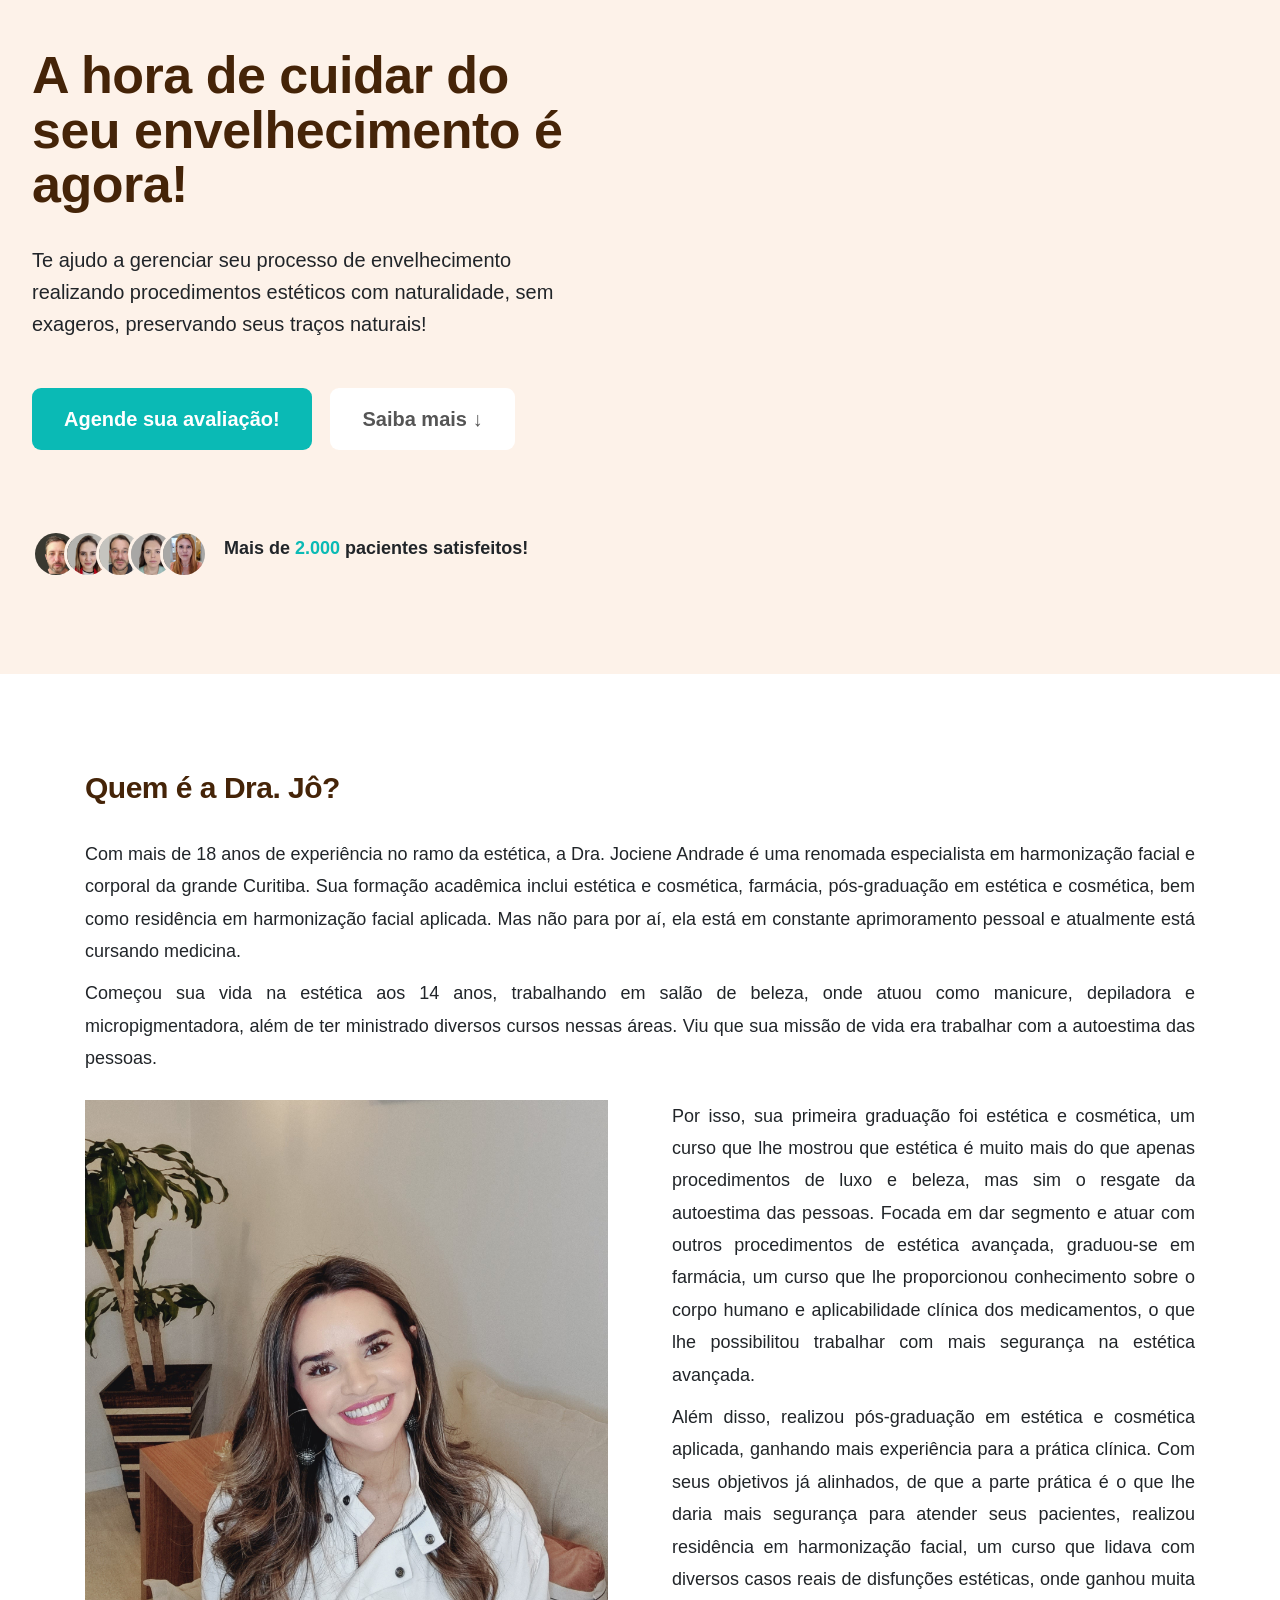
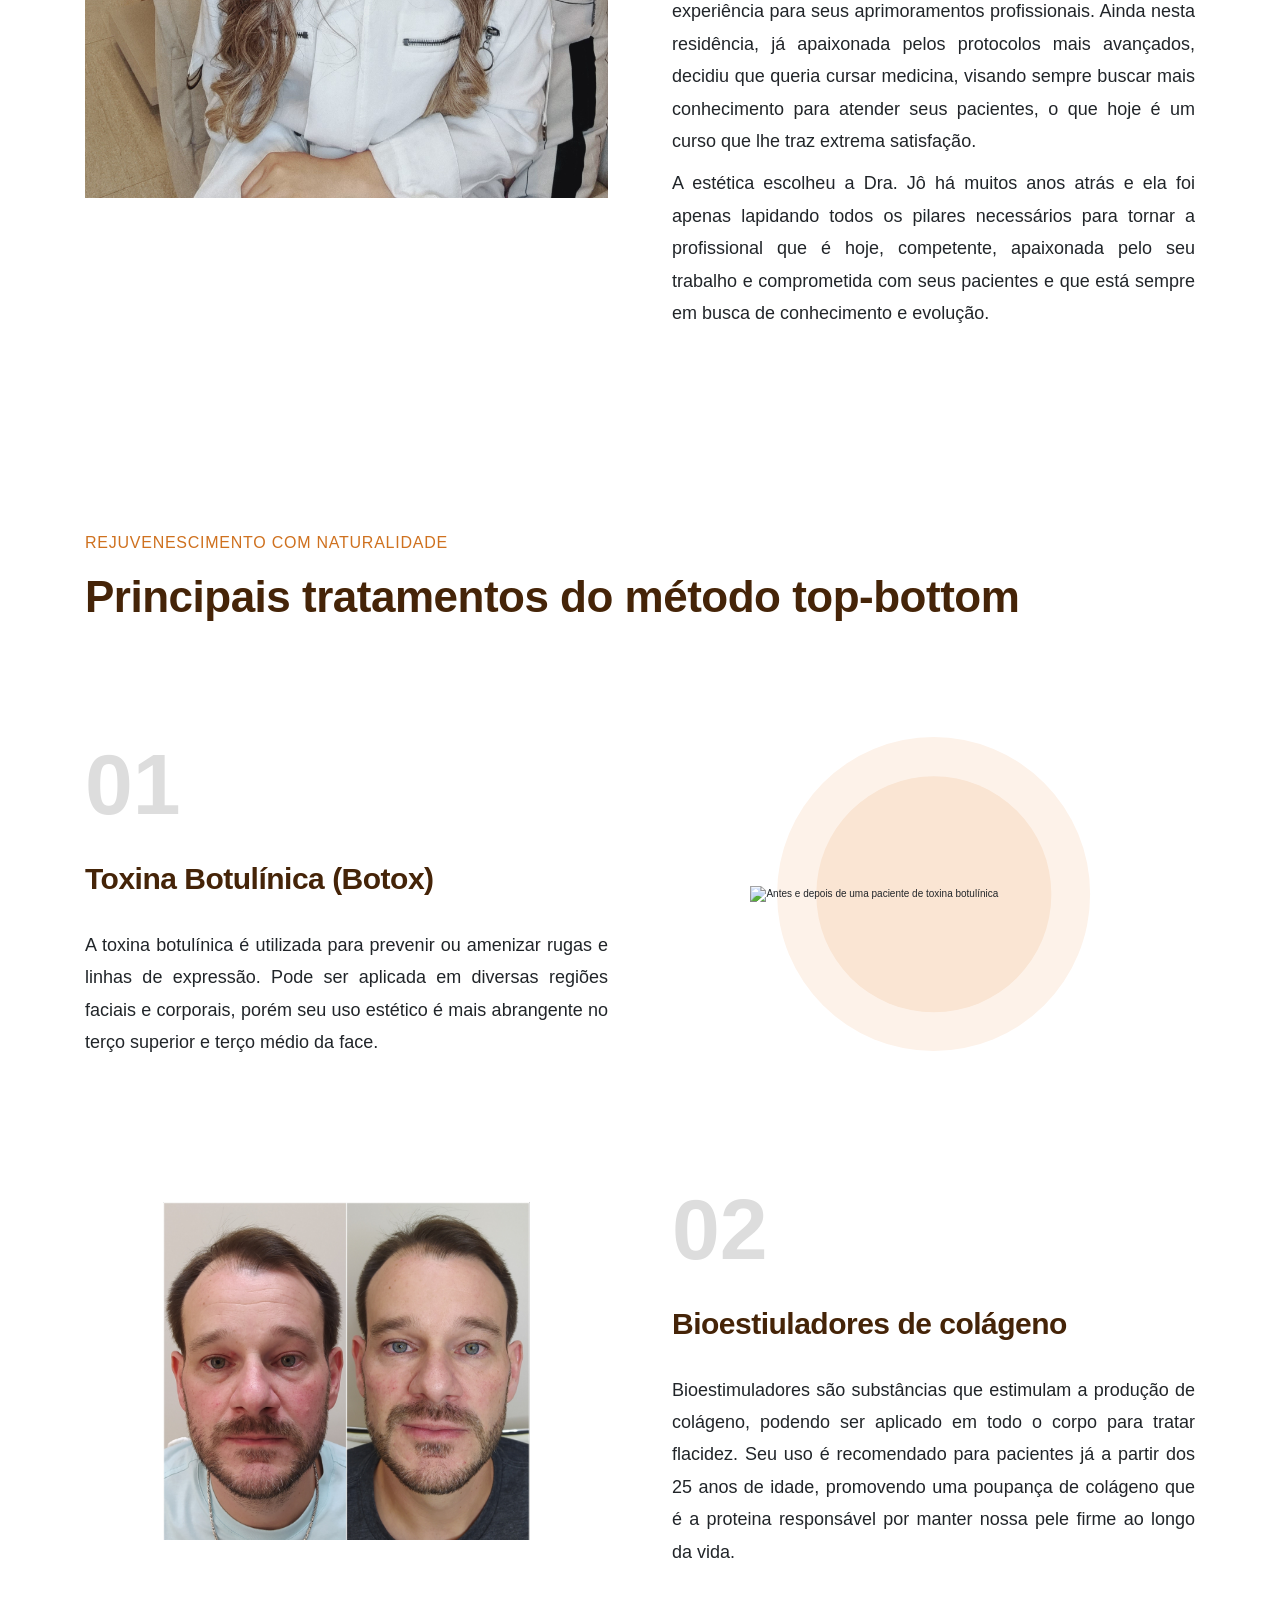
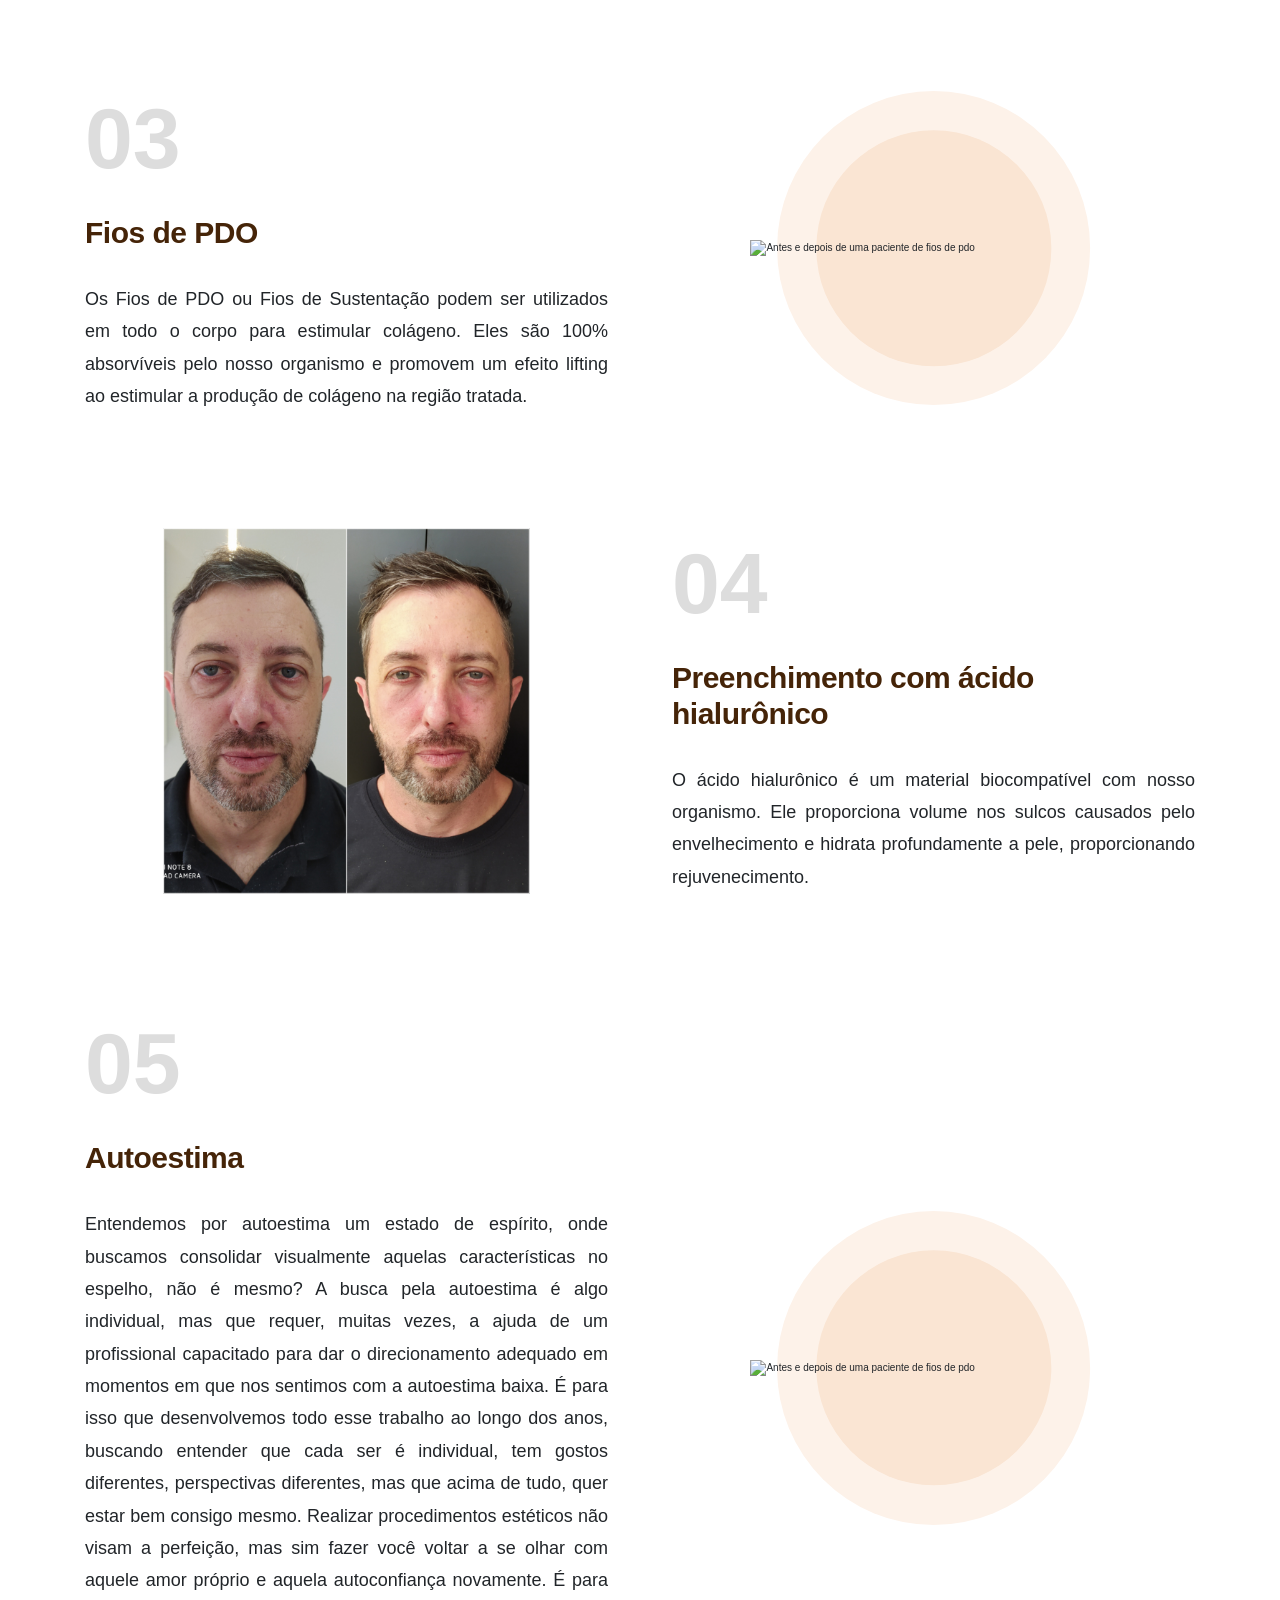
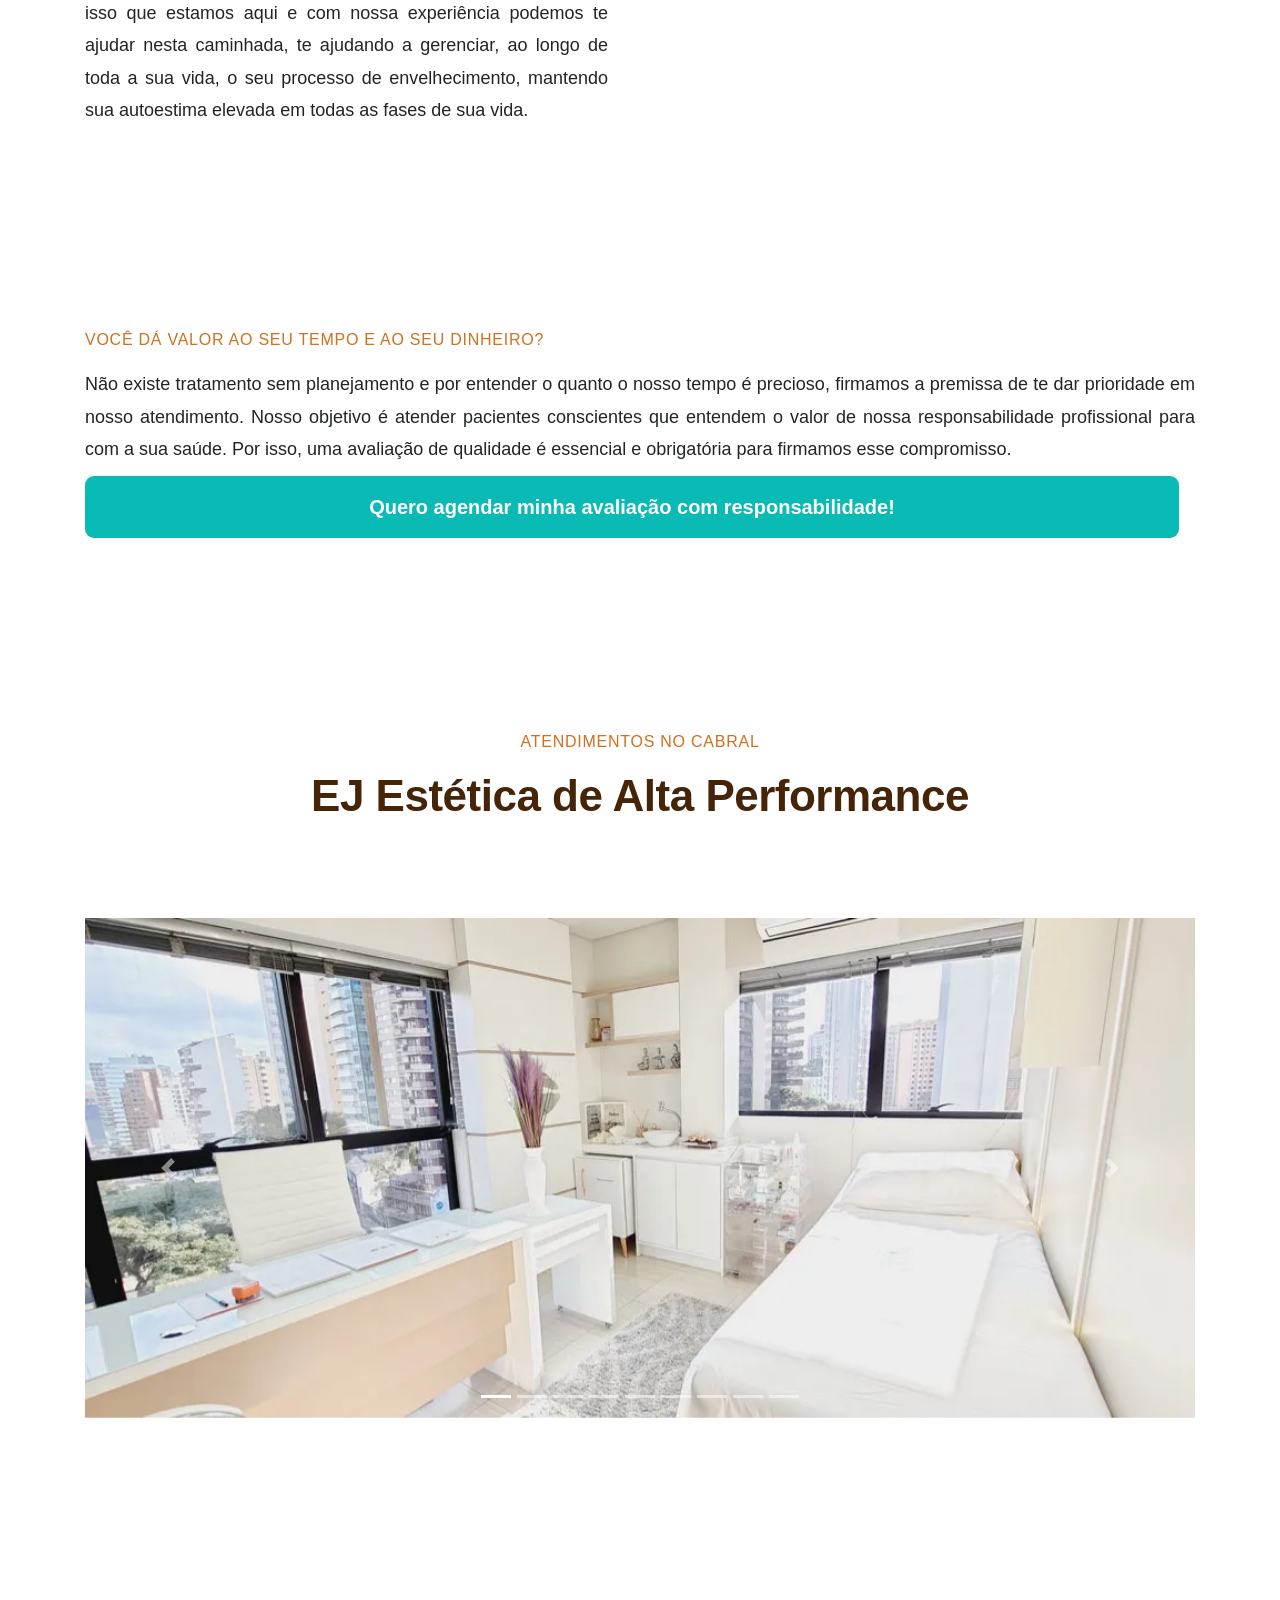
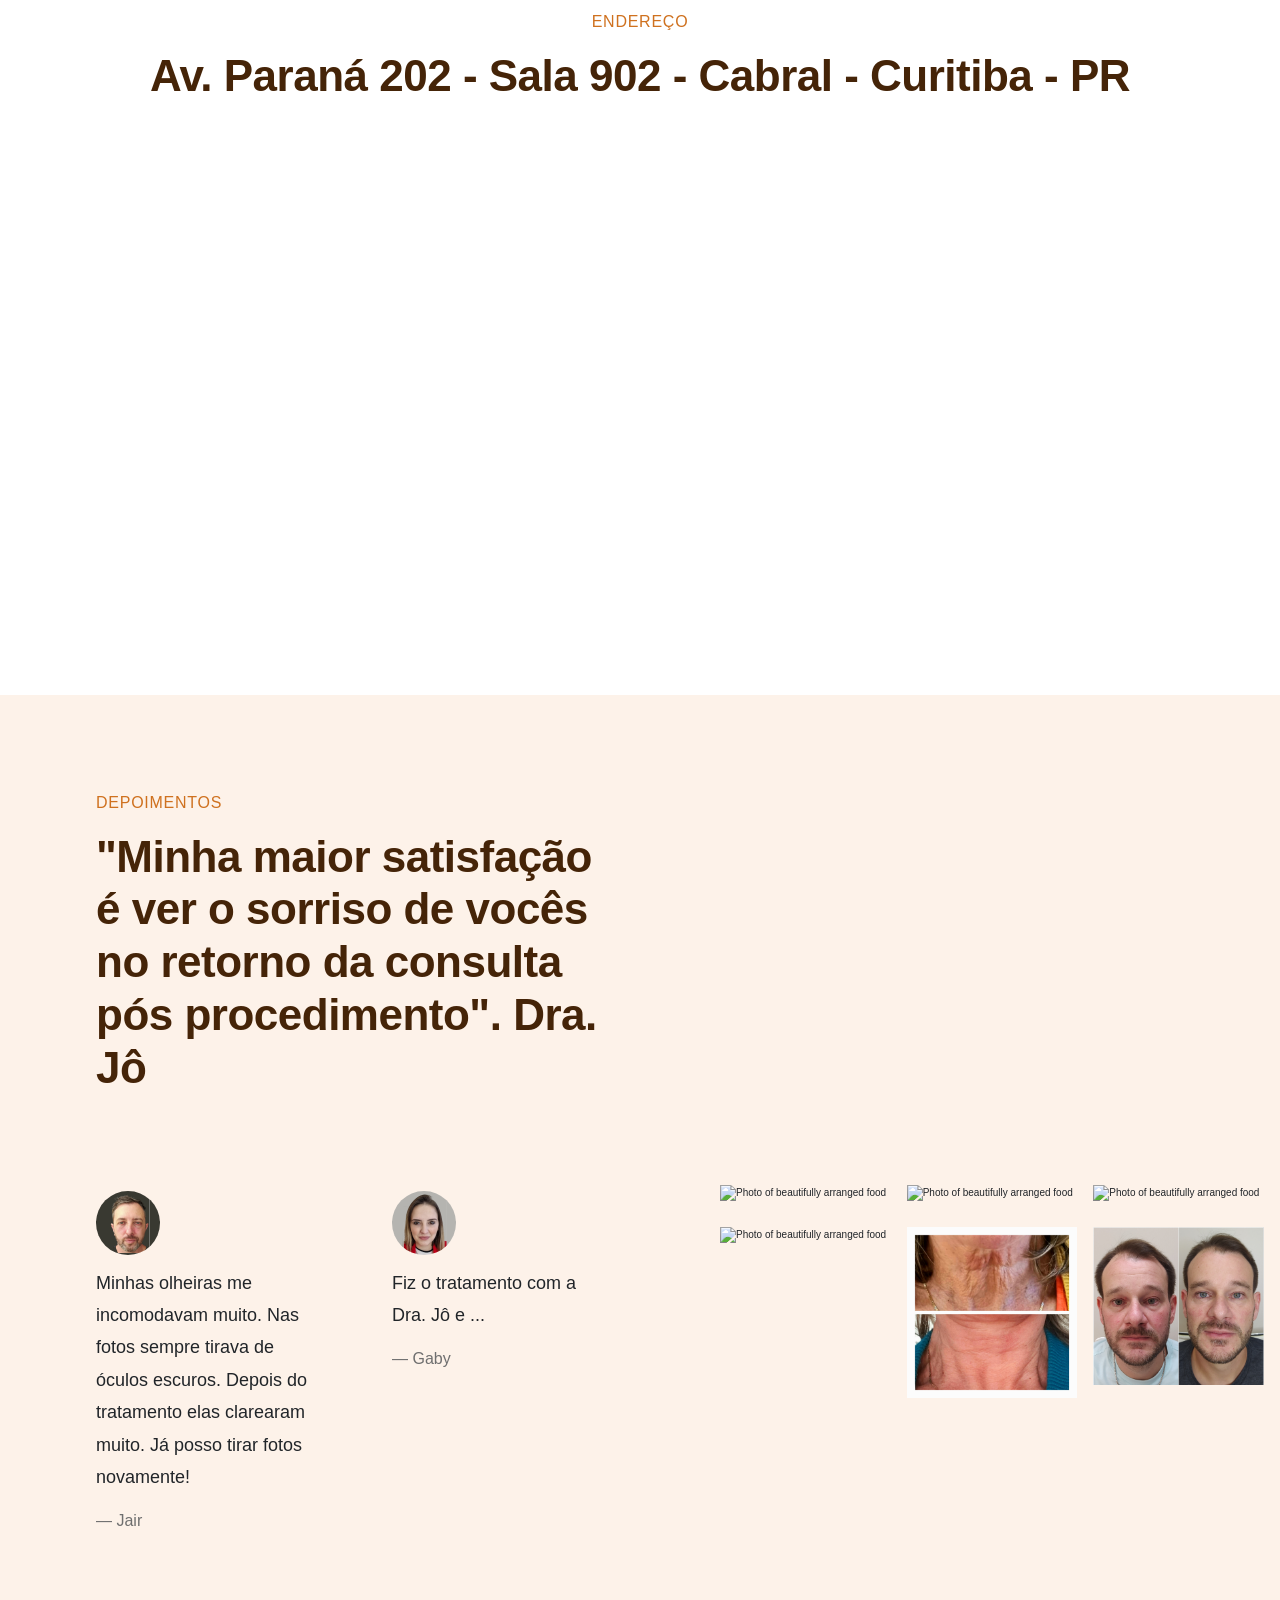
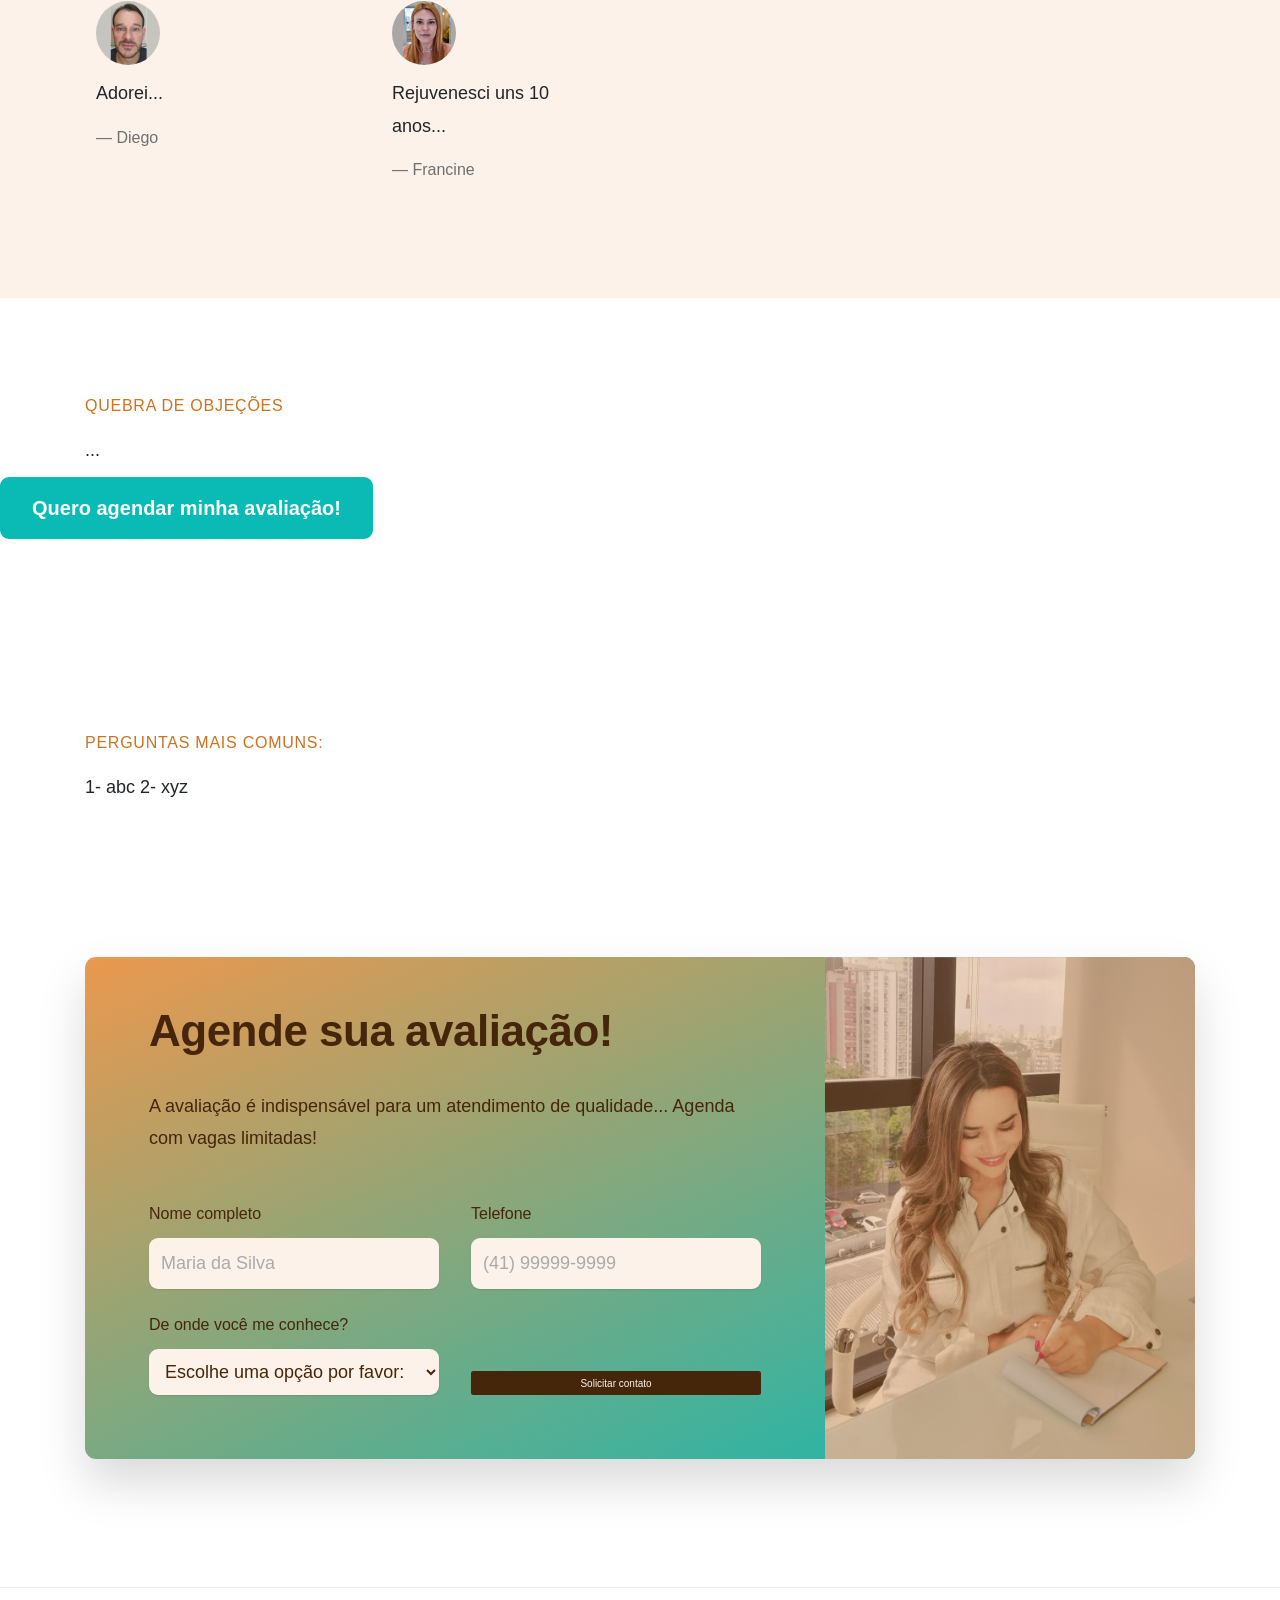
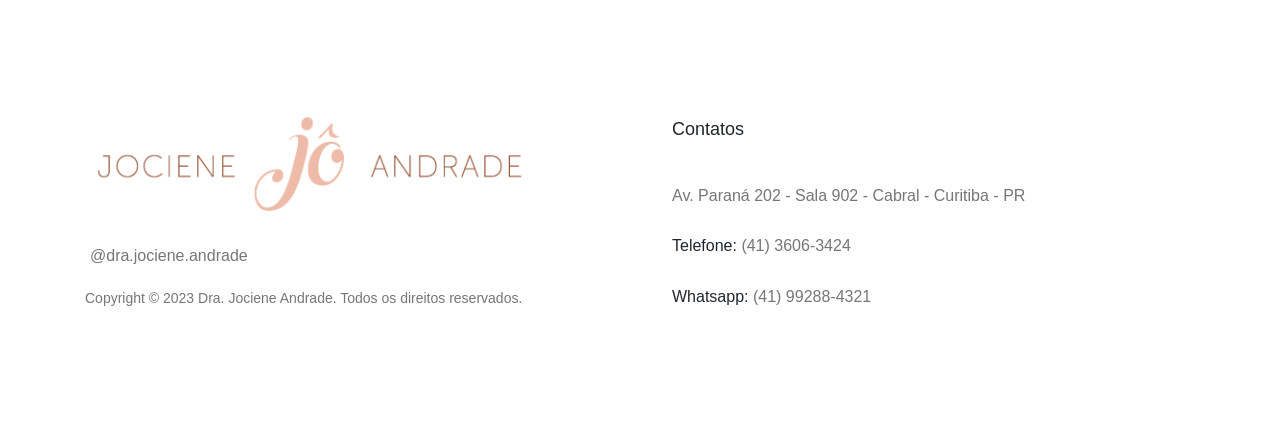
==== index.html @ f2614570 "Add files via upload" ====
<!DOCTYPE html>
<html lang="en">
  <head>
    <meta charset="UTF-8" />
    <meta http-equiv="X-UA-Compatible" content="IE=edge" />
    <meta name="robots" content="noindex" />
    <meta
      name="description"
      content="Dra. Jociene Andrade - Estética Avançada - Te ajudo a te envelhecer bem com naturalidade e preservando seus traços naturais."
    />

    <!-- Always include this line of code!!! -->
    <!-- <meta name="viewport" content="width=device-width, initial-scale=1.0" /> -->
    <meta name="viewport" content="width=device-width, initial-scale=1, shrink-to-fit=no">

    <link rel="icon" href="img/favicon.png" />
    <link rel="apple-touch-icon" href="img/apple-touch-icon.png" />
    <link rel="manifest" href="manifest.webmanifest" />
    <link rel="preconnect" href="https://fonts.gstatic.com" />
    <link
      href="https://fonts.googleapis.com/css2?family=Rubik:wght@400;500;600;700&display=swap"
      rel="stylesheet"
    />

    <link rel="stylesheet" href="css/general.css" />
    <link rel="stylesheet" href="css/style.css" />
    <link rel="stylesheet" href="css/queries.css" />

    <link rel="stylesheet" href="https://stackpath.bootstrapcdn.com/bootstrap/4.1.3/css/bootstrap.min.css" integrity="sha384-MCw98/SFnGE8fJT3GXwEOngsV7Zt27NXFoaoApmYm81iuXoPkFOJwJ8ERdknLPMO" crossorigin="anonymous">
    
    <script src="https://polyfill.io/v3/polyfill.min.js?features=default"></script>

    <script src="https://code.jquery.com/jquery-3.3.1.slim.min.js" integrity="sha384-q8i/X+965DzO0rT7abK41JStQIAqVgRVzpbzo5smXKp4YfRvH+8abtTE1Pi6jizo" crossorigin="anonymous"></script>
    <script src="https://cdnjs.cloudflare.com/ajax/libs/popper.js/1.14.3/umd/popper.min.js" integrity="sha384-ZMP7rVo3mIykV+2+9J3UJ46jBk0WLaUAdn689aCwoqbBJiSnjAK/l8WvCWPIPm49" crossorigin="anonymous"></script>
    <script src="https://stackpath.bootstrapcdn.com/bootstrap/4.1.3/js/bootstrap.min.js" integrity="sha384-ChfqqxuZUCnJSK3+MXmPNIyE6ZbWh2IMqE241rYiqJxyMiZ6OW/JmZQ5stwEULTy" crossorigin="anonymous"></script>
    
    <script
      src="https://maps.googleapis.com/maps/api/js?key=AIzaSyC5inYCD81UlLInnxsUzdXEWRa1IS6WKNM&callback=initMap&v=weekly"
      defer
    ></script>

    <script
      type="module"
      src="https://unpkg.com/ionicons@5.4.0/dist/ionicons/ionicons.esm.js"
    ></script>
    <script
      nomodule=""
      src="https://unpkg.com/ionicons@5.4.0/dist/ionicons/ionicons.js"
    ></script>

    <script
      defer
      src="https://unpkg.com/smoothscroll-polyfill@0.4.4/dist/smoothscroll.min.js"
    ></script>

    <script defer src="js/script.js"></script>

    <title>Dra. Jociene Andrade - Estética Avançada!</title>
  </head>
  <body>
    
    <main>
      <section class="section-hero">
        <div class="hero">
          <div class="hero-text-box">
            <!-- <h1 class="heading-primary">
              Rejuvenescimento facial com naturalidade
            </h1> -->
            <h1 class="heading-primary">
              A hora de cuidar do seu envelhecimento é agora!
            </h1>
            <p class="hero-description">
              Te ajudo a gerenciar seu processo de envelhecimento realizando procedimentos estéticos com naturalidade, sem exageros, preservando seus traços naturais!
            </p>
            <a href="#cta" class="btn btn--full margin-right-sm">
              Agende sua avaliação!
            </a>

            <a href="#how" class="btn btn--outline">Saiba mais &darr;</a>
            <div class="delivered-meals">
              <div class="delivered-imgs">
                <img src="img/pacientes/paciente1.png" alt="Foto de Paciente" />
                <img src="img/pacientes/paciente2.png" alt="Foto de Paciente" />
                <img src="img/pacientes/paciente3.png" alt="Foto de Paciente" />
                <img src="img/pacientes/paciente4.png" alt="Foto de Paciente" />
                <img src="img/pacientes/paciente5.png" alt="Foto de Paciente" />
              </div>
              <p class="delivered-text">
                Mais de <span>2.000</span> pacientes satisfeitos!
              </p>
            </div>
          </div>
          <div class="hero-img-box">
            <!-- <picture> -->
              <!-- <source srcset="img/hero.webp" type="image/webp" /> -->
              <!-- <source srcset="img/hero-min.png" type="image/png" /> -->

              <!-- <img
                src="img/dra-jociene-andrade.jpg"
                class="hero-img"
                alt="Dra. Jociene Andrade sentada em sua mesa descrevendo o orçamento para um tratamento facial personalizado"
              /> -->
            <!-- </picture> -->
            <video class="video" autoplay loop muted>
              <source src="img/Jo-Francine.mp4" type="video/mp4">
              Vídeo
            </video>
          </div>
        </div>
      </section>

      <section class="section-how" id="how">

        <div class="container">
          <h3 class="heading-tertiary">
            Quem é a Dra. Jô?
          </h3>
          <p class="step-description">
            Com mais de 18 anos de experiência no ramo da estética, a Dra. Jociene Andrade é uma renomada especialista em harmonização facial e corporal da grande Curitiba. Sua formação acadêmica inclui estética e cosmética, farmácia, pós-graduação em estética e cosmética, bem como residência em harmonização facial aplicada. Mas não para por aí, ela está em constante aprimoramento pessoal e atualmente está cursando medicina.
          </p>
          <p class="step-description">
            Começou sua vida na estética aos 14 anos, trabalhando em salão de beleza, onde atuou como manicure, depiladora e micropigmentadora, além de ter ministrado diversos cursos nessas áreas. Viu que sua missão de vida era trabalhar com a autoestima das pessoas.
          </p>
        </div>

        <br/>

        <div class="container grid grid--2-cols grid--start-v">
        
        <div class="step-img-box">
          <img
            src="img/dra-jo.jpg"
            class="step-img-big"
            alt="Foto da Dra. Jociene Andrade"
          />
        </div>
        <div class="step-text-box">
          <p class="step-description">
            Por isso, sua primeira graduação foi estética e cosmética, um curso que lhe mostrou que estética é muito mais do que apenas procedimentos de luxo e beleza, mas sim o resgate da autoestima das pessoas. Focada em dar segmento e atuar com outros procedimentos de estética avançada, graduou-se em farmácia, um curso que lhe proporcionou conhecimento sobre o corpo humano e aplicabilidade clínica dos medicamentos, o que lhe possibilitou trabalhar com mais segurança na estética avançada.
          </p>
          <p class="step-description">
            Além disso, realizou pós-graduação em estética e cosmética aplicada, ganhando mais experiência para a prática clínica. Com seus objetivos já alinhados, de que a parte prática é o que lhe daria mais segurança para atender seus pacientes, realizou residência em harmonização facial, um curso que lidava com diversos casos reais de disfunções estéticas, onde ganhou muita experiência para seus aprimoramentos profissionais. Ainda nesta residência, já apaixonada pelos protocolos mais avançados, decidiu que queria cursar medicina, visando sempre buscar mais conhecimento para atender seus pacientes, o que hoje é um curso que lhe traz extrema satisfação.
          </p>
          <p class="step-description">
            A estética escolheu a Dra. Jô há muitos anos atrás e ela foi apenas lapidando todos os pilares necessários para tornar a profissional que é hoje, competente, apaixonada pelo seu trabalho e comprometida com seus pacientes e que está sempre em busca de conhecimento e evolução.
          </p>
        </div>

      </section>
      
      <section class="section-how" id="how">
        <div class="container">
          <span class="subheading">Rejuvenescimento com naturalidade</span>
          <h2 class="heading-secondary">
            Principais tratamentos do método top-bottom
          </h2>
        </div>

        <div class="container grid grid--2-cols grid--center-v">
          <!-- STEP 01 -->
          <div class="step-text-box">
            <p class="step-number">01</p>
            <h3 class="heading-tertiary">
              Toxina Botulínica (Botox)
            </h3>
            <p class="step-description">
              A toxina botulínica é utilizada para prevenir ou amenizar rugas e linhas de expressão. Pode ser aplicada em diversas regiões faciais e corporais, porém seu uso estético é mais abrangente no terço superior e terço médio da face.
            </p>
          </div>

          <div class="step-img-box">
            <img
              src="img/toxina-botulinica.jpg"
              class="step-img"
              alt="Antes e depois de uma paciente de toxina botulínica"
            />
          </div>

          <!-- STEP 02 -->
          <div class="step-img-box">
            <img
              src="img/bioestimuladores-colageno.jpg"
              class="step-img"
              alt="Antes e depois de um paciente de bioestimuladores de colágeno"
            />
          </div>
          <div class="step-text-box">
            <p class="step-number">02</p>
            <h3 class="heading-tertiary">
              Bioestiuladores de colágeno
            </h3>
            <p class="step-description">
              Bioestimuladores são substâncias que estimulam a produção de colágeno, podendo ser aplicado em todo o corpo para tratar flacidez. Seu uso é recomendado para pacientes já a partir dos 25 anos de idade, promovendo uma poupança de colágeno que é a proteina responsável por manter nossa pele firme ao longo da vida.
            </p>
          </div>

          <!-- STEP 03 -->
          <div class="step-text-box">
            <p class="step-number">03</p>
            <h3 class="heading-tertiary">
              Fios de PDO
            </h3>
            <p class="step-description">
              Os Fios de PDO ou Fios de Sustentação podem ser utilizados em todo o corpo para estimular colágeno. Eles são 100% absorvíveis pelo nosso organismo e promovem um efeito lifting ao estimular a produção de colágeno na região tratada.
            </p>
          </div>
          <div class="step-img-box">
            <img
              src="img/fios-pdo.jpg"
              class="step-img"
              alt="Antes e depois de uma paciente de fios de pdo"
            />
          </div>

          <!-- STEP 04 -->
          <div class="step-img-box">
            <img
              src="img/preenchimento-acido-hialuronico.jpg"
              class="step-img"
              alt="Antes e depois de um paciente de preenchimento com ácido hialurônico"
            />
          </div>
          <div class="step-text-box">
            <p class="step-number">04</p>
            <h3 class="heading-tertiary">
              Preenchimento com ácido hialurônico
            </h3>
            <p class="step-description">
              O ácido hialurônico é um material biocompatível com nosso organismo. Ele proporciona volume nos sulcos causados pelo envelhecimento e hidrata profundamente a pele, proporcionando rejuvenecimento.
            </p>
          </div>

          <!-- STEP 05 -->
          <div class="step-text-box">
            <p class="step-number">05</p>
            <h3 class="heading-tertiary">
              Autoestima
            </h3>
            <p class="step-description">
              Entendemos por autoestima um estado de espírito, onde buscamos consolidar visualmente aquelas características no espelho, não é mesmo? A busca pela autoestima é algo individual, mas que requer, muitas vezes, a ajuda de um profissional capacitado para dar o direcionamento adequado em momentos em que nos sentimos com a autoestima baixa. É para isso que desenvolvemos todo esse trabalho ao longo dos anos, buscando entender que cada ser é individual, tem gostos diferentes, perspectivas diferentes, mas que acima de tudo, quer estar bem consigo mesmo. Realizar procedimentos estéticos não visam a perfeição, mas sim fazer você voltar a se olhar com aquele amor próprio e aquela autoconfiança novamente. É para isso que estamos aqui e com nossa experiência podemos te ajudar nesta caminhada, te ajudando a gerenciar, ao longo de toda a sua vida, o seu processo de envelhecimento, mantendo sua autoestima elevada em todas as fases de sua vida.
            </p>
          </div>
          <div class="step-img-box">
            <img
              src="img/fios-pdo.jpg"
              class="step-img"
              alt="Antes e depois de uma paciente de fios de pdo"
            />
          </div>
        </div>
      </section>

      <section class="section-how" id="how">
        <div class="container">
          <span class="subheading">Você dá valor ao seu tempo e ao seu dinheiro?</span>
          <p class="step-description">
            Não existe tratamento sem planejamento e por entender o quanto o nosso tempo é precioso, firmamos a premissa de te dar prioridade em nosso atendimento. Nosso objetivo é atender pacientes conscientes que entendem o valor de nossa responsabilidade profissional para com a sua saúde. Por isso, uma avaliação de qualidade é essencial e obrigatória para firmamos esse compromisso.
          </p>
          <div class="grid">
            <a href="#cta" class="btn btn--full margin-right-sm">
              Quero agendar minha avaliação com responsabilidade!
            </a>
          </div>
        </div>
      </section>

      <section class="section-meals" id="meals">
        <div class="container center-text">
          <span class="subheading">Atendimentos no Cabral</span>
          <h2 class="heading-secondary">
            EJ Estética de Alta Performance
          </h2>
        </div>

        <!-- <div class="container grid">
          <img
            src="img/clinica/EJ-estetica-de-alta-performance7.webp"
          />
        </div> -->

        <div class="container grid">
          <div id="carouselExampleIndicators" class="carousel slide" data-ride="carousel">
            <ol class="carousel-indicators">
              <li data-target="#carouselExampleIndicators" data-slide-to="0" class="active"></li>
              <li data-target="#carouselExampleIndicators" data-slide-to="1"></li>
              <li data-target="#carouselExampleIndicators" data-slide-to="2"></li>
              <li data-target="#carouselExampleIndicators" data-slide-to="3"></li>
              <li data-target="#carouselExampleIndicators" data-slide-to="4"></li>
              <li data-target="#carouselExampleIndicators" data-slide-to="5"></li>
              <li data-target="#carouselExampleIndicators" data-slide-to="6"></li>
              <li data-target="#carouselExampleIndicators" data-slide-to="7"></li>
              <li data-target="#carouselExampleIndicators" data-slide-to="8"></li>
            </ol>
            <div class="carousel-inner">
              <div class="carousel-item active">
                <img class="d-block w-100" src="img/clinica/EJ-estetica-de-alta-performance7.webp?auto=yes&bg=777&fg=555&text=Primeiro Slide" alt="Primeiro Slide">
              </div>
              <div class="carousel-item">
                <img class="d-block w-100" src="img/clinica/EJ-estetica-de-alta-performance3.webp?auto=yes&bg=666&fg=444&text=Segundo Slide" alt="Segundo Slide">
              </div>
              <div class="carousel-item">
                <img class="d-block w-100" src="img/clinica/EJ-estetica-de-alta-performance4.webp?auto=yes&bg=666&fg=444&text=Segundo Slide" alt="Segundo Slide">
              </div>
              <div class="carousel-item">
                <img class="d-block w-100" src="img/clinica/EJ-estetica-de-alta-performance5.webp?auto=yes&bg=666&fg=444&text=Segundo Slide" alt="Segundo Slide">
              </div>
              <div class="carousel-item">
                <img class="d-block w-100" src="img/clinica/EJ-estetica-de-alta-performance6.webp?auto=yes&bg=666&fg=444&text=Segundo Slide" alt="Segundo Slide">
              </div>
              <div class="carousel-item">
                <img class="d-block w-100" src="img/clinica/EJ-estetica-de-alta-performance2.webp?auto=yes&bg=666&fg=444&text=Segundo Slide" alt="Segundo Slide">
              </div>
              <div class="carousel-item">
                <img class="d-block w-100" src="img/clinica/EJ-estetica-de-alta-performance8.webp?auto=yes&bg=666&fg=444&text=Segundo Slide" alt="Segundo Slide">
              </div>
              <div class="carousel-item">
                <img class="d-block w-100" src="img/clinica/EJ-estetica-de-alta-performance9.webp?auto=yes&bg=666&fg=444&text=Segundo Slide" alt="Segundo Slide">
              </div>
              <div class="carousel-item">
                <img class="d-block w-100" src="img/clinica/EJ-estetica-de-alta-performance10.webp?auto=yes&bg=555&fg=333&text=Terceiro Slide" alt="Terceiro Slide">
              </div>
            </div>
            <a class="carousel-control-prev" href="#carouselExampleIndicators" role="button" data-slide="prev">
              <span class="carousel-control-prev-icon" aria-hidden="true"></span>
              <span class="sr-only">Anterior</span>
            </a>
            <a class="carousel-control-next" href="#carouselExampleIndicators" role="button" data-slide="next">
              <span class="carousel-control-next-icon" aria-hidden="true"></span>
              <span class="sr-only">Próximo</span>
            </a>
          </div>
        </div>
      </section>

      <section class="section-meals" id="meals">
        <div class="container center-text">
          <span class="subheading">Endereço</span>
          <h2 class="heading-secondary">
            Av. Paraná 202 - Sala 902 - Cabral - Curitiba - PR
          </h2>
        </div>

        <div class="container grid">
          <div id="map"></div>
        </div>
      </section>

      <section class="section-testimonials" id="testimonials">
        <div class="testimonials-container">
          <span class="subheading">Depoimentos</span>
          <h2 class="heading-secondary">"Minha maior satisfação é ver o sorriso de vocês no retorno da consulta pós procedimento". Dra. Jô</h2>

          <div class="testimonials">
            <figure class="testimonial">
              <img
                class="testimonial-img"
                alt="Photo of customer Dave Bryson"
                src="img/pacientes/paciente1.png"
              />
              <blockquote class="testimonial-text">
                Minhas olheiras me incomodavam muito. Nas fotos sempre tirava de óculos escuros. Depois do tratamento elas clarearam muito. Já posso tirar fotos novamente!
              </blockquote>
              <p class="testimonial-name">&mdash; Jair</p>
            </figure>

            <figure class="testimonial">
              <img
                class="testimonial-img"
                alt="Photo of customer Ben Hadley"
                src="img/pacientes/paciente2.png"
              />
              <blockquote class="testimonial-text">
                Fiz o tratamento com a Dra. Jô e ...
              </blockquote>
              <p class="testimonial-name">&mdash; Gaby</p>
            </figure>

            <figure class="testimonial">
              <img
                class="testimonial-img"
                alt="Photo of customer Steve Miller"
                src="img/pacientes/paciente3.png"
              />
              <blockquote class="testimonial-text">
                Adorei...
              </blockquote>
              <p class="testimonial-name">&mdash; Diego</p>
            </figure>

            <figure class="testimonial">
              <img
                class="testimonial-img"
                alt="Photo of customer Hannah Smith"
                src="img/pacientes/paciente5.png"
              />
              <blockquote class="testimonial-text">
                Rejuvenesci uns 10 anos...
              </blockquote>
              <p class="testimonial-name">&mdash; Francine</p>
            </figure>
          </div>
        </div>

        <div class="gallery">
          <figure class="gallery-item">
            <img
              src="img/galeria/galeria1.jpg"
              alt="Photo of beautifully
            arranged food"
            />
            <!-- <figcaption>Caption</figcaption> -->
          </figure>
          <figure class="gallery-item">
            <img
              src="img/galeria/galeria2.jpg"
              alt="Photo of beautifully
            arranged food"
            />
          </figure>
          <figure class="gallery-item">
            <img
              src="img/galeria/galeria3.jpg"
              alt="Photo of beautifully
            arranged food"
            />
          </figure>
          <figure class="gallery-item">
            <img
              src="img/galeria/galeria4.jpg"
              alt="Photo of beautifully
            arranged food"
            />
          </figure>
          <figure class="gallery-item">
            <img
              src="img/galeria/galeria5.jpg"
              alt="Photo of beautifully
            arranged food"
            />
          </figure>
          <figure class="gallery-item">
            <img
              src="img/galeria/galeria6.jpg"
              alt="Photo of beautifully
            arranged food"
            />
          </figure>
        </div>
      </section>

      <section class="section-how" id="how">
        <div class="container">
          <span class="subheading">Quebra de objeções</span>
          <p class="step-description">
            ...
          </p>
        </div>
        <a href="#cta" class="btn btn--full margin-right-sm">
          Quero agendar minha avaliação!
        </a>
      </section>

      <section class="section-how" id="how">
        <div class="container">
          <span class="subheading">Perguntas mais comuns:</span>
          <p class="step-description">
            1- abc
            2- xyz
          </p>
        </div>
      </section>

      <section class="section-cta" id="cta">
        <div class="container">
          <div class="cta">
            <div class="cta-text-box">
              <h2 class="heading-secondary">Agende sua avaliação!</h2>
              <p class="cta-text">
                A avaliação é indispensável para um atendimento de qualidade...
                Agenda com vagas limitadas!
              </p>

              <form class="cta-form" name="sign-up" netlify>
                <div>
                  <label for="full-name">Nome completo</label>
                  <input
                    id="full-name"
                    type="text"
                    placeholder="Maria da Silva"
                    name="full-name"
                    required
                  />
                </div>

                <div>
                  <label for="email">Telefone</label>
                  <input
                    id="phone"
                    type="phone"
                    placeholder="(41) 99999-9999"
                    name="email"
                    required
                  />
                </div>

                <div>
                  <label for="select-where">De onde você me conhece?</label>
                  <select id="select-where" name="select-where" required>
                    <option value="">Escolhe uma opção por favor:</option>
                    <option value="friends">Cliente antiga</option>
                    <option value="youtube">Indicação</option>
                    <option value="podcast">Google</option>
                    <option value="ad">Instagram</option>
                    <option value="others">Outros</option>
                  </select>
                </div>

                <button class="btn btn--form">Solicitar contato</button>

                <!-- <input type="checkbox" />
                <input type="number" /> -->
              </form>
            </div>
            <div
              class="cta-img-box"
              role="img"
              aria-label="Woman enjoying food"
            ></div>
          </div>
        </div>
      </section>
    </main>

    <footer class="footer">
      <div class="container grid grid--footer">
        <div class="logo-col">
          <a href="#" class="footer-logo">
            <img class="footer-logo" alt="Logo Dra. Jociene Andrade" src="img/logo-comprida.png" />
          </a>

          <ul class="social-links">
            <li>
              <div class="footer-instagram">
                <a class="footer-link" target="_blank" href="https://www.instagram.com/dra.jociene.andrade/">
                  <ion-icon class="social-icon" name="logo-instagram"></ion-icon>
                </a>
                <a class="footer-link" target="_blank" href="https://www.instagram.com/dra.jociene.andrade/">
                  @dra.jociene.andrade
                </a>
              </div>
            </li>
          </ul>

          <p class="copyright">
            Copyright &copy; <span class="year">2023</span> Dra. Jociene Andrade.
            Todos os direitos reservados.
          </p>
        </div>

        <div class="address-col">
          <p class="footer-heading">Contatos</p>
          <address class="contacts">
            <p class="address">
              <a class="footer-link" target="_blank" href="https://www.google.com/maps/place/EJ+Est%C3%A9tica+Avan%C3%A7ada+de+Alta+Performance/@-25.4089783,-49.254564,15z/data=!4m6!3m5!1s0x94dce7cbb360ffff:0xd1c64df9f460547f!8m2!3d-25.4089783!4d-49.254564!16s%2Fg%2F11g6hw1_0w">
                Av. Paraná 202 - Sala 902 - Cabral - Curitiba - PR
              </a>
            </p>
            <p>
              <span>
                Telefone:
              </span>
              <a class="footer-link" target="_blank" href="tel:36063424">
                (41) 3606-3424
              </a>
              <br />
              <br />
              <span>
                Whatsapp:
              </span>
              <a class="footer-link" target="_blank" href="https://api.whatsapp.com/send/?phone=5541992884321&text&type=phone_number&app_absent=0">
                (41) 99288-4321
              </a>
            </p>
          </address>
        </div>
      </div>
    </footer>
  </body>
</html>

<script>
  
  function initMap() {

    const clinica = { lat: -25.4089783, lng: -49.254564 };
    
    const map = new google.maps.Map(document.getElementById("map"), {
      zoom: 15,
      center: clinica,
    });
    
    const marker = new google.maps.Marker({
      position: clinica,
      map: map,
    });
  }

  window.initMap = initMap;

</script>
---- css/general.css ----
/*
--- 01 TYPOGRAPHY SYSTEM

- Font sizes (px)
10 / 12 / 14 / 16 / 18 / 20 / 24 / 30 / 36 / 44 / 52 / 62 / 74 / 86 / 98

- Font weights
Default: 400
Medium: 500
Semi-bold: 600
Bold: 700

- Line heights
Default: 1
Small: 1.05
Medium: 1.2
Paragraph default: 1.6
Large: 1.8

- Letter spacing
-0.5px
0.75px

--- 02 COLORS

- Primary: #0abab5
- Tints:
#fdf2e9
#fae5d3
#eb984e

- Shades: 
#cf711f
#45260a

- Accents:
- Greys

#888
#767676 (lightest grey allowed on #fff)
#6f6f6f (lightest grey allowed on #fdf2e9)
#555
#333

--- 05 SHADOWS

0 2.4rem 4.8rem rgba(0, 0, 0, 0.075);

--- 06 BORDER-RADIUS

Default: 9px
Medium: 11px

--- 07 WHITESPACE

- Spacing system (px)
2 / 4 / 8 / 12 / 16 / 24 / 32 / 48 / 64 / 80 / 96 / 128
*/

* {
  padding: 0;
  margin: 0;
  box-sizing: border-box;
}

html {
  /* font-size: 10px; */

  /* 10px / 16px = 0.625 = 62.5% */
  /* Percentage of user's browser font-size setting */
  font-size: 62.5%;
  overflow-x: hidden;

  /* Does NOT work on Safari */
  /* scroll-behavior: smooth; */
}

body {
  font-family: "Rubik", sans-serif;
  line-height: 1;
  font-weight: 400;
  color: #555;

  /* Only works if there is nothing absolutely positioned in relation to body */
  overflow-x: hidden;
}

/**************************/
/* GENRAL REUSABLE COMPONENTS */
/**************************/

.container {
  /* 1140px */
  max-width: 120rem;
  padding: 0 3.2rem;
  margin: 0 auto;
}

.grid {
  display: grid;
  column-gap: 6.4rem;
  row-gap: 9.6rem;

  /* margin-bottom: 9.6rem; */
}

/* .grid:last-child {
  margin-bottom: 0;
} */

.grid:not(:last-child) {
  margin-bottom: 9.6rem;
}

.grid--2-cols {
  grid-template-columns: repeat(2, 1fr);
}

.grid--3-cols {
  grid-template-columns: repeat(3, 1fr);
}

.grid--4-cols {
  grid-template-columns: repeat(4, 1fr);
}

/* .grid--5-cols {
  grid-template-columns: repeat(5, 1fr);
} */

.grid--start-v {
  align-items: flex-start;
}

.grid--center-v {
  align-items: center;
}

.heading-primary,
.heading-secondary,
.heading-tertiary {
  font-weight: 700;
  color: #452408;
  /* color: #45260a; */
  /* color: #343a40; */
  letter-spacing: -0.5px;
}

.heading-primary {
  font-size: 5.2rem;
  line-height: 1.05;
  margin-bottom: 3.2rem;
}

.heading-secondary {
  font-size: 4.4rem;
  line-height: 1.2;
  margin-bottom: 9.6rem;
}

.heading-tertiary {
  font-size: 3rem;
  line-height: 1.2;
  margin-bottom: 3.2rem;
}

.subheading {
  display: block;
  font-size: 1.6rem;
  font-weight: 500;
  color: #cf711f;
  text-transform: uppercase;
  margin-bottom: 1.6rem;
  letter-spacing: 0.75px;
}

.btn,
.btn:link,
.btn:visited {
  display: inline-block;

  text-decoration: none;
  font-size: 2rem;
  font-weight: 600;
  padding: 1.6rem 3.2rem;
  border-radius: 9px;

  /* Only necessary for .btn */
  border: none;
  cursor: pointer;
  font-family: inherit;

  /* Put transition on original "state" */
  /* transition: background-color 0.3s; */
  transition: all 0.3s;
}

.btn--full:link,
.btn--full:visited {
  background-color: #0abab5;
  color: #fff;
}

.btn--full:hover,
.btn--full:active {
  background-color: #cf711f;
}

.btn--outline:link,
.btn--outline:visited {
  background-color: #fff;
  color: #555;
}

.btn--outline:hover,
.btn--outline:active {
  background-color: #fdf2e9;

  /* border: 3px solid #fff; */

  /* Trick to add border inside */
  box-shadow: inset 0 0 0 3px #fff;
}

.btn--form {
  background-color: #45260a;
  color: #fdf2e9;
  align-self: end;
  padding: 1.2rem;
}

.btn--form:hover {
  background-color: #fff;
  color: #555;
}

.link:link,
.link:visited {
  display: inline-block;
  color: #0abab5;
  text-decoration: none;
  border-bottom: 1px solid currentColor;
  padding-bottom: 2px;
  transition: all 0.3s;
}

.link:hover,
.link:active {
  color: #cf711f;
  border-bottom: 1px solid transparent;
}

.list {
  list-style: none;
  display: flex;
  flex-direction: column;
  gap: 1.6rem;
}

.list-item {
  font-size: 1.8rem;
  display: flex;
  align-items: center;
  gap: 1.6rem;
  line-height: 1.2;
}

.list-icon {
  width: 3rem;
  height: 3rem;
  color: #0abab5;
}

*:focus {
  outline: none;
  /* outline: 4px dotted #0abab5; */
  /* outline-offset: 8px; */
  box-shadow: 0 0 0 0.8rem rgba(230, 125, 34, 0.5);
}

/* HELPER/SETTINGS CLASSES */
.margin-right-sm {
  margin-right: 1.6rem !important;
}

.margin-bottom-md {
  margin-bottom: 4.8rem !important;
}

.center-text {
  text-align: center;
}

strong {
  font-weight: 500;
}
---- css/style.css ----
/**************************/
/* HEADER */
/**************************/

.header {
  display: flex;
  justify-content: space-between;
  align-items: center;
  background-color: #fdf2e9;

  /* Because we want header to be sticky later */
  height: 9.6rem;
  padding: 0 4.8rem;
  position: relative;
}

.logo {
  height: 2.2rem;
}

/**************************/
/* NAVIGATION */
/**************************/

.main-nav-list {
  list-style: none;
  display: flex;
  align-items: center;
  gap: 4.8rem;
}

.main-nav-link:link,
.main-nav-link:visited {
  display: inline-block;
  text-decoration: none;
  color: #452408;
  font-weight: 500;
  font-size: 1.8rem;
  transition: all 0.3s;
}

.main-nav-link:hover,
.main-nav-link:active {
  color: #0abab5;
}

.main-nav-link.nav-cta:link,
.main-nav-link.nav-cta:visited {
  padding: 1.2rem 2.4rem;
  border-radius: 9px;
  color: #fff;
  background-color: #0abab5;
}

.main-nav-link.nav-cta:hover,
.main-nav-link.nav-cta:active {
  background-color: #0abab5;
}

/* MOBILE */
.btn-mobile-nav {
  border: none;
  background: none;
  cursor: pointer;

  display: none;
}

.icon-mobile-nav {
  height: 4.8rem;
  width: 4.8rem;
  color: #452408;
}

.icon-mobile-nav[name="close-outline"] {
  display: none;
}

/* STICKY NAVIGATION */
.sticky .header {
  position: fixed;
  top: 0;
  bottom: 0;
  width: 100%;
  height: 8rem;
  padding-top: 0;
  padding-bottom: 0;
  background-color: rgba(255, 255, 255, 0.97);
  z-index: 999;
  box-shadow: 0 1.2rem 3.2rem rgba(0, 0, 0, 0.03);
}

.sticky .section-hero {
  margin-top: 9.6rem;
}

/**************************/
/* HERO SECTION */
/**************************/

.section-hero {
  background-color: #fdf2e9;
  padding: 4.8rem 0 9.6rem 0;
}

.hero {
  max-width: 130rem;
  margin: 0 auto;
  padding: 0 3.2rem;
  display: grid;
  grid-template-columns: 1fr 1fr;
  gap: 9.6rem;
  align-items: center;
}

.hero-description {
  font-size: 2rem;
  line-height: 1.6;
  margin-bottom: 4.8rem;
}

.hero-img {
  width: 100%;
}

.delivered-meals {
  display: flex;
  align-items: center;
  gap: 1.6rem;
  margin-top: 8rem;
}

.delivered-imgs {
  display: flex;
}

.delivered-imgs img {
  height: 4.8rem;
  width: 4.8rem;
  border-radius: 50%;
  margin-right: -1.6rem;
  border: 3px solid #fdf2e9;
}

.delivered-imgs img:last-child {
  margin: 0;
}

.delivered-text {
  font-size: 1.8rem;
  font-weight: 600;
}

.delivered-text span {
  color: #0abab5;
  font-weight: 700;
}

.video {
  width: 100%;
}

/**************************/
/* FEATURED IN SECTION */
/**************************/

.section-featured {
  padding: 4.8rem 0 3.2rem 0;
}

.heading-featured-in {
  font-size: 1.4rem;
  text-transform: uppercase;
  letter-spacing: 0.75px;
  font-weight: 500;
  text-align: center;
  margin-bottom: 2.4rem;
  color: #888;
}

.logos {
  display: flex;
  justify-content: space-around;
}

.logos img {
  height: 3.2rem;
  filter: brightness(0);
  opacity: 50%;
}

/**************************/
/* HOW IT WORKS SECTION */
/**************************/

.section-how {
  padding: 9.6rem 0;
}

.step-number {
  font-size: 8.6rem;
  font-weight: 600;
  color: #ddd;
  margin-bottom: 1.2rem;
}

.step-description {
  font-size: 1.8rem;
  line-height: 1.8;
}

.step-description {
  text-align: justify;
}

.text-brown {
  color: #452408;
}

.step-img-box {
  position: relative;

  display: flex;
  align-items: center;
  justify-content: center;
}

.step-img-box::before,
.step-img-box::after {
  content: "";
  display: block;
  border-radius: 50%;
  position: absolute;
  top: 50%;
  left: 50%;
  transform: translate(-50%, -50%);
}

.step-img-box::before {
  width: 60%;
  /* height: 60%; */

  /* 60% of parent's width */
  padding-bottom: 60%;

  background-color: #fdf2e9;
  z-index: -2;
}

.step-img-box::after {
  width: 45%;
  padding-bottom: 45%;
  background-color: #fae5d3;
  z-index: -1;
}

.step-img {
  width: 70%;
  /* z-index: 10; */
}

.step-img-big {
  width: 100%;
  /* z-index: 10; */
}

/**************************/
/* MEALS SECTION */
/**************************/

.section-meals {
  padding: 9.6rem 0;
}

.meal {
  box-shadow: 0 2.4rem 4.8rem rgba(0, 0, 0, 0.075);
  border-radius: 11px;
  overflow: hidden;
  transition: all 0.4s;
}

.meal:hover {
  transform: translateY(-1.2rem);
  box-shadow: 0 3.2rem 6.4rem rgba(0, 0, 0, 0.06);
}

.meal-content {
  padding: 3.2rem 4.8rem 4.8rem 4.8rem;
}

.meal-tags {
  margin-bottom: 1.2rem;
  display: flex;
  gap: 0.4rem;
}

.tag {
  display: inline-block;
  padding: 0.4rem 0.8rem;
  font-size: 1.2rem;
  text-transform: uppercase;
  color: #452408;
  border-radius: 100px;
  font-weight: 600;
}

.tag--vegetarian {
  background-color: #51cf66;
}
.tag--vegan {
  background-color: #94d82d;
}
.tag--paleo {
  background-color: #ffd43b;
}

.meal-title {
  font-size: 2.4rem;
  color: #452408;
  font-weight: 600;
  margin-bottom: 3.2rem;
}

.meal-attributes {
  list-style: none;
  display: flex;
  flex-direction: column;
  gap: 2rem;
}

.meal-attribute {
  font-size: 1.8rem;
  display: flex;
  align-items: center;
  gap: 1.6rem;
}

.meal-icon {
  height: 2.4rem;
  width: 2.4rem;
  color: #0abab5;
}

.meal-img {
  width: 100%;
}

.all-recipes {
  text-align: center;
  font-size: 1.8rem;
}

/**************************/
/* TESTIMONIALS SECTION */
/**************************/

.section-testimonials {
  background-color: #fdf2e9;
  display: grid;
  grid-template-columns: 55fr 45fr;
  align-items: center;
}

.testimonials-container {
  padding: 9.6rem;
}

.testimonials {
  display: grid;
  grid-template-columns: 1fr 1fr;
  row-gap: 4.8rem;
  column-gap: 8rem;
}

.testimonial-img {
  width: 6.4rem;
  border-radius: 50%;
  margin-bottom: 1.2rem;
}

.testimonial-text {
  font-size: 1.8rem;
  line-height: 1.8;
  margin-bottom: 1.6rem;
}

.testimonial-name {
  font-size: 1.6rem;
  color: #6f6f6f;
}

.gallery {
  display: grid;
  grid-template-columns: repeat(3, 1fr);
  gap: 1.6rem;
  padding: 1.6rem;
}

.gallery-item {
  overflow: hidden;
}

.gallery-item img {
  display: block;
  width: 100%;
  transition: all 0.4s;
}

.gallery-item img:hover {
  transform: scale(1.1);
}

/**************************/
/* MEALS SECTION */
/**************************/

.section-pricing {
  padding: 9.6rem 0;
}

.pricing-plan {
  border-radius: 11px;

  width: 75%;
}

.pricing-plan--starter {
  justify-self: end;
  border: 2px solid #fdf2e9;
  padding: 4.6rem;
}

.pricing-plan--complete {
  background-color: #fdf2e9;
  padding: 4.8rem;
  position: relative;
  overflow: hidden;
}

.pricing-plan--complete::after {
  content: "Best value";
  position: absolute;
  top: 6%;
  right: -18%;

  text-transform: uppercase;
  font-size: 1.4rem;
  font-weight: 700;
  color: #452408;
  background-color: #ffd43b;
  padding: 0.8rem 8rem;
  transform: rotate(45deg);
}

.plan-header {
  text-align: center;
  margin-bottom: 4.8rem;
}

.plan-name {
  color: #0abab5;
  font-weight: 600;
  font-size: 2rem;
  text-transform: uppercase;
  letter-spacing: 0.75;
  margin-bottom: 3.2rem;
}

.plan-price {
  font-size: 6.2rem;
  font-weight: 600;
  color: #452408;
  margin-bottom: 1.6rem;
}

.plan-price span {
  font-size: 3rem;
  font-weight: 500;
  margin-right: 0.8rem;
}

.plan-text {
  font-size: 1.6rem;
  line-height: 1.6;
  color: #6f6f6f;
}

.plan-sing-up {
  text-align: center;
  margin-top: 4.8rem;
}

.plan-details {
  font-size: 1.6rem;
  line-height: 1.6;
  text-align: center;
}

.feature-icon {
  color: #0abab5;
  height: 3.2rem;
  width: 3.2rem;
  background-color: #fdf2e9;
  margin-bottom: 3.2rem;
  padding: 1.6rem;
  border-radius: 50%;
}

.feature-title {
  font-size: 2.4rem;
  color: #452408;
  font-weight: 700;
  margin-bottom: 1.6rem;
}

.feature-text {
  font-size: 1.8rem;
  line-height: 1.8;
}

/**************************/
/* CTA SECTION */
/**************************/

.section-cta {
  /* top / right / bottom / left */
  /* padding: 9.6rem 0 12.8rem 0; */

  /* top / horizontal / left */
  padding: 4.8rem 0 12.8rem;
}

.cta {
  display: grid;
  /* 2/3 = 66.6% + 1/3 = 33.3% */
  grid-template-columns: 2fr 1fr;
  /* background-color: #0abab5; */
  box-shadow: 0 2.4rem 4.8rem rgba(0, 0, 0, 0.15);
  border-radius: 11px;

  background-image: linear-gradient(to right bottom, #eb984e, #0abab5);
  overflow: hidden;
}

.cta-text-box {
  padding: 4.8rem 6.4rem 6.4rem 6.4rem;
  color: #45260a;
}

.cta .heading-secondary {
  /* color: #45260a; */
  color: inherit;
  margin-bottom: 3.2rem;
}

.cta-text {
  font-size: 1.8rem;
  line-height: 1.8;
  margin-bottom: 4.8rem;
}

.cta-img-box {
  background-image: linear-gradient(
      to right bottom,
      rgba(235, 151, 78, 0.35),
      rgba(230, 125, 34, 0.35)
    ),
    url("../img/dra-jociene-andrade.jpg");
  background-size: cover;
  background-position: center;
}

.cta-form {
  display: grid;
  grid-template-columns: 1fr 1fr;
  column-gap: 3.2rem;
  row-gap: 2.4rem;
}

.cta-form label {
  display: block;
  font-size: 1.6rem;
  font-weight: 500;
  margin-bottom: 1.2rem;
}

.cta-form input,
.cta-form select {
  width: 100%;
  padding: 1.2rem;
  font-size: 1.8rem;
  font-family: inherit;
  color: inherit;
  border: none;
  background-color: #fdf2e9;
  border-radius: 9px;
  box-shadow: 0 1px 2px rgba(0, 0, 0, 0.1);
}

.cta-form input::placeholder {
  color: #aaa;
}

.cta *:focus {
  outline: none;
  box-shadow: 0 0 0 0.8rem rgba(253, 242, 233, 0.5);
}

/**************************/
/* FOOTER */
/**************************/

.footer {
  padding: 12.8rem 0;
  border-top: 1px solid #eee;
}

.grid--footer {
  grid-template-columns: 1fr 1fr;
}

.logo-col {
  display: flex;
  flex-direction: column;
}

.footer-logo {
  display: block;
  margin-bottom: 3.2rem;
  height: 9.6rem;
}

.social-links {
  list-style: none;
  display: flex;
  gap: 2.4rem;
}

.social-icon {
  height: 2.4rem;
  width: 2.4rem;
}

.copyright {
  font-size: 1.4rem;
  line-height: 1.6;
  color: #767676;
  margin-top: auto;
}

.footer-heading {
  font-size: 1.8rem;
  font-weight: 500;
  margin-bottom: 4rem;
}

.contacts {
  font-style: normal;
  font-size: 1.6rem;
  line-height: 1.6;
}

.address {
  margin-bottom: 2.4rem;
}

.footer-nav {
  list-style: none;
  display: flex;
  flex-direction: column;
  gap: 2.4rem;
}

.footer-link:link,
.footer-link:visited {
  text-decoration: none;
  font-size: 1.6rem;
  color: #767676;
  transition: all 0.3s;
}

.footer-link:hover,
.footer-link:active {
  color: #555;
}

.footer-instagram {
  display: flex;
  align-items: center;
  gap: 5px;
}

#map {
  height: 400px; /* The height is 400 pixels */
  width: 100%; /* The width is the width of the web page */
}
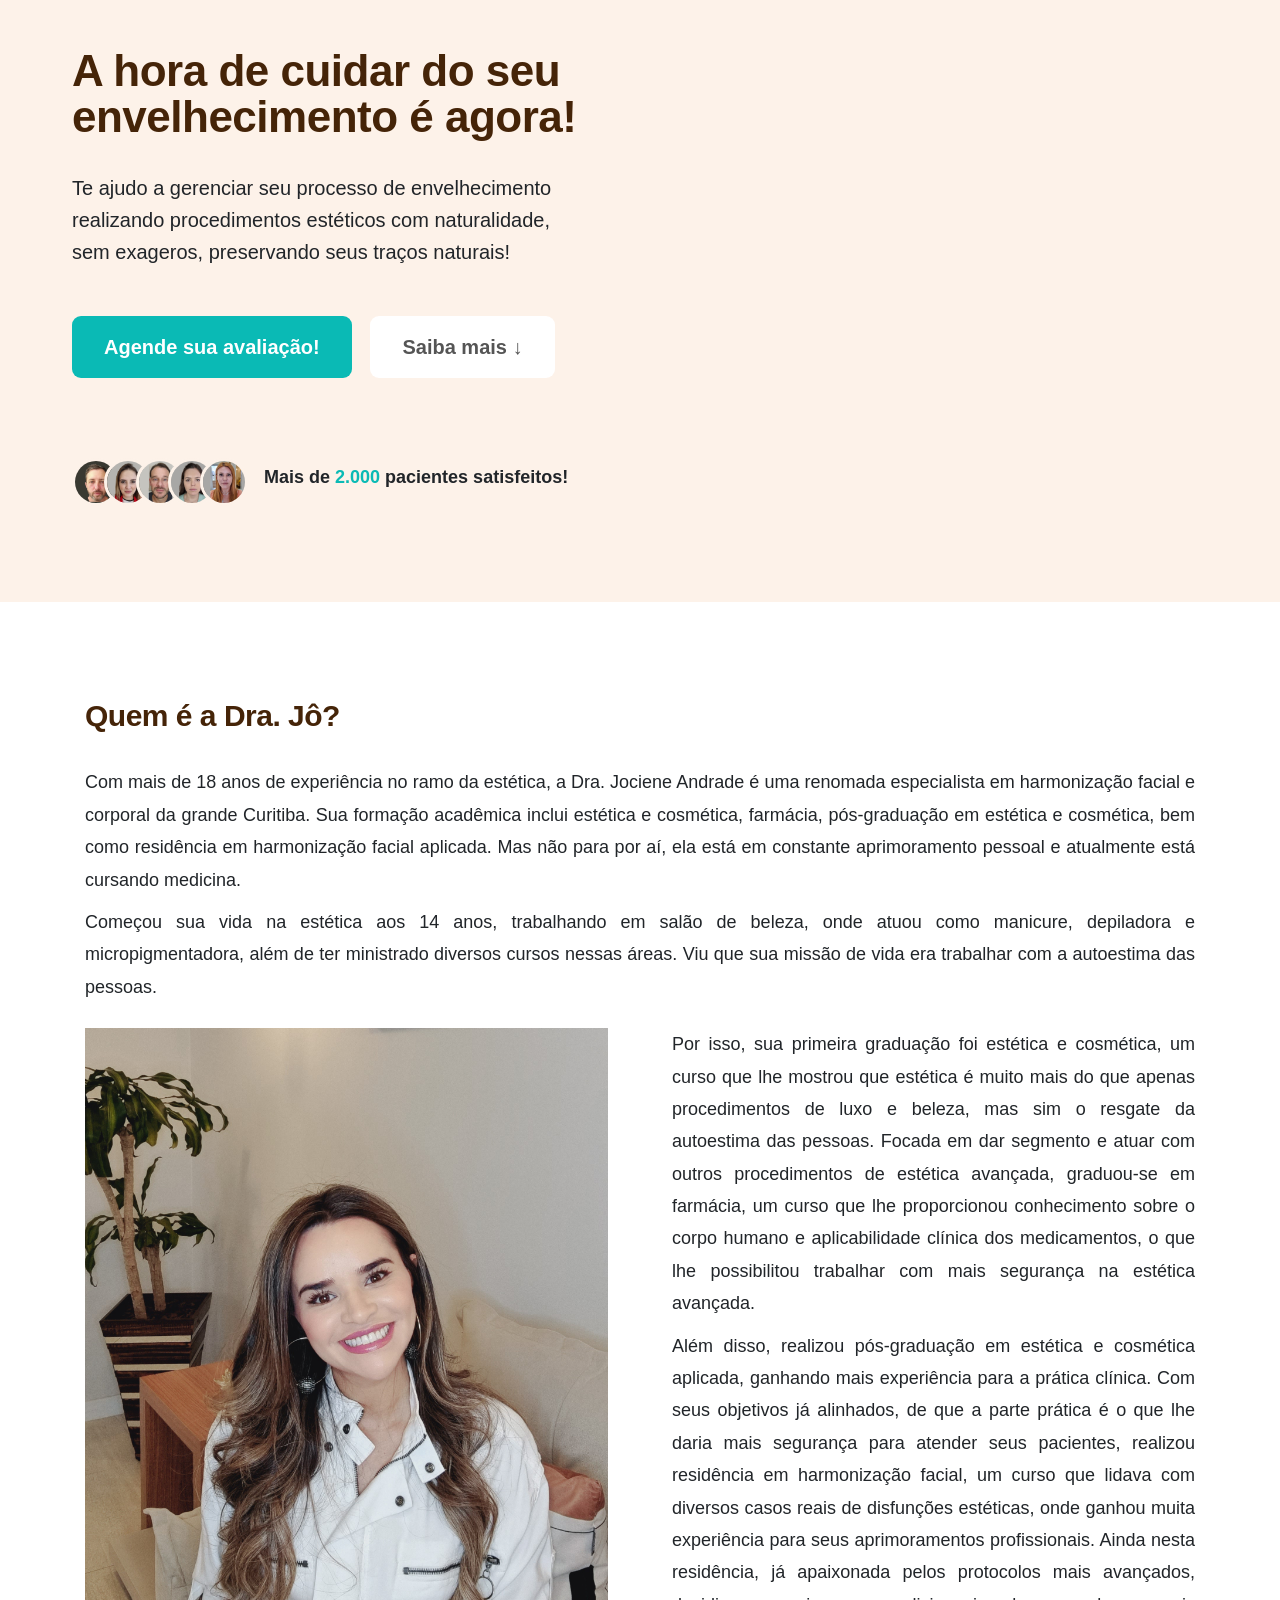
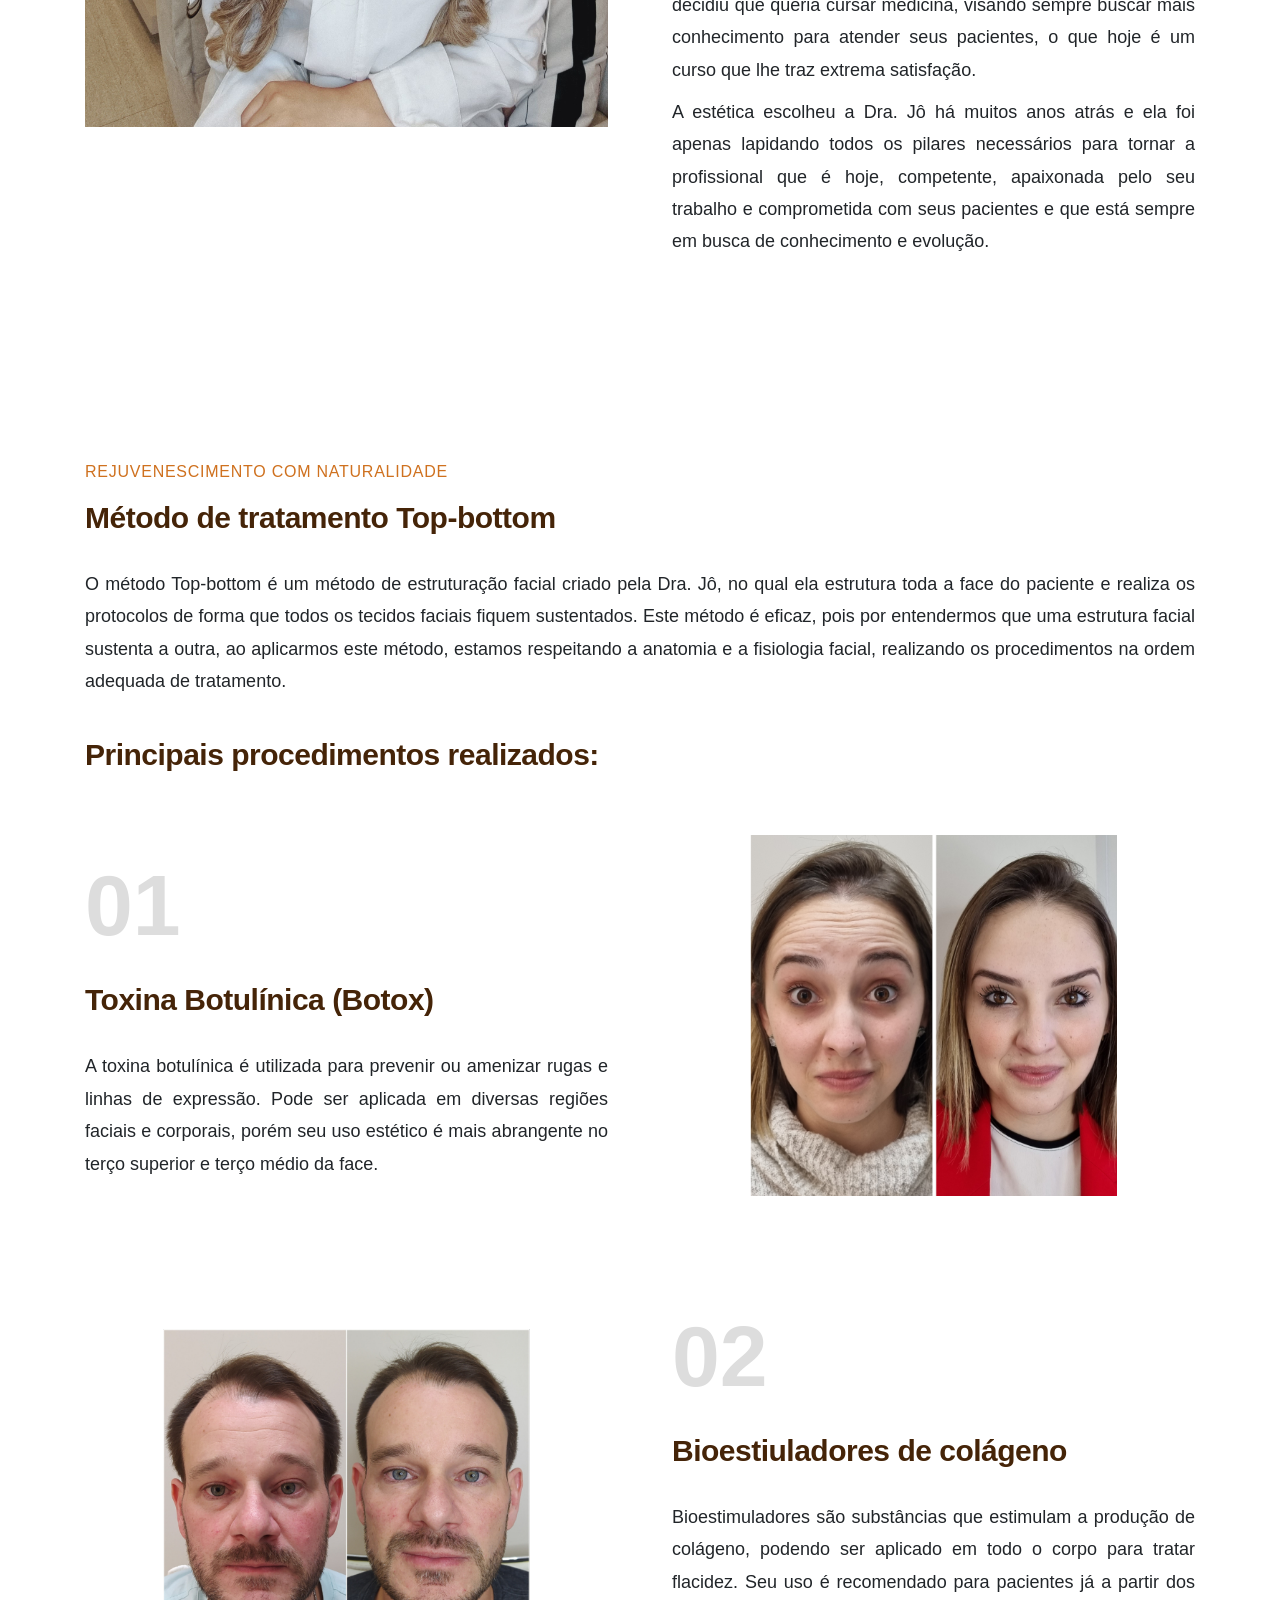
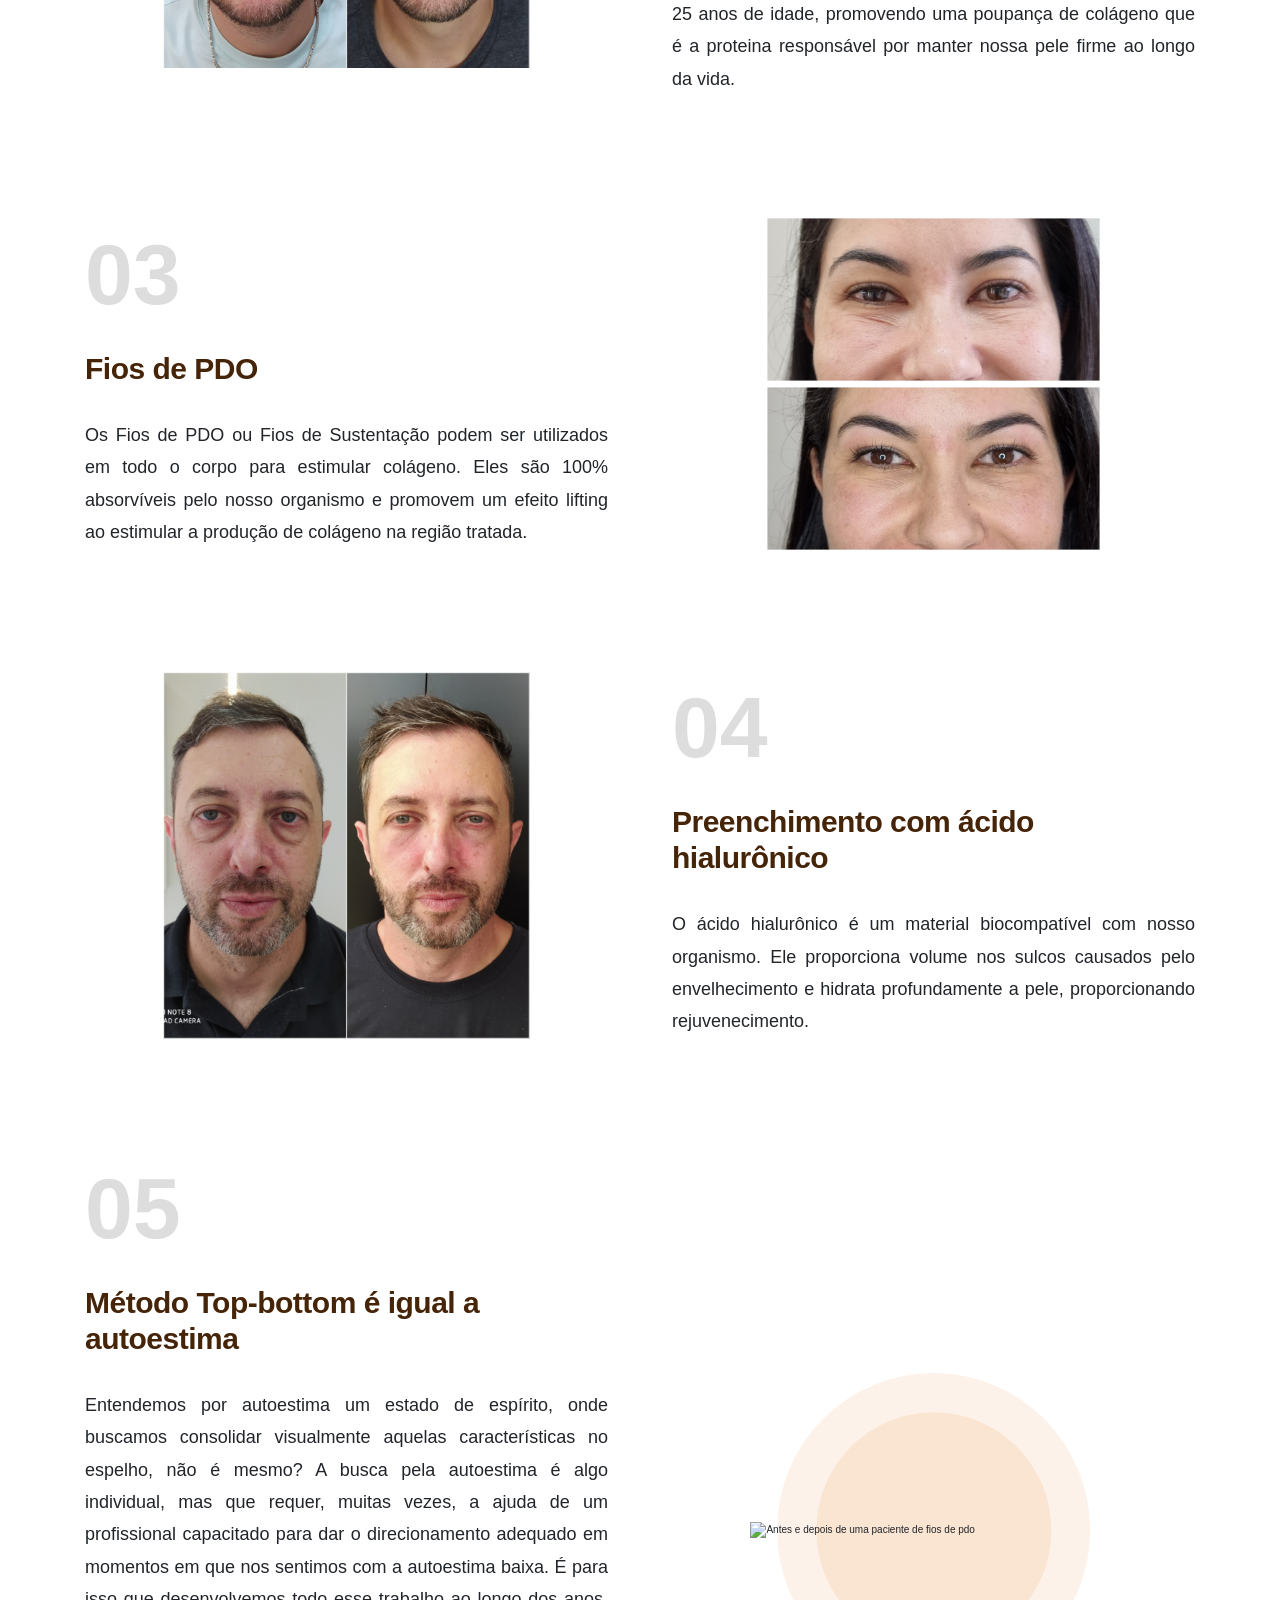
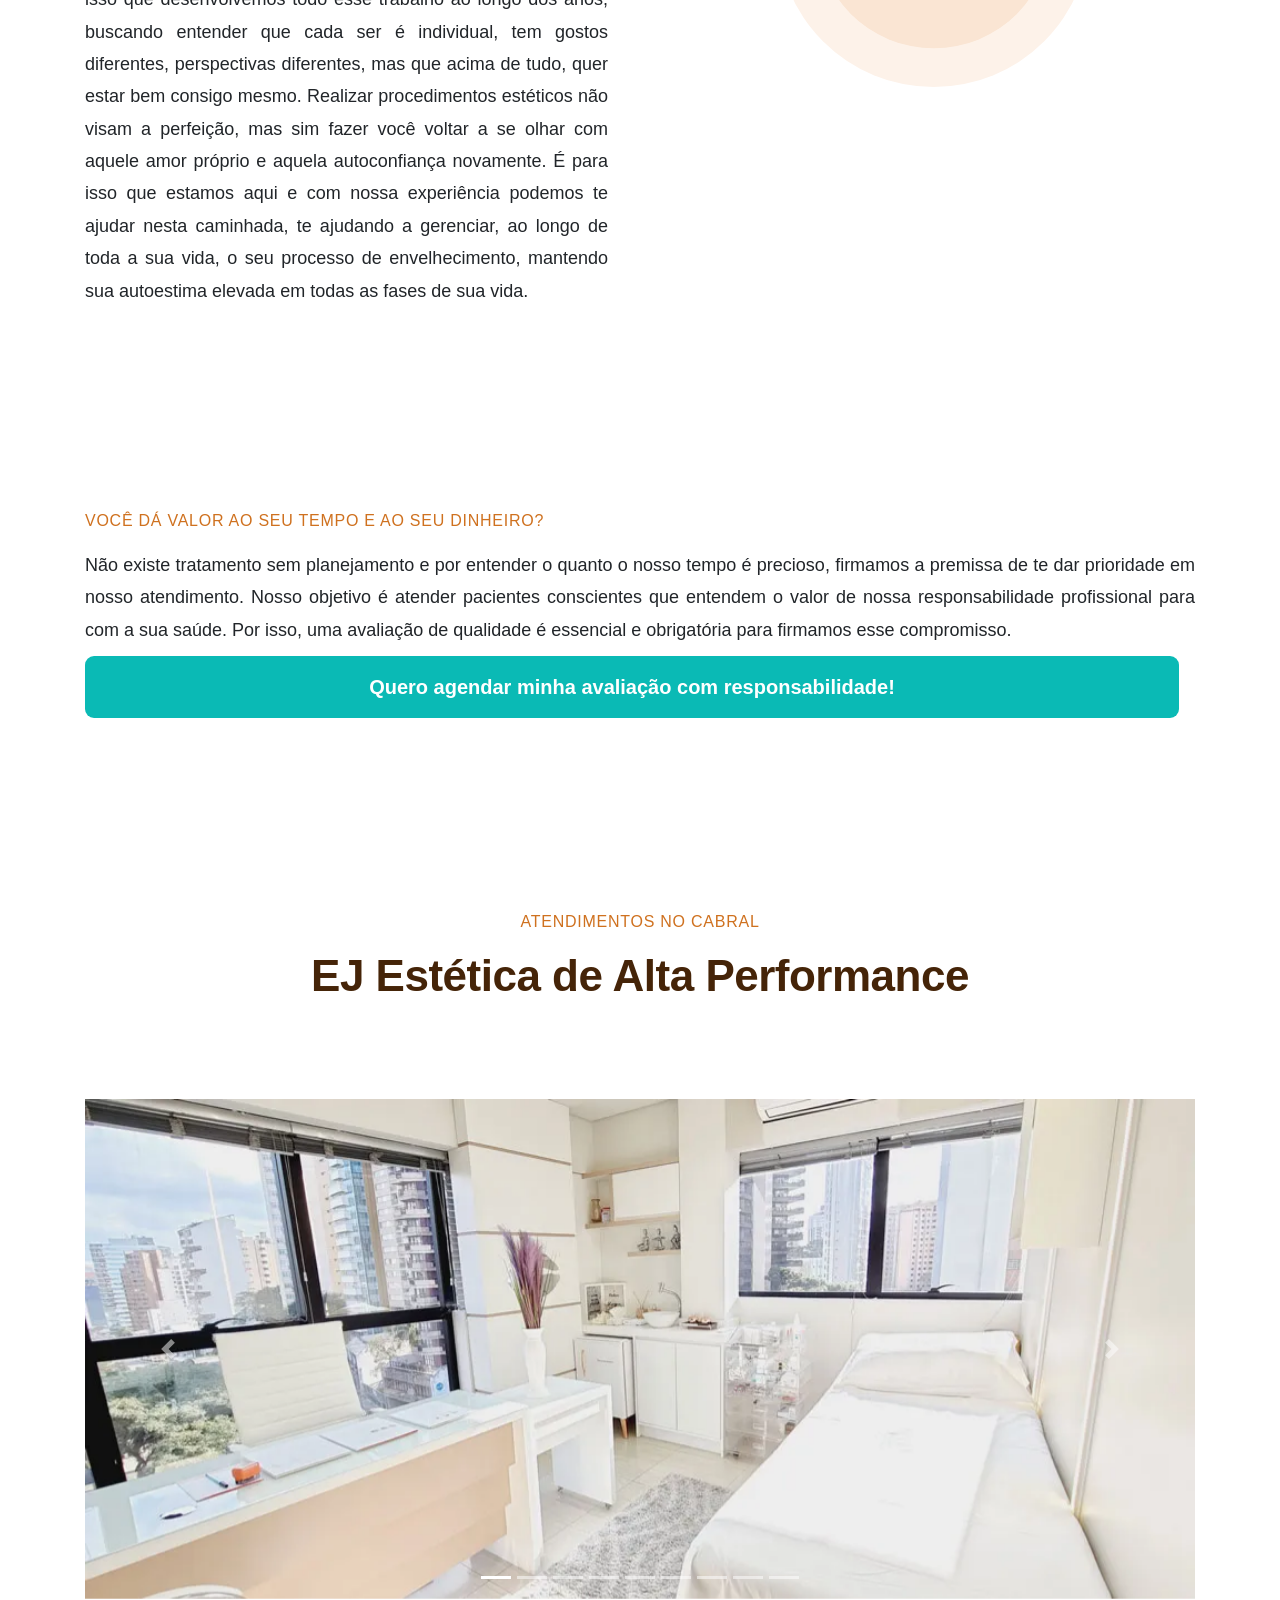
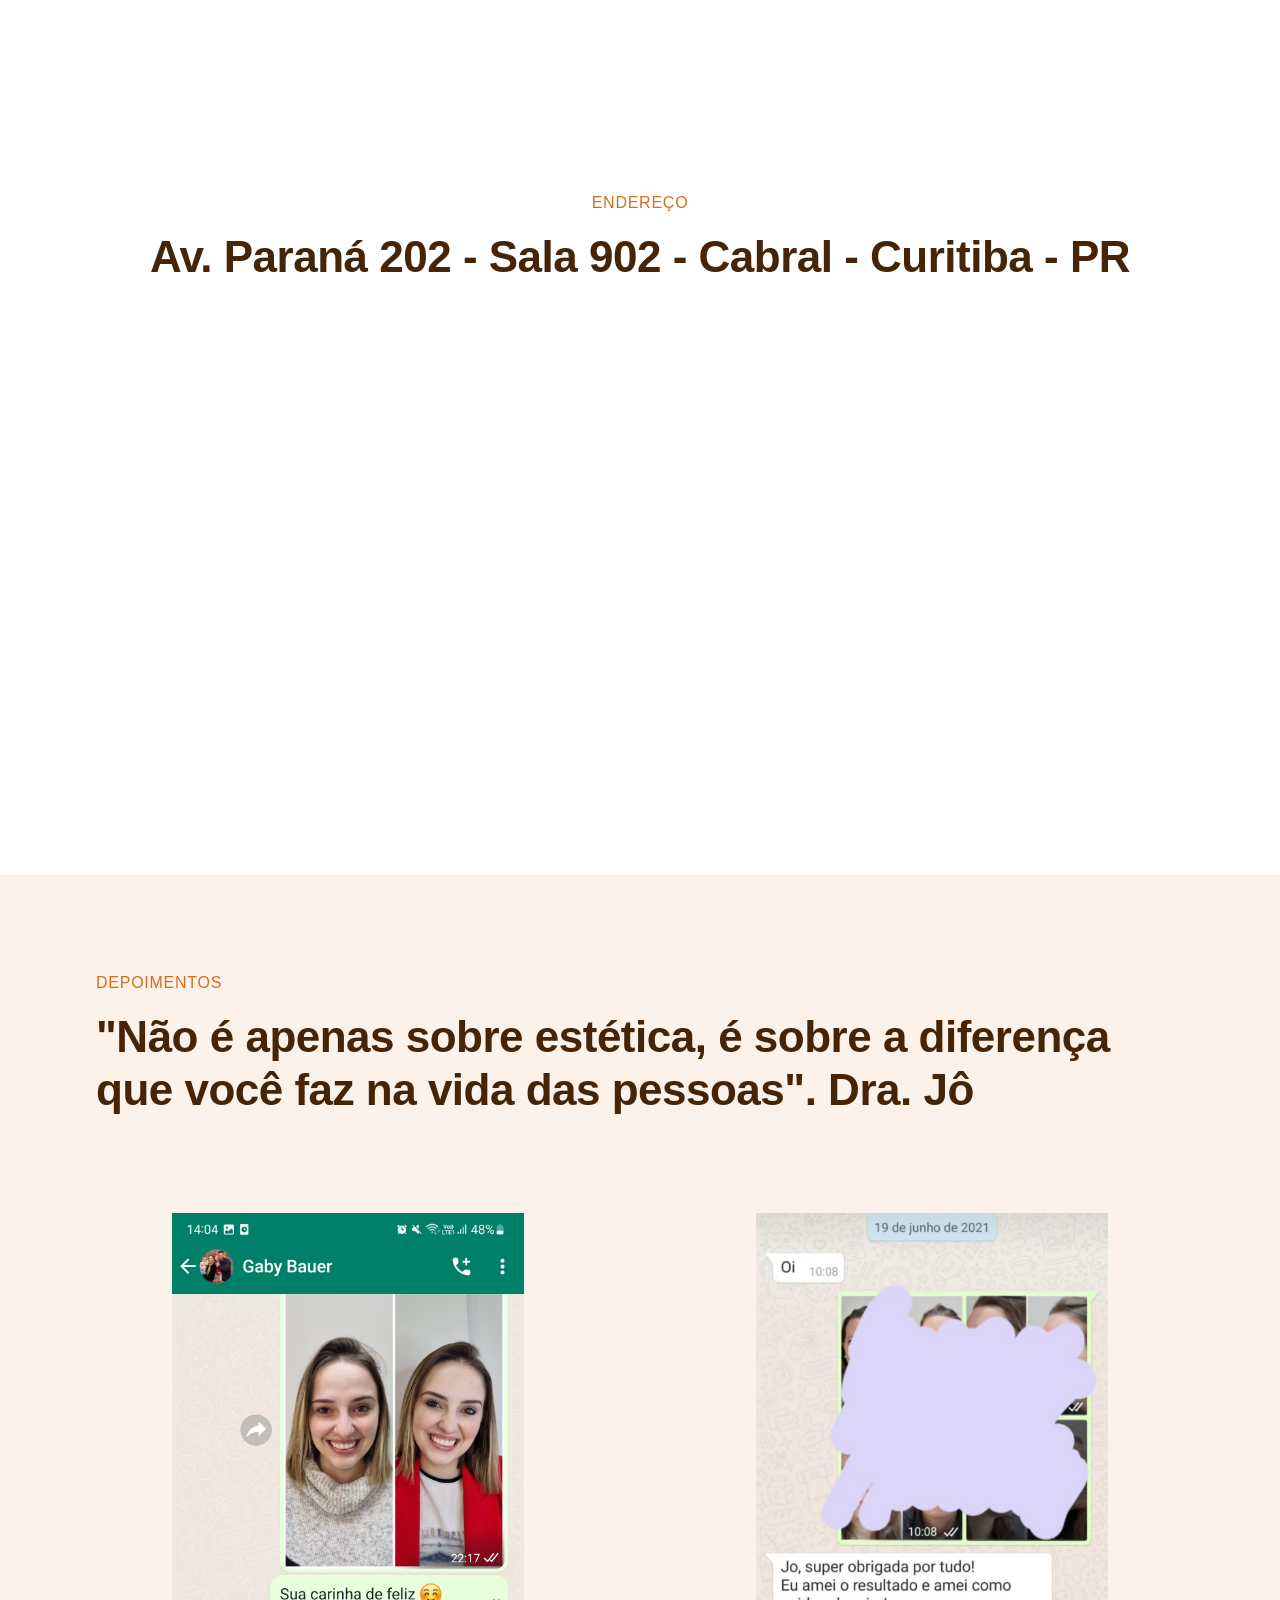
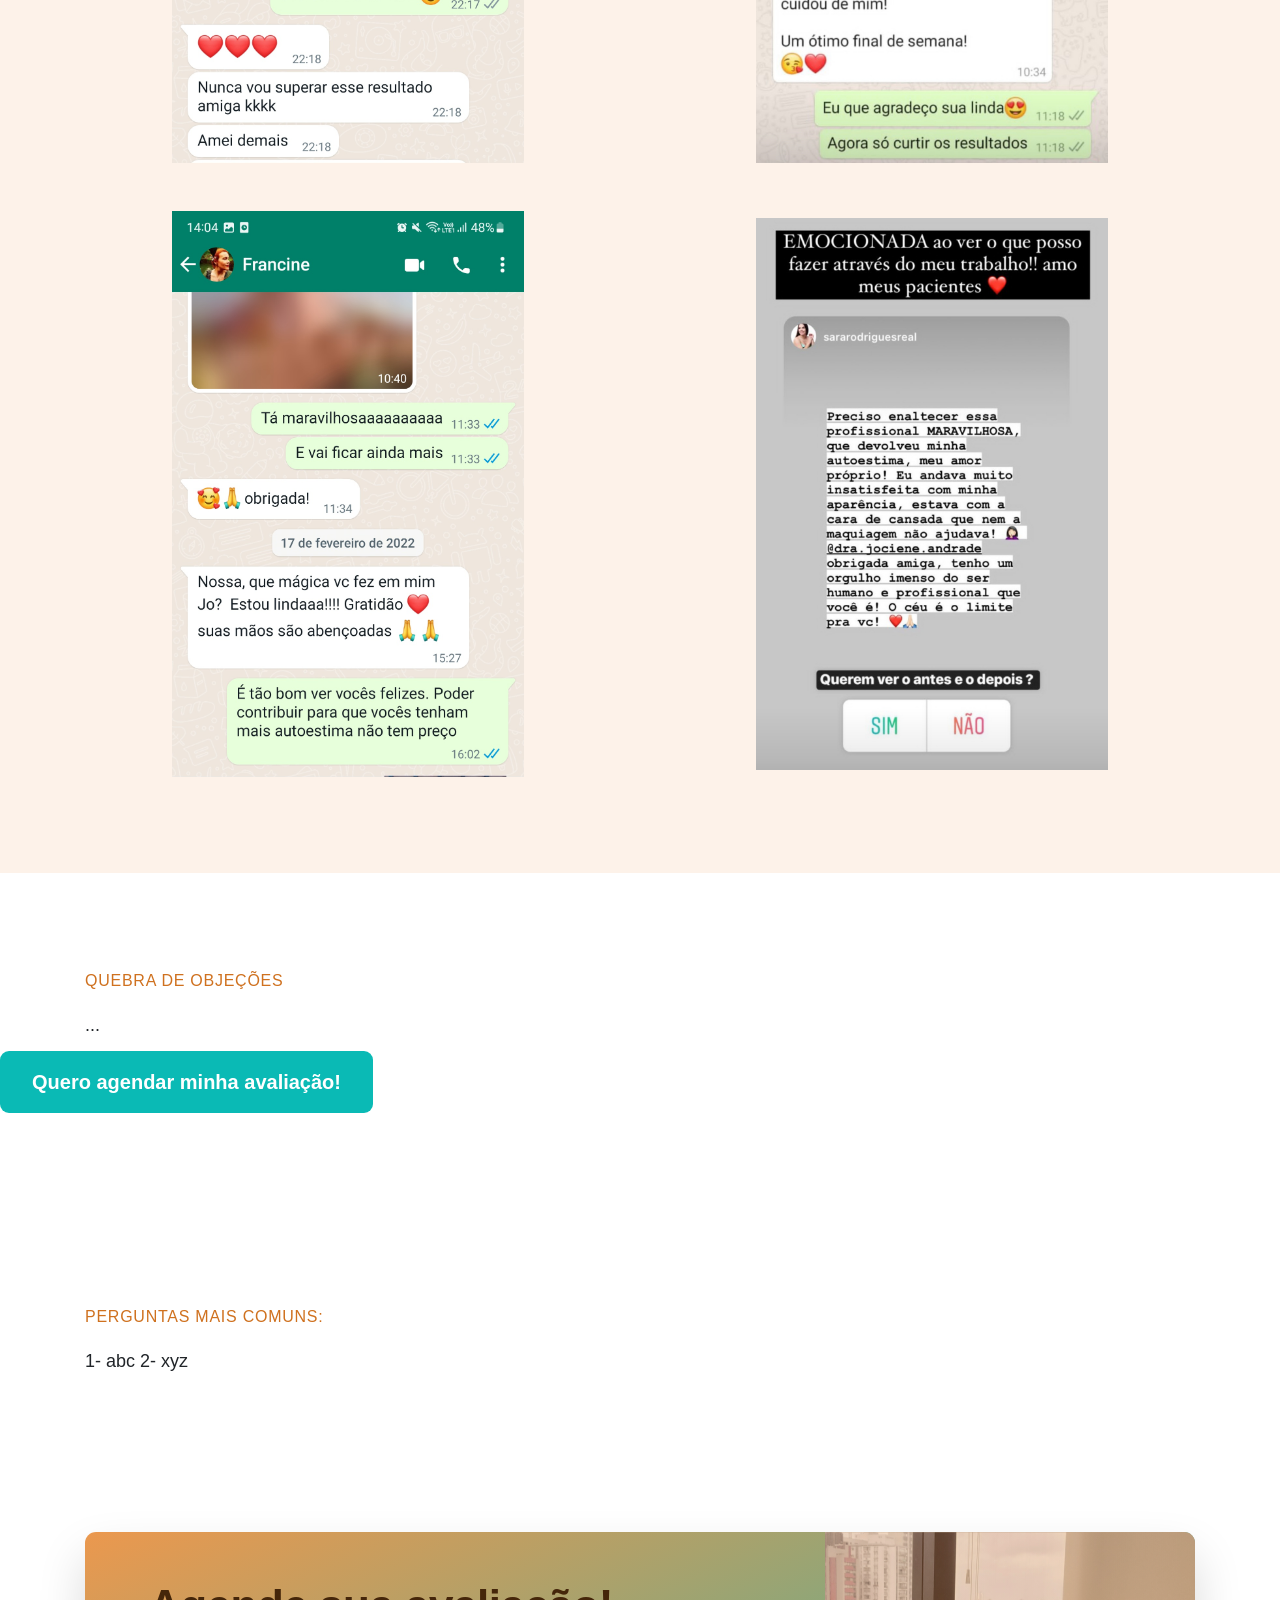
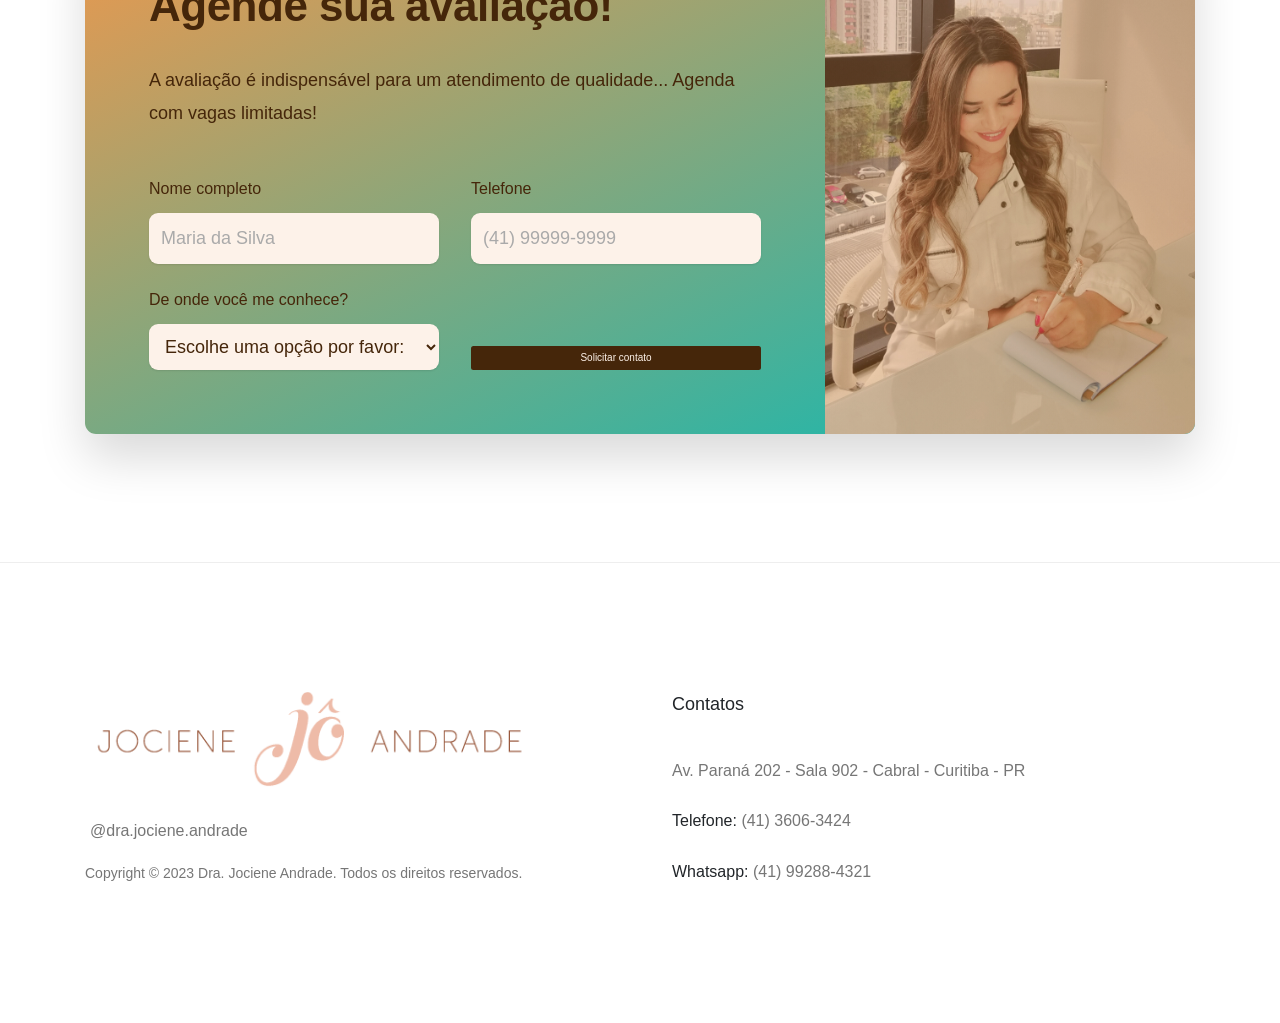
==== commit fe968f65: "Melhorias" ====
--- a/index.html
+++ b/index.html
@@ -101,7 +101,7 @@
                 alt="Dra. Jociene Andrade sentada em sua mesa descrevendo o orçamento para um tratamento facial personalizado"
               /> -->
             <!-- </picture> -->
-            <video class="video" autoplay loop muted>
+            <video class="video" autoplay loop muted playsinline>
               <source src="img/Jo-Francine.mp4" type="video/mp4">
               Vídeo
             </video>
@@ -151,10 +151,23 @@
       <section class="section-how" id="how">
         <div class="container">
           <span class="subheading">Rejuvenescimento com naturalidade</span>
-          <h2 class="heading-secondary">
-            Principais tratamentos do método top-bottom
-          </h2>
-        </div>
+          <h3 class="heading-tertiary">
+            Método de tratamento Top-bottom
+          </h3>
+          <p class="step-description">
+            O método Top-bottom é um método de estruturação facial criado pela Dra. Jô, no qual ela estrutura toda a face do paciente e realiza os protocolos de forma que todos os tecidos faciais fiquem sustentados. Este método é eficaz, pois por entendermos que uma estrutura facial sustenta a outra, ao aplicarmos este método, estamos respeitando a anatomia e a fisiologia facial, realizando os procedimentos na ordem adequada de tratamento.
+          </p>
+        </div>
+
+        <br><br>
+
+        <div class="container">
+          <h3 class="heading-tertiary">
+            Principais procedimentos realizados:
+          </h3>
+        </div>
+
+        <br><br>
 
         <div class="container grid grid--2-cols grid--center-v">
           <!-- STEP 01 -->
@@ -170,7 +183,7 @@
 
           <div class="step-img-box">
             <img
-              src="img/toxina-botulinica.jpg"
+              src="img/procedimentos/toxina-botulinica.jpg"
               class="step-img"
               alt="Antes e depois de uma paciente de toxina botulínica"
             />
@@ -179,7 +192,7 @@
           <!-- STEP 02 -->
           <div class="step-img-box">
             <img
-              src="img/bioestimuladores-colageno.jpg"
+              src="img/procedimentos/bioestimuladores-colageno.jpg"
               class="step-img"
               alt="Antes e depois de um paciente de bioestimuladores de colágeno"
             />
@@ -206,7 +219,7 @@
           </div>
           <div class="step-img-box">
             <img
-              src="img/fios-pdo.jpg"
+              src="img/procedimentos/fios-pdo.jpg"
               class="step-img"
               alt="Antes e depois de uma paciente de fios de pdo"
             />
@@ -215,7 +228,7 @@
           <!-- STEP 04 -->
           <div class="step-img-box">
             <img
-              src="img/preenchimento-acido-hialuronico.jpg"
+              src="img/procedimentos/preenchimento-acido-hialuronico.jpg"
               class="step-img"
               alt="Antes e depois de um paciente de preenchimento com ácido hialurônico"
             />
@@ -234,7 +247,7 @@
           <div class="step-text-box">
             <p class="step-number">05</p>
             <h3 class="heading-tertiary">
-              Autoestima
+              Método Top-bottom é igual a autoestima
             </h3>
             <p class="step-description">
               Entendemos por autoestima um estado de espírito, onde buscamos consolidar visualmente aquelas características no espelho, não é mesmo? A busca pela autoestima é algo individual, mas que requer, muitas vezes, a ajuda de um profissional capacitado para dar o direcionamento adequado em momentos em que nos sentimos com a autoestima baixa. É para isso que desenvolvemos todo esse trabalho ao longo dos anos, buscando entender que cada ser é individual, tem gostos diferentes, perspectivas diferentes, mas que acima de tudo, quer estar bem consigo mesmo. Realizar procedimentos estéticos não visam a perfeição, mas sim fazer você voltar a se olhar com aquele amor próprio e aquela autoconfiança novamente. É para isso que estamos aqui e com nossa experiência podemos te ajudar nesta caminhada, te ajudando a gerenciar, ao longo de toda a sua vida, o seu processo de envelhecimento, mantendo sua autoestima elevada em todas as fases de sua vida.
@@ -242,7 +255,7 @@
           </div>
           <div class="step-img-box">
             <img
-              src="img/fios-pdo.jpg"
+              src="img/procedimentos/autoestima.jpg"
               class="step-img"
               alt="Antes e depois de uma paciente de fios de pdo"
             />
@@ -348,103 +361,41 @@
       <section class="section-testimonials" id="testimonials">
         <div class="testimonials-container">
           <span class="subheading">Depoimentos</span>
-          <h2 class="heading-secondary">"Minha maior satisfação é ver o sorriso de vocês no retorno da consulta pós procedimento". Dra. Jô</h2>
+          <h2 class="heading-secondary">"Não é apenas sobre estética, é sobre a diferença que você faz na vida das pessoas". Dra. Jô</h2>
 
           <div class="testimonials">
-            <figure class="testimonial">
+            <div class="testimonial">
               <img
-                class="testimonial-img"
-                alt="Photo of customer Dave Bryson"
-                src="img/pacientes/paciente1.png"
+                src="img/depoimentos/gaby.jpg"
+                class="step-img"
+                alt="Antes e depois de uma paciente de toxina botulínica"
               />
-              <blockquote class="testimonial-text">
-                Minhas olheiras me incomodavam muito. Nas fotos sempre tirava de óculos escuros. Depois do tratamento elas clarearam muito. Já posso tirar fotos novamente!
-              </blockquote>
-              <p class="testimonial-name">&mdash; Jair</p>
-            </figure>
-
-            <figure class="testimonial">
+            </div>
+
+            <div class="testimonial">
               <img
-                class="testimonial-img"
-                alt="Photo of customer Ben Hadley"
-                src="img/pacientes/paciente2.png"
+                src="img/depoimentos/juliana.jpg"
+                class="step-img"
+                alt="Antes e depois de uma paciente de toxina botulínica"
               />
-              <blockquote class="testimonial-text">
-                Fiz o tratamento com a Dra. Jô e ...
-              </blockquote>
-              <p class="testimonial-name">&mdash; Gaby</p>
-            </figure>
-
-            <figure class="testimonial">
+            </div>
+
+            <div class="testimonial">
               <img
-                class="testimonial-img"
-                alt="Photo of customer Steve Miller"
-                src="img/pacientes/paciente3.png"
+                src="img/depoimentos/francine.jpg"
+                class="step-img"
+                alt="Antes e depois de uma paciente de toxina botulínica"
               />
-              <blockquote class="testimonial-text">
-                Adorei...
-              </blockquote>
-              <p class="testimonial-name">&mdash; Diego</p>
-            </figure>
-
-            <figure class="testimonial">
+            </div>
+
+            <div class="testimonial">
               <img
-                class="testimonial-img"
-                alt="Photo of customer Hannah Smith"
-                src="img/pacientes/paciente5.png"
+                src="img/depoimentos/sara.jpg"
+                class="step-img"
+                alt="Antes e depois de uma paciente de toxina botulínica"
               />
-              <blockquote class="testimonial-text">
-                Rejuvenesci uns 10 anos...
-              </blockquote>
-              <p class="testimonial-name">&mdash; Francine</p>
-            </figure>
-          </div>
-        </div>
-
-        <div class="gallery">
-          <figure class="gallery-item">
-            <img
-              src="img/galeria/galeria1.jpg"
-              alt="Photo of beautifully
-            arranged food"
-            />
-            <!-- <figcaption>Caption</figcaption> -->
-          </figure>
-          <figure class="gallery-item">
-            <img
-              src="img/galeria/galeria2.jpg"
-              alt="Photo of beautifully
-            arranged food"
-            />
-          </figure>
-          <figure class="gallery-item">
-            <img
-              src="img/galeria/galeria3.jpg"
-              alt="Photo of beautifully
-            arranged food"
-            />
-          </figure>
-          <figure class="gallery-item">
-            <img
-              src="img/galeria/galeria4.jpg"
-              alt="Photo of beautifully
-            arranged food"
-            />
-          </figure>
-          <figure class="gallery-item">
-            <img
-              src="img/galeria/galeria5.jpg"
-              alt="Photo of beautifully
-            arranged food"
-            />
-          </figure>
-          <figure class="gallery-item">
-            <img
-              src="img/galeria/galeria6.jpg"
-              alt="Photo of beautifully
-            arranged food"
-            />
-          </figure>
+            </div>
+          </div>
         </div>
       </section>
 
--- a/css/style.css
+++ b/css/style.css
@@ -357,7 +357,7 @@
 .section-testimonials {
   background-color: #fdf2e9;
   display: grid;
-  grid-template-columns: 55fr 45fr;
+  grid-template-columns: 1fr;
   align-items: center;
 }
 
@@ -370,6 +370,13 @@
   grid-template-columns: 1fr 1fr;
   row-gap: 4.8rem;
   column-gap: 8rem;
+}
+
+.testimonial {
+  display: flex;
+  align-items: center;
+  justify-content: center;
+  gap: 1rem;
 }
 
 .testimonial-img {
--- a/css/queries.css
+++ b/css/queries.css
@@ -0,0 +1,358 @@
+/* rem and em do NOT depend on html font-size in media queries! Instead, 1rem = 1em = 16px */
+
+/**************************/
+/* BELOW 1344px (Smaller desktops) */
+/**************************/
+
+@media (max-width: 84em) {
+  .hero {
+    max-width: 120rem;
+  }
+
+  .heading-primary {
+    font-size: 4.4rem;
+  }
+
+  .gallery {
+    grid-template-columns: repeat(2, 1fr);
+  }
+}
+
+/**************************/
+/* BELOW 1200px (Landscape Tablets) */
+/**************************/
+
+@media (max-width: 75em) {
+  html {
+    /* 9px / 16px  */
+    font-size: 56.25%;
+  }
+
+  .grid {
+    column-gap: 4.8rem;
+    row-gap: 6.4rem;
+  }
+
+  .heading-secondary {
+    font-size: 3.6rem;
+  }
+
+  .heading-tertiary {
+    font-size: 2.4rem;
+  }
+
+  .header {
+    padding: 0 3.2rem;
+  }
+
+  .main-nav-list {
+    gap: 3.2rem;
+  }
+
+  .hero {
+    gap: 4.8rem;
+  }
+
+  .testimonials-container {
+    max-width: 120rem;
+    margin: 0 auto;
+    padding: 9.6rem 3.2rem;
+  }
+}
+
+/**************************/
+/* BELOW 944px (Tablets) */
+/**************************/
+
+@media (max-width: 59em) {
+  html {
+    /* 8px / 16px = 0.5 = 50% */
+    font-size: 50%;
+  }
+
+  .hero {
+    grid-template-columns: 1fr;
+    padding: 0 8rem;
+    gap: 6.4rem;
+  }
+
+  .hero-text-box,
+  .hero-img-box {
+    text-align: center;
+  }
+
+  .hero-img {
+    width: 60%;
+  }
+
+  .delivered-meals {
+    justify-content: center;
+    margin-top: 3.2rem;
+  }
+
+  .logos img {
+    height: 2.4rem;
+  }
+
+  .step-number {
+    font-size: 7.4rem;
+  }
+
+  .meal-content {
+    padding: 2.4rem 3.2rem 3.2rem 3.2rem;
+  }
+
+  .section-testimonials {
+    grid-template-columns: 1fr;
+  }
+
+  .gallery {
+    grid-template-columns: repeat(6, 1fr);
+  }
+
+  .cta {
+    /* 3/5 = 60% + 2/5 = 40% */
+    grid-template-columns: 3fr 2fr;
+  }
+
+  .cta-form {
+    grid-template-columns: 1fr;
+  }
+
+  .btn--form {
+    margin-top: 1.2rem;
+  }
+
+  /* MOBILE NAVIGATION */
+  .btn-mobile-nav {
+    display: block;
+    z-index: 9999;
+  }
+
+  .main-nav {
+    background-color: rgba(255, 255, 255, 0.9);
+    -webkit-backdrop-filter: blur(5px);
+    backdrop-filter: blur(10px);
+    position: absolute;
+    top: 0;
+    left: 0;
+    width: 100%;
+    height: 100vh;
+    transform: translateX(100%);
+
+    display: flex;
+    align-items: center;
+    justify-content: center;
+    transition: all 0.5s ease-in;
+
+    /* Hide navigation */
+    /* Allows NO transitions at all */
+    /* display: none; */
+
+    /* 1) Hide it visually */
+    opacity: 0;
+
+    /* 2) Make it unaccessible to mouse and keyboard */
+    pointer-events: none;
+
+    /* 3) Hide it from screen readers */
+    visibility: hidden;
+  }
+
+  .nav-open .main-nav {
+    opacity: 1;
+    pointer-events: auto;
+    visibility: visible;
+    transform: translateX(0);
+  }
+
+  .nav-open .icon-mobile-nav[name="close-outline"] {
+    display: block;
+  }
+
+  .nav-open .icon-mobile-nav[name="menu-outline"] {
+    display: none;
+  }
+
+  .main-nav-list {
+    flex-direction: column;
+    gap: 4.8rem;
+  }
+
+  .main-nav-link:link,
+  .main-nav-link:visited {
+    font-size: 3rem;
+  }
+}
+
+/**************************/
+/* BELOW 704px (Smaller tablets) */
+/**************************/
+
+@media (max-width: 44em) {
+  .grid--3-cols,
+  .grid--4-cols {
+    grid-template-columns: repeat(2, 1fr);
+  }
+
+  .diets {
+    grid-column: 1 / -1;
+    justify-self: center;
+  }
+
+  .heading-secondary {
+    margin-bottom: 4.8rem;
+  }
+
+  .pricing-plan {
+    width: 100%;
+  }
+
+  .grid--footer {
+    grid-template-columns: repeat(6, 1fr);
+  }
+
+  .logo-col,
+  .address-col {
+    grid-column: span 3;
+  }
+
+  .nav-col {
+    grid-row: 1;
+    grid-column: span 2;
+    margin-bottom: 3.2rem;
+  }
+}
+
+/**************************/
+/* BELOW 544px (Phones) */
+/**************************/
+
+@media (max-width: 34em) {
+  .grid {
+    row-gap: 4.8rem;
+  }
+
+  .grid--2-cols,
+  .grid--3-cols,
+  .grid--4-cols {
+    grid-template-columns: 1fr;
+  }
+
+  .btn,
+  .btn:link,
+  .btn:visited {
+    padding: 2.4rem 1.6rem;
+  }
+
+  .section-hero {
+    padding: 2.4rem 0 6.4rem 0;
+  }
+
+  .hero {
+    padding: 0 3.2rem;
+  }
+
+  .hero-img {
+    width: 80%;
+  }
+
+  .logos img {
+    height: 1.2rem;
+  }
+
+  .step-img-box:nth-child(2) {
+    grid-row: 1;
+  }
+
+  .step-img-box:nth-child(6) {
+    grid-row: 5;
+  }
+
+  .step-img-box {
+    transform: translateY(2.4rem);
+  }
+
+  .testimonials {
+    grid-template-columns: 1fr;
+  }
+
+  .gallery {
+    grid-template-columns: repeat(4, 1fr);
+    gap: 1.2rem;
+  }
+
+  .cta {
+    grid-template-columns: 1fr;
+  }
+
+  .cta-text-box {
+    padding: 3.2rem;
+  }
+
+  .cta-img-box {
+    height: 32rem;
+    grid-row: 1;
+  }
+}
+
+/* 
+- Font sizes (px)
+10 / 12 / 14 / 16 / 18 / 20 / 24 / 30 / 36 / 44 / 52 / 62 / 74 / 86 / 98
+
+- Spacing system (px)
+2 / 4 / 8 / 12 / 16 / 24 / 32 / 48 / 64 / 80 / 96 / 128
+*/
+
+/**************************/
+/* Fixing Safari flexbox gap */
+/**************************/
+
+.no-flexbox-gap .main-nav-list li:not(:last-child) {
+  margin-right: 4.8rem;
+}
+
+.no-flexbox-gap .list-item:not(:last-child) {
+  margin-bottom: 1.6rem;
+}
+
+.no-flexbox-gap .list-icon:not(:last-child) {
+  margin-right: 1.6rem;
+}
+
+.no-flexbox-gap .delivered-faces {
+  margin-right: 1.6rem;
+}
+
+.no-flexbox-gap .meal-attribute:not(:last-child) {
+  margin-bottom: 2rem;
+}
+
+.no-flexbox-gap .meal-icon {
+  margin-right: 1.6rem;
+}
+
+.no-flexbox-gap .footer-row div:not(:last-child) {
+  margin-right: 6.4rem;
+}
+
+.no-flexbox-gap .social-links li:not(:last-child) {
+  margin-right: 2.4rem;
+}
+
+.no-flexbox-gap .footer-nav li:not(:last-child) {
+  margin-bottom: 2.4rem;
+}
+
+@media (max-width: 75em) {
+  .no-flexbox-gap .main-nav-list li:not(:last-child) {
+    margin-right: 3.2rem;
+  }
+}
+
+@media (max-width: 59em) {
+  .no-flexbox-gap .main-nav-list li:not(:last-child) {
+    margin-right: 0;
+    margin-bottom: 4.8rem;
+  }
+}
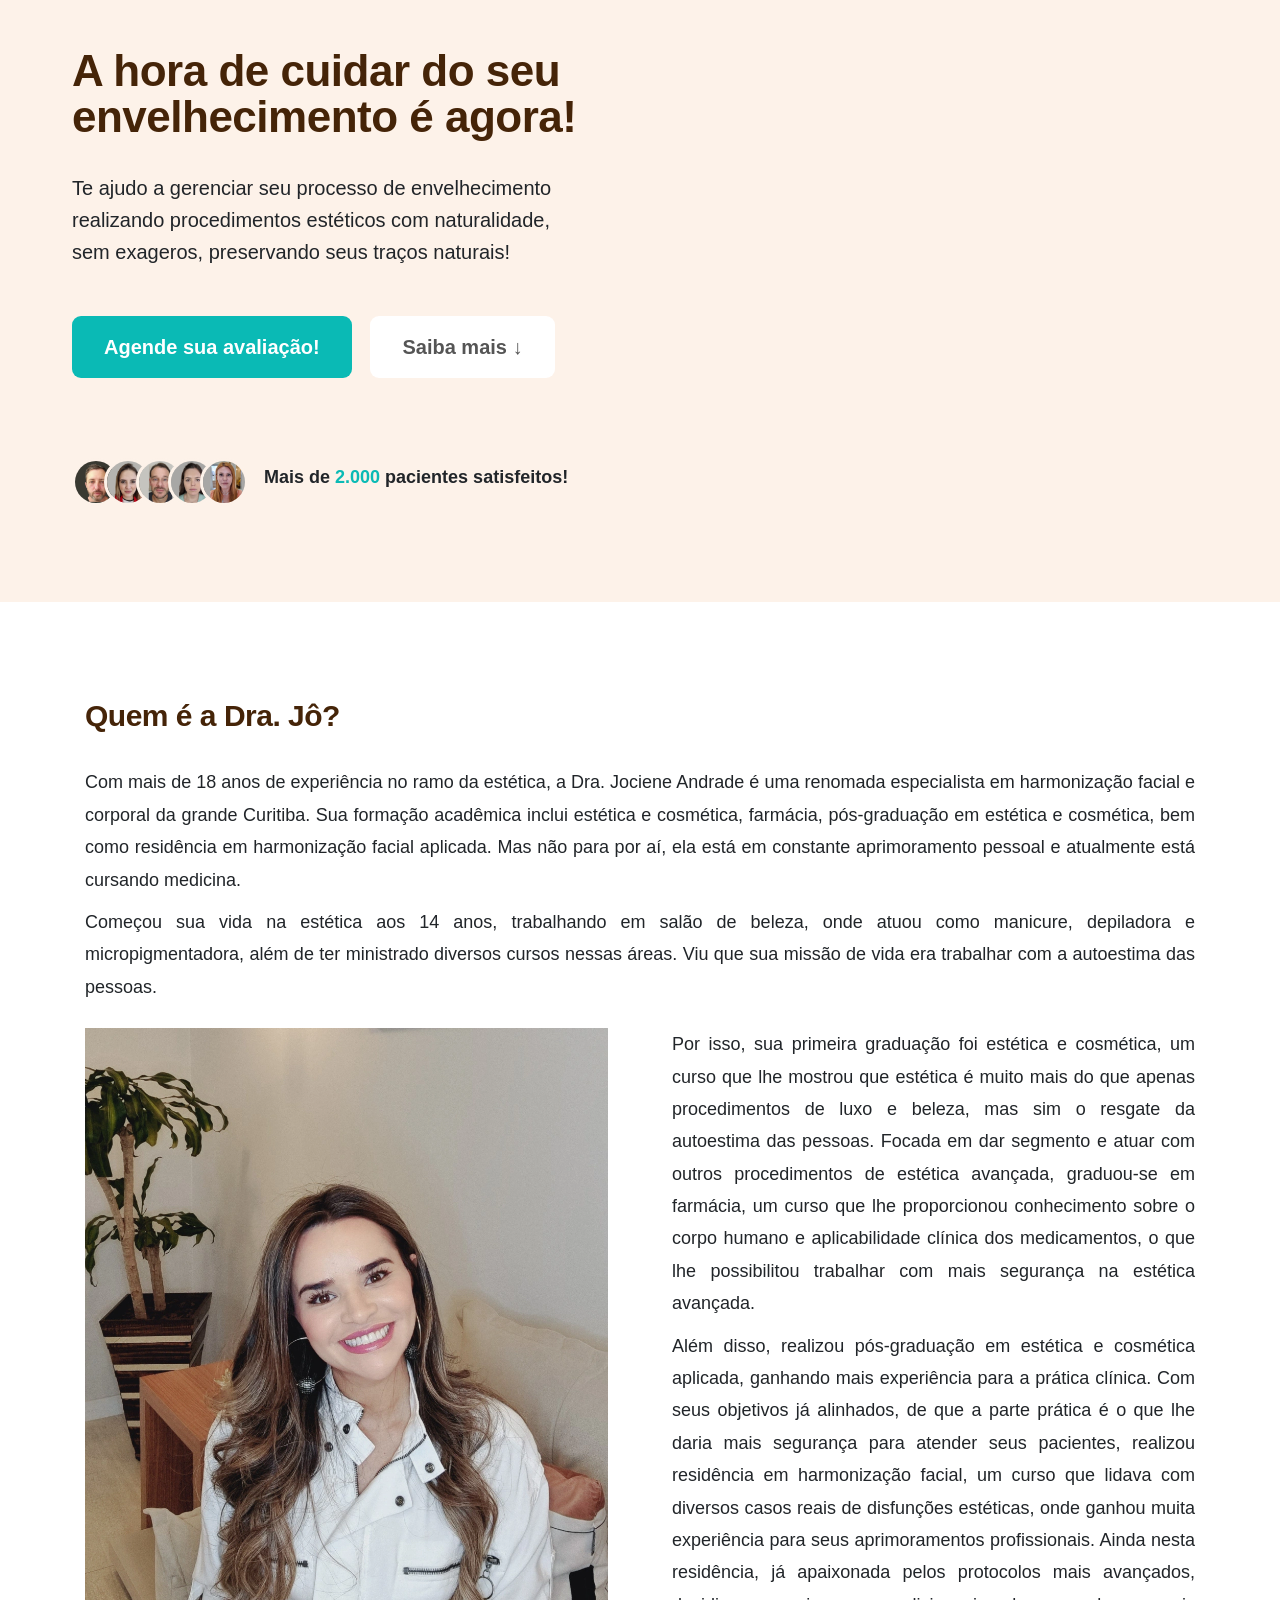
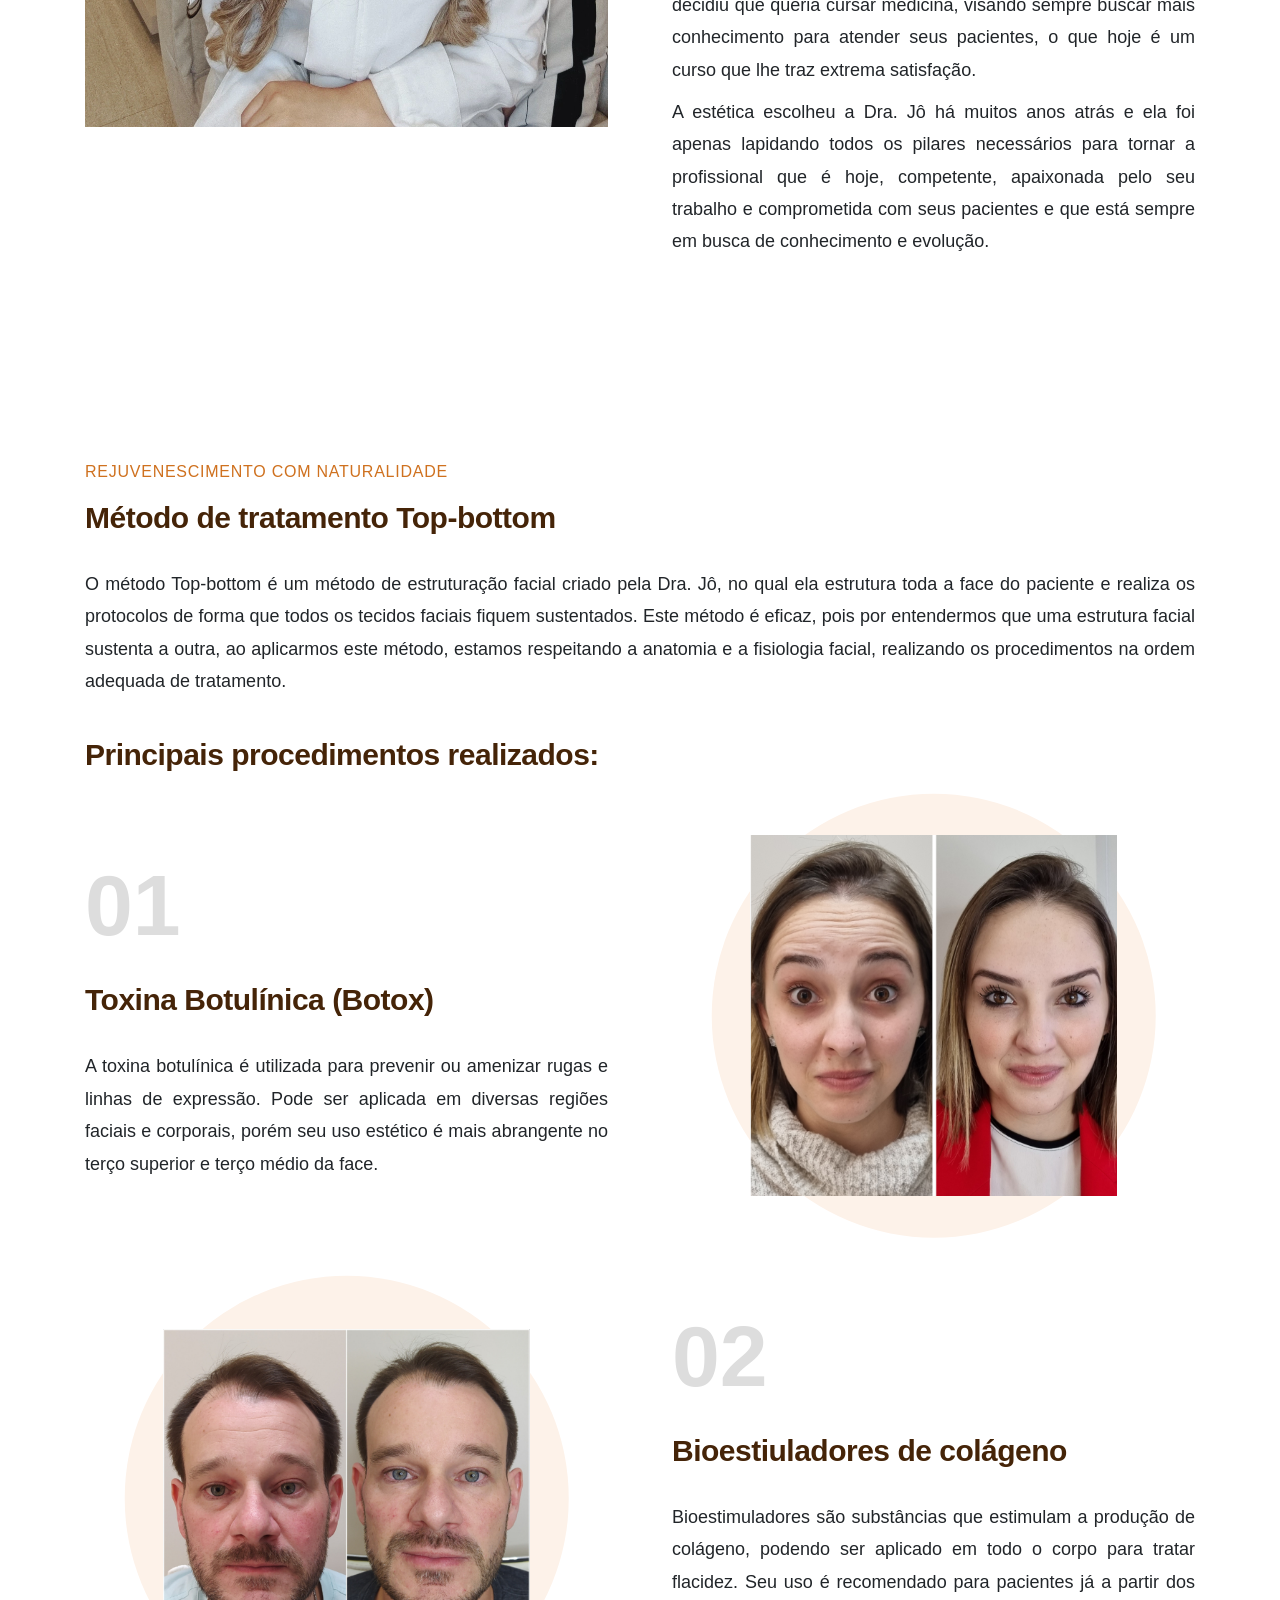
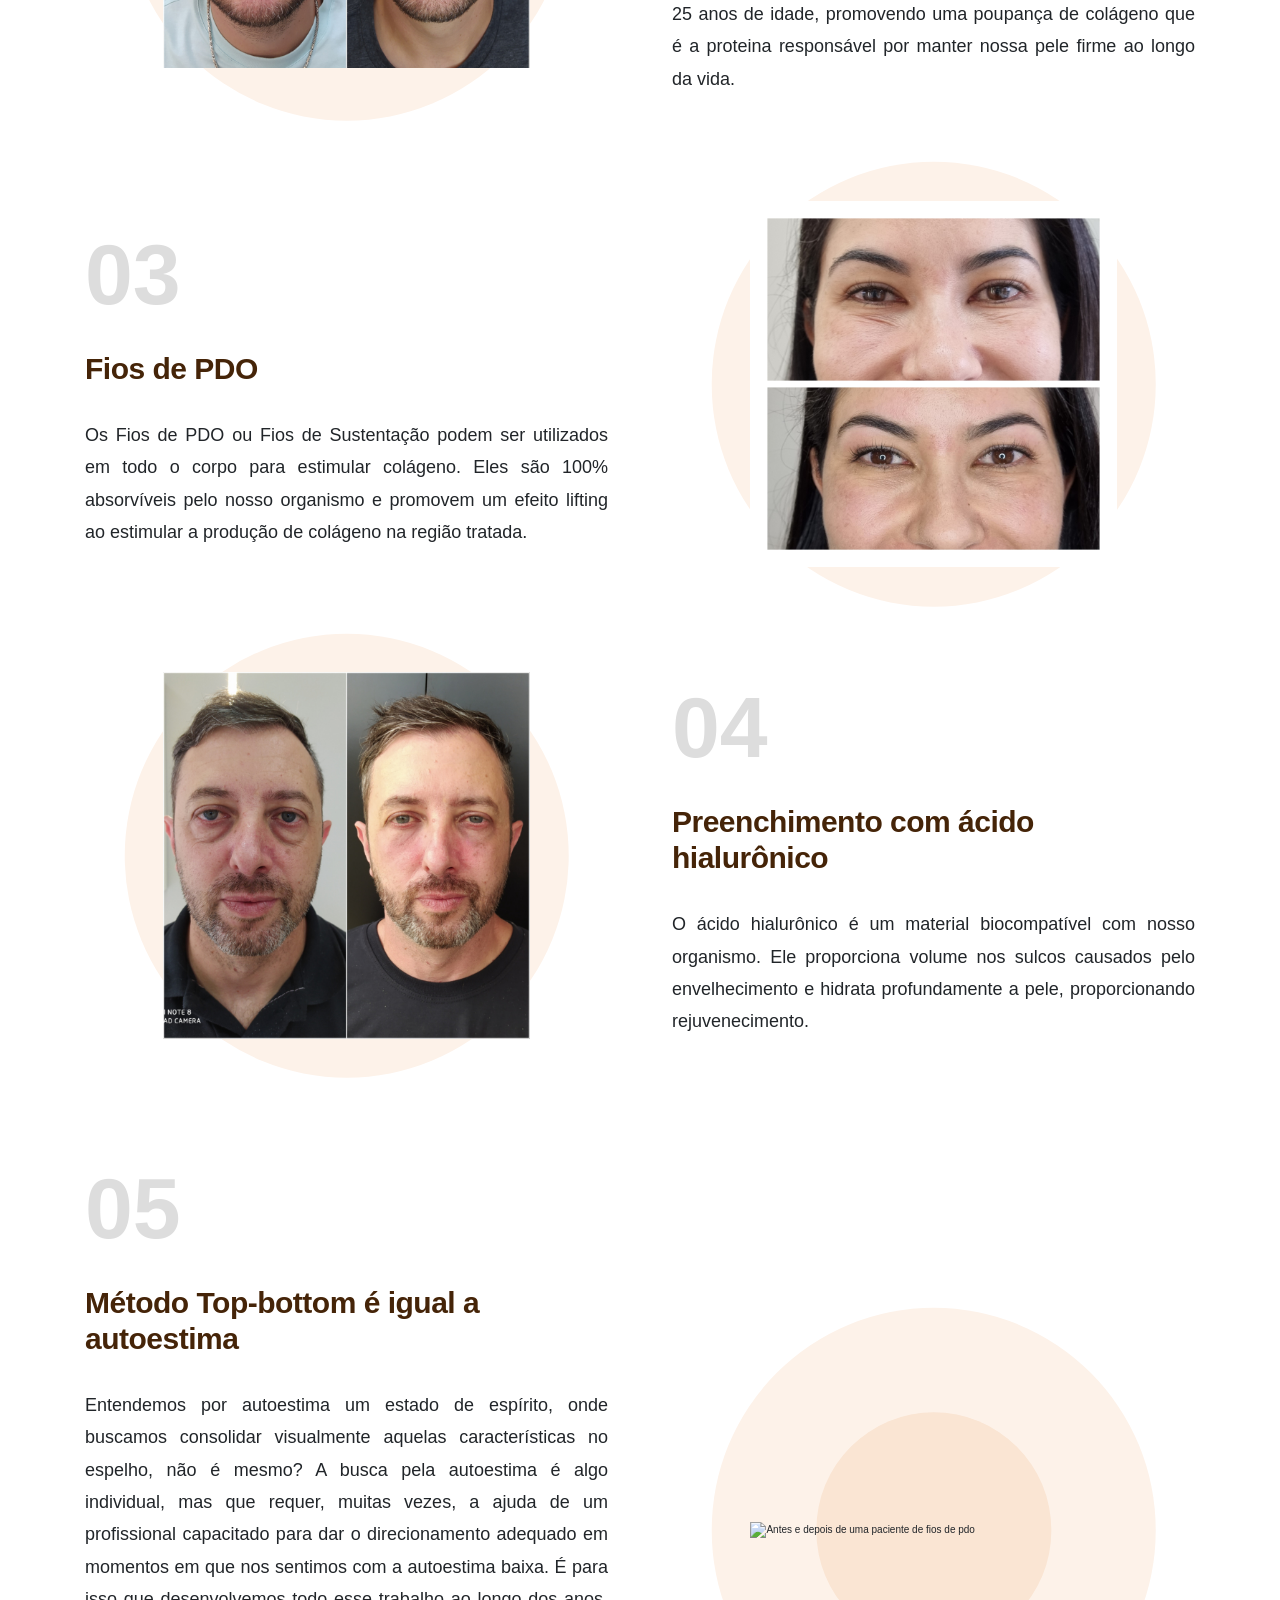
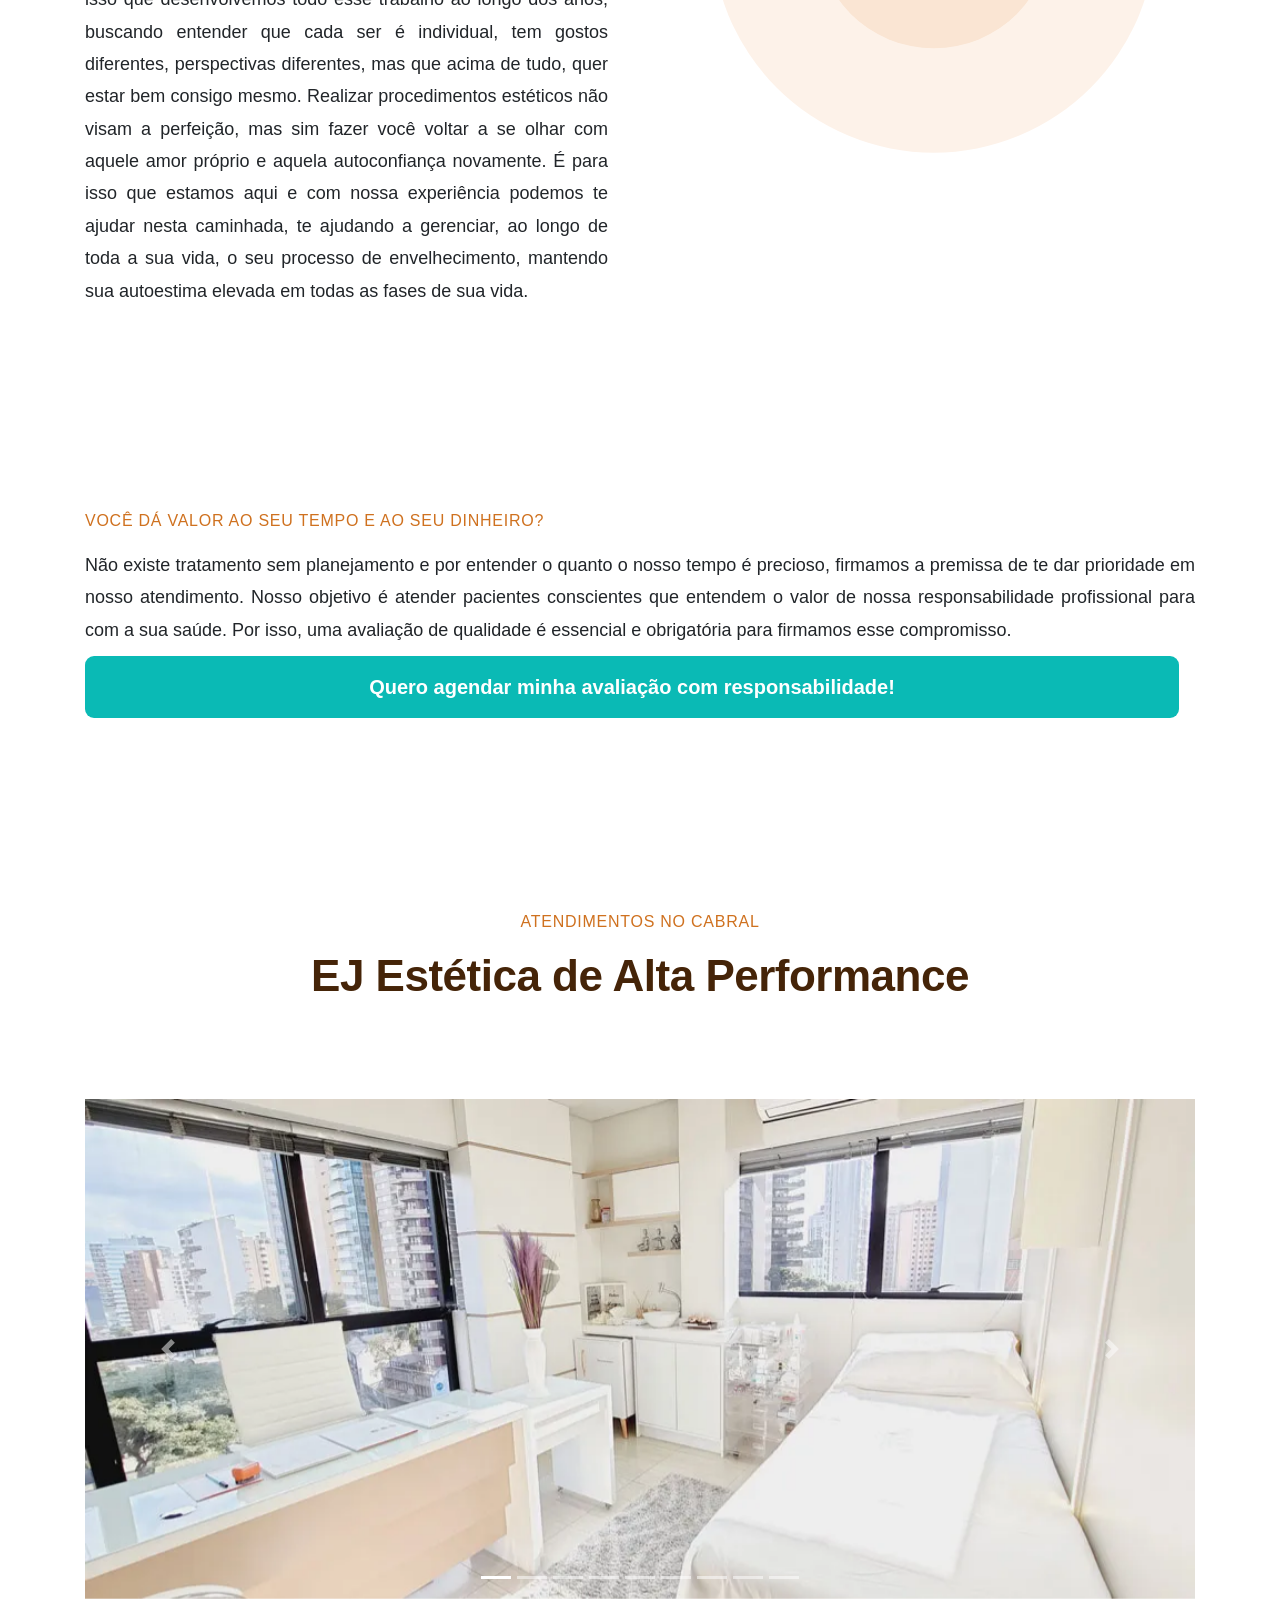
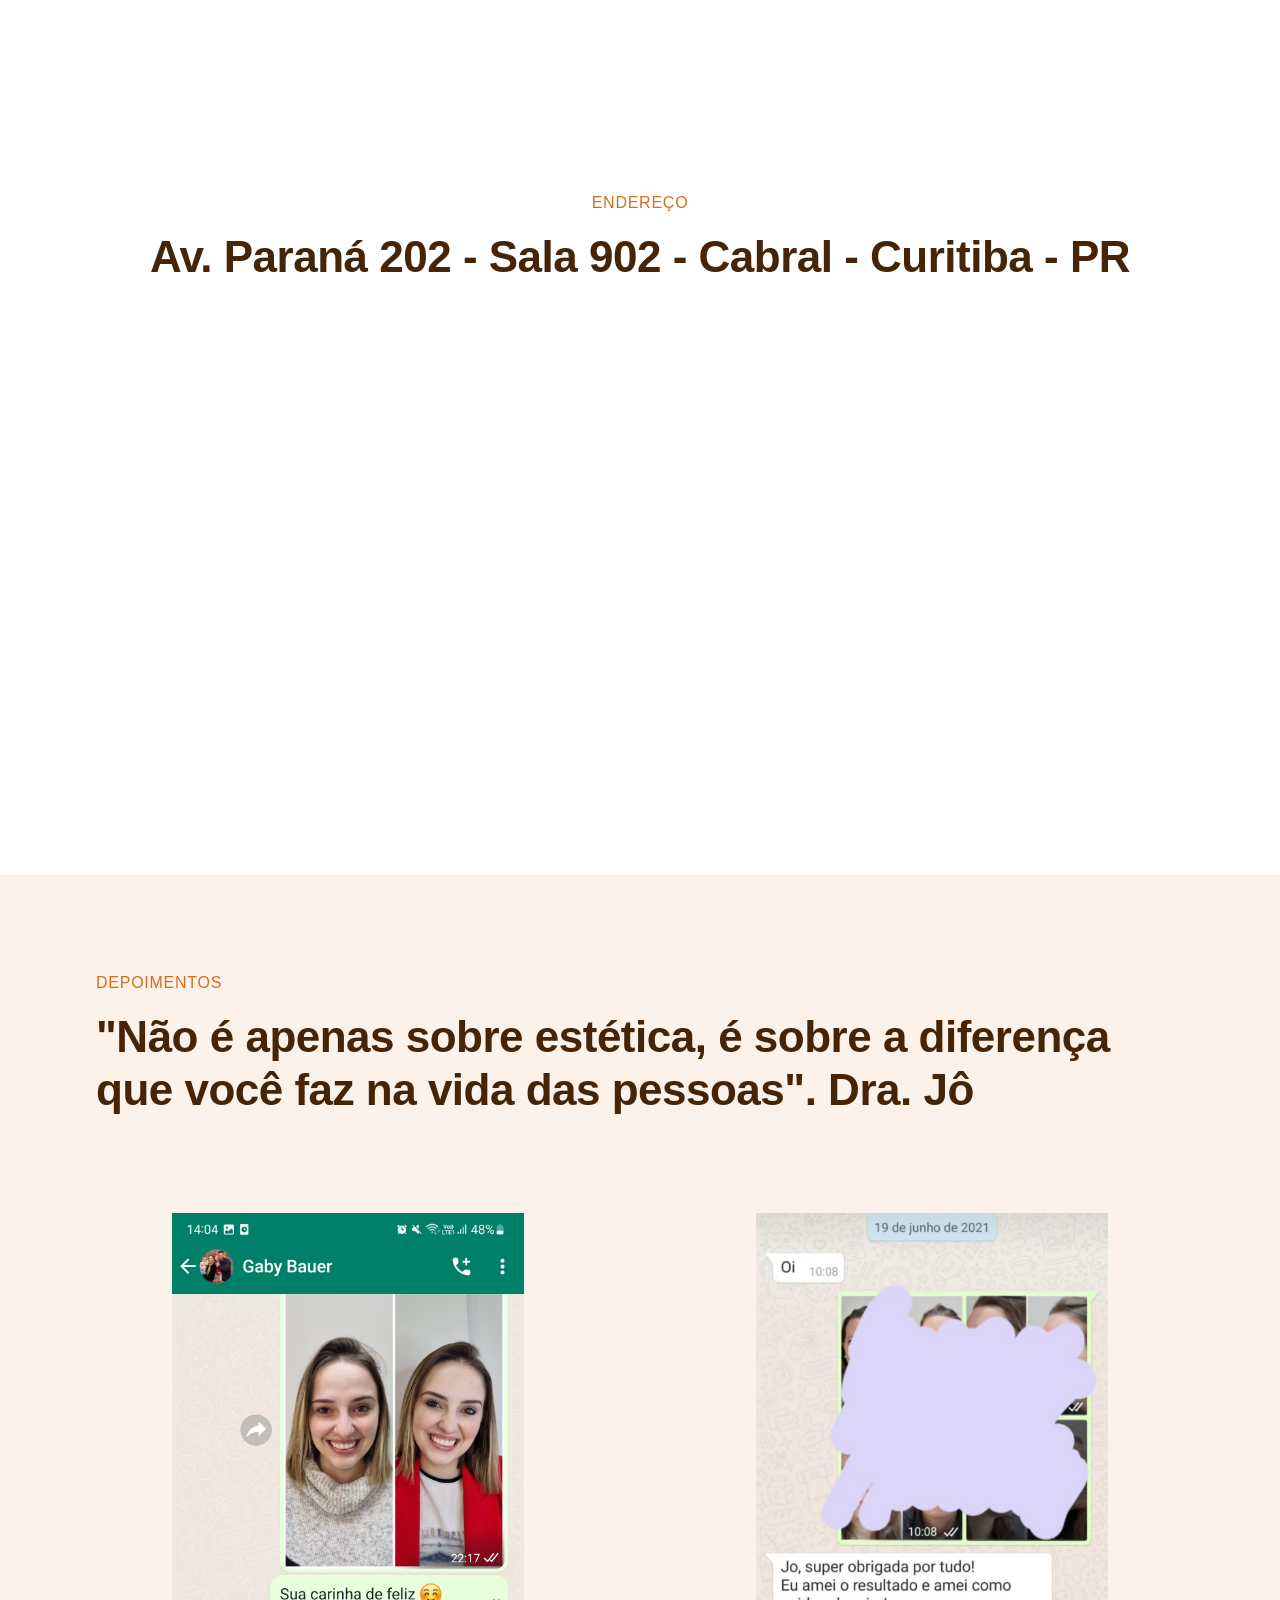
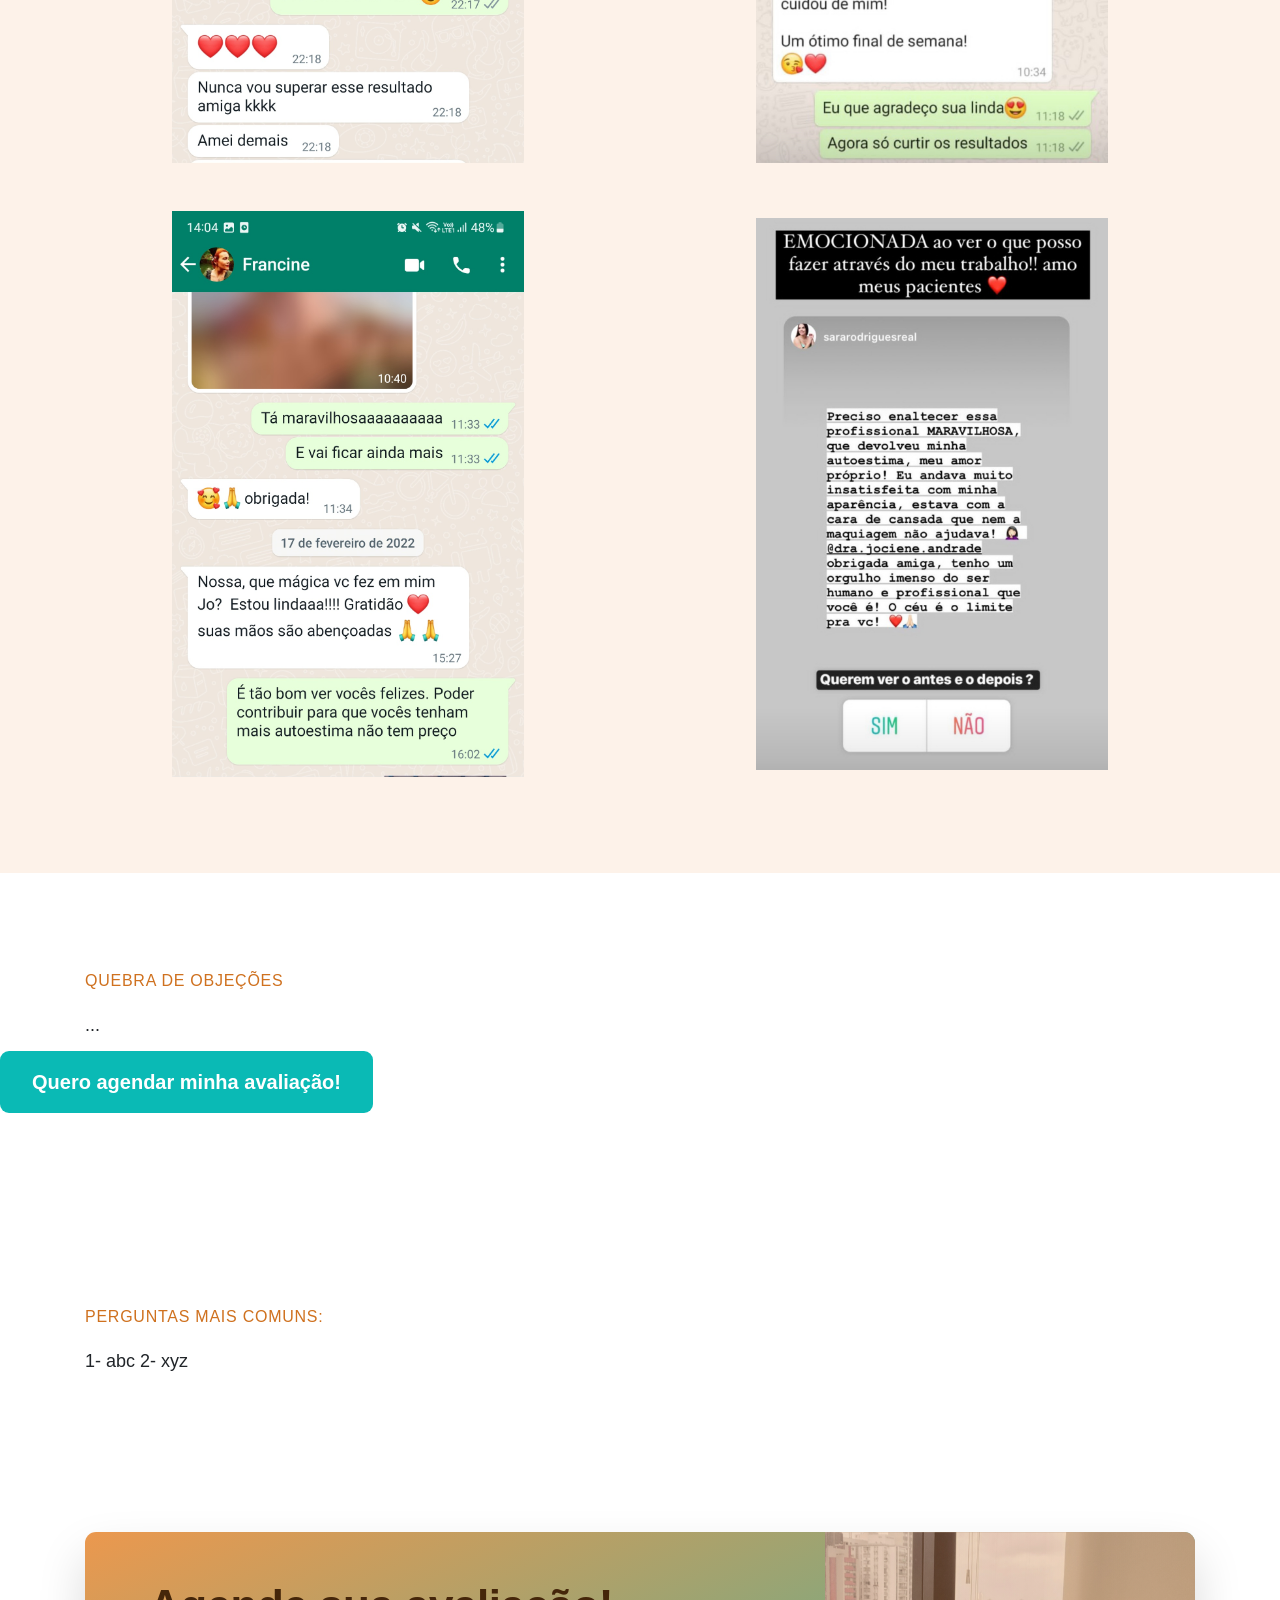
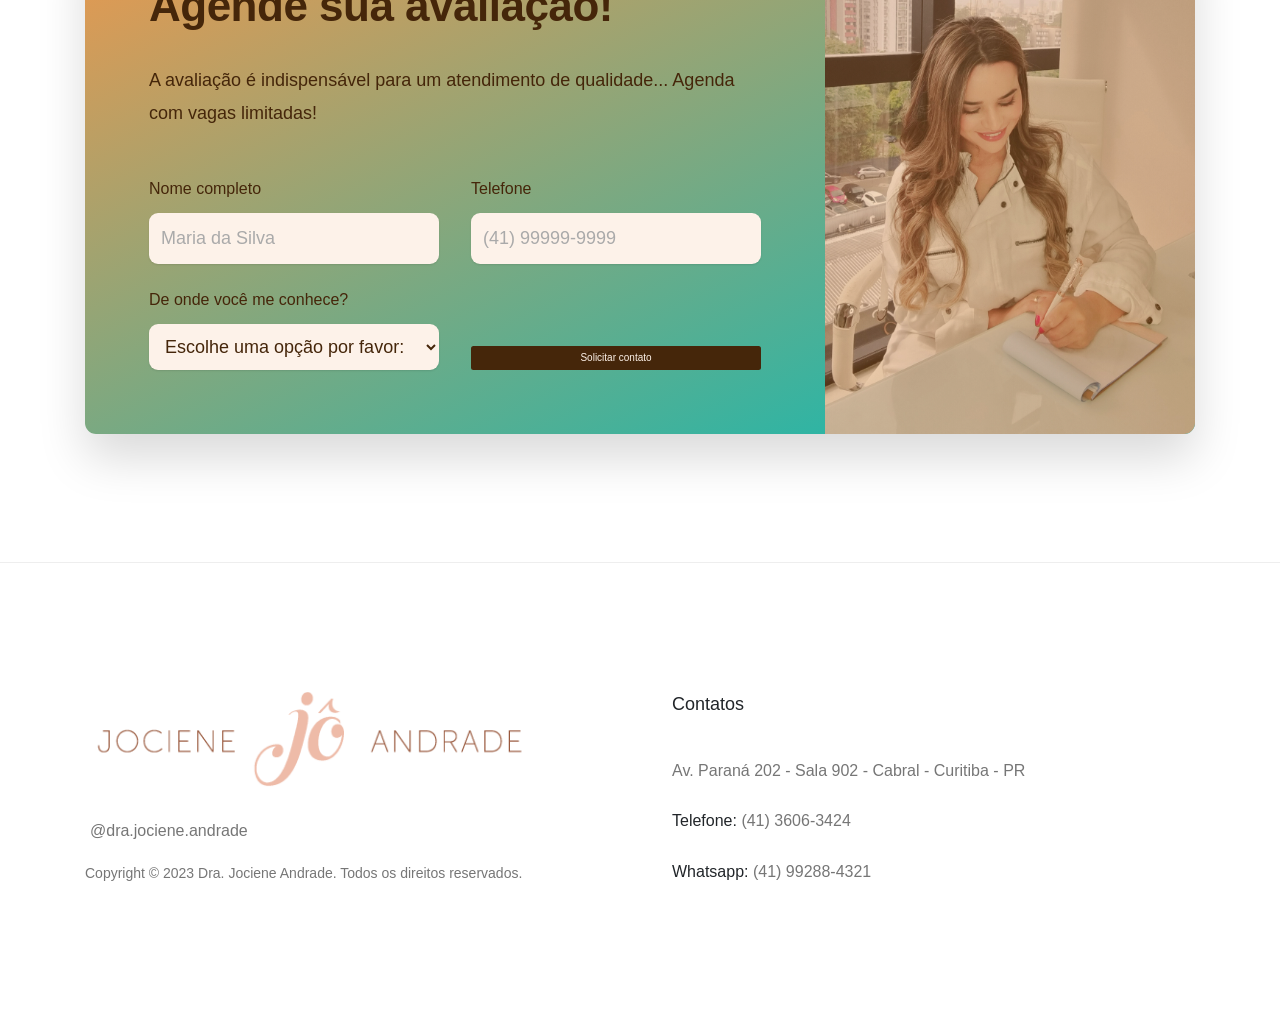
==== commit b1fdde91: "Ajustes" ====
--- a/index.html
+++ b/index.html
@@ -128,11 +128,16 @@
         <div class="container grid grid--2-cols grid--start-v">
         
         <div class="step-img-box">
-          <img
-            src="img/dra-jo.jpg"
-            class="step-img-big"
-            alt="Foto da Dra. Jociene Andrade"
-          />
+          <picture>
+            <source srcset="img/fotos/dra-jo.webp" type="image/webp" />
+            <source srcset="img/fotos/dra-jo.jpg" type="image/jpg" />
+
+            <img
+              src="img/fotos/dra-jo.jpg"
+              class="hero-img"
+              alt="Foto da Dra. Jociene Andrade"
+            />
+          </picture>
         </div>
         <div class="step-text-box">
           <p class="step-description">
--- a/css/style.css
+++ b/css/style.css
@@ -237,11 +237,11 @@
 }
 
 .step-img-box::before {
-  width: 60%;
+  width: 85%;
   /* height: 60%; */
 
   /* 60% of parent's width */
-  padding-bottom: 60%;
+  padding-bottom: 85%;
 
   background-color: #fdf2e9;
   z-index: -2;
@@ -572,7 +572,7 @@
       rgba(235, 151, 78, 0.35),
       rgba(230, 125, 34, 0.35)
     ),
-    url("../img/dra-jociene-andrade.jpg");
+    url("../img/fotos/dra-jociene-andrade.jpg");
   background-size: cover;
   background-position: center;
 }
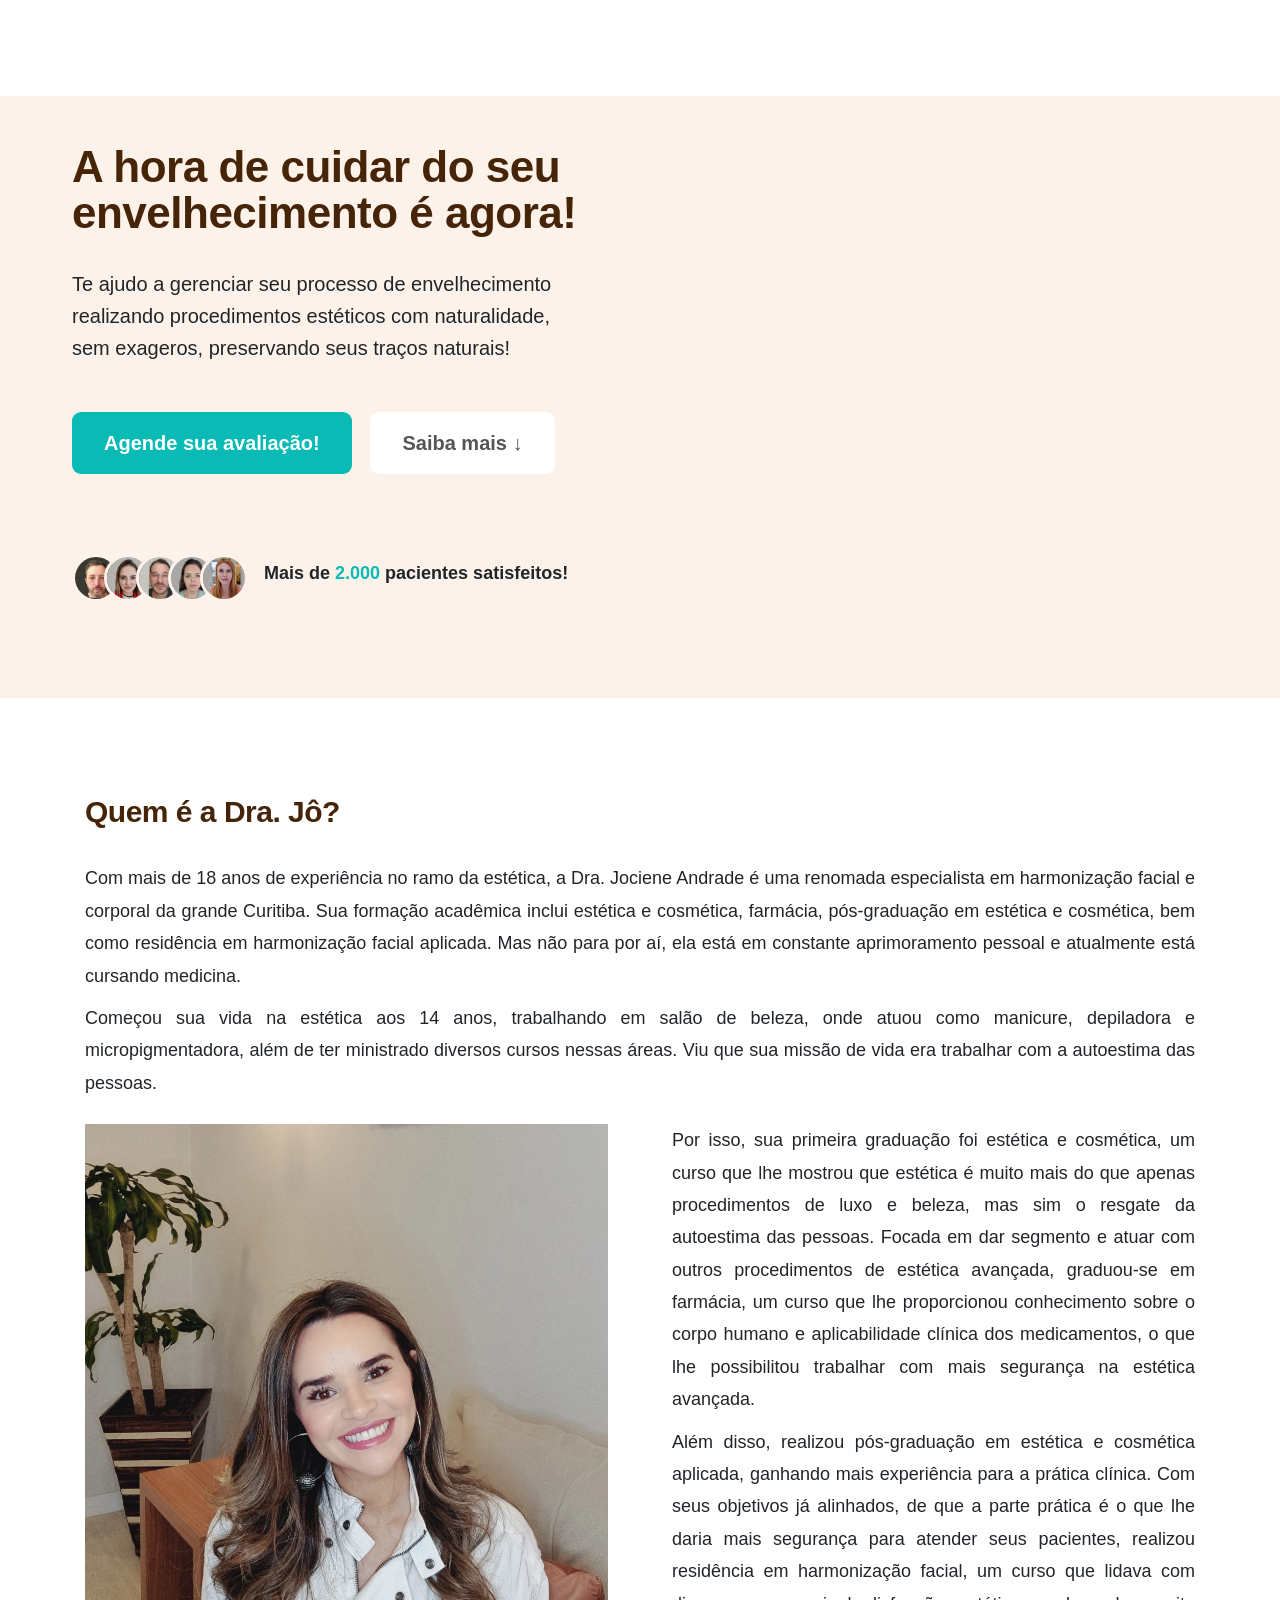
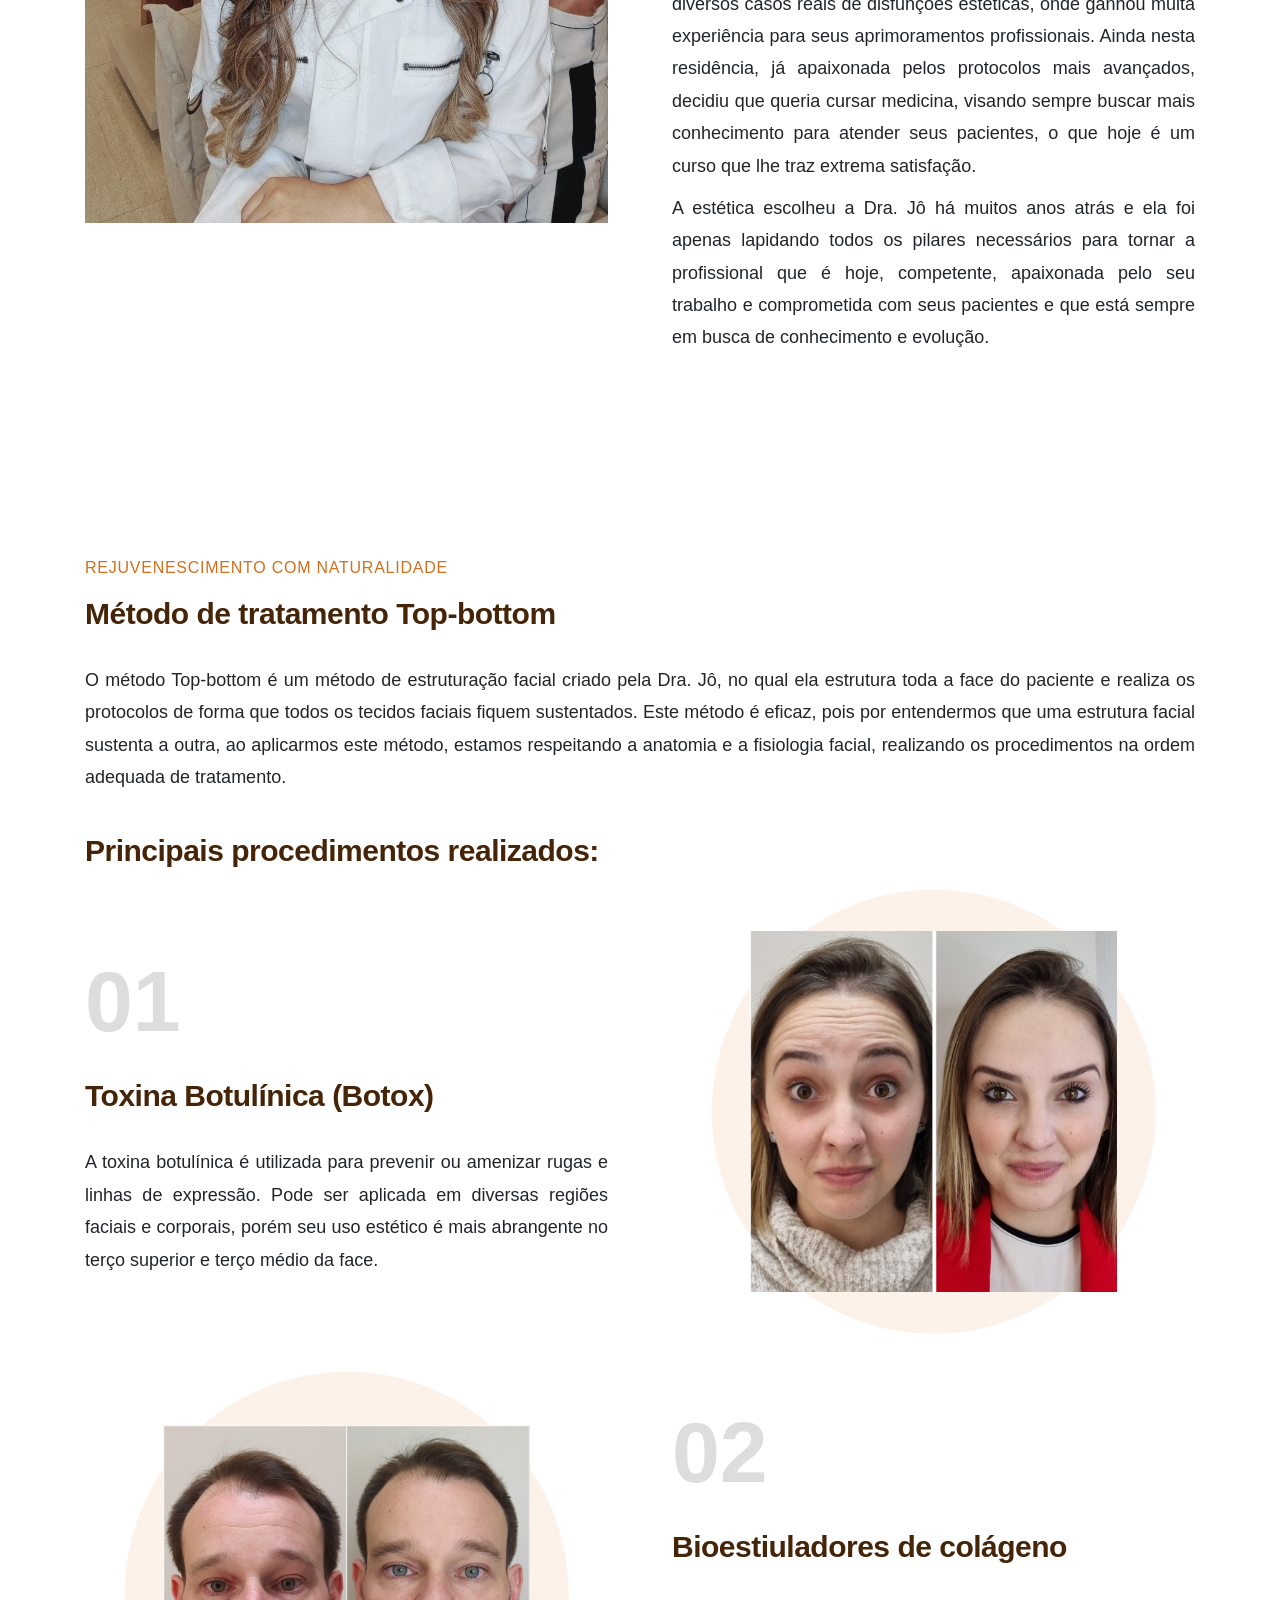
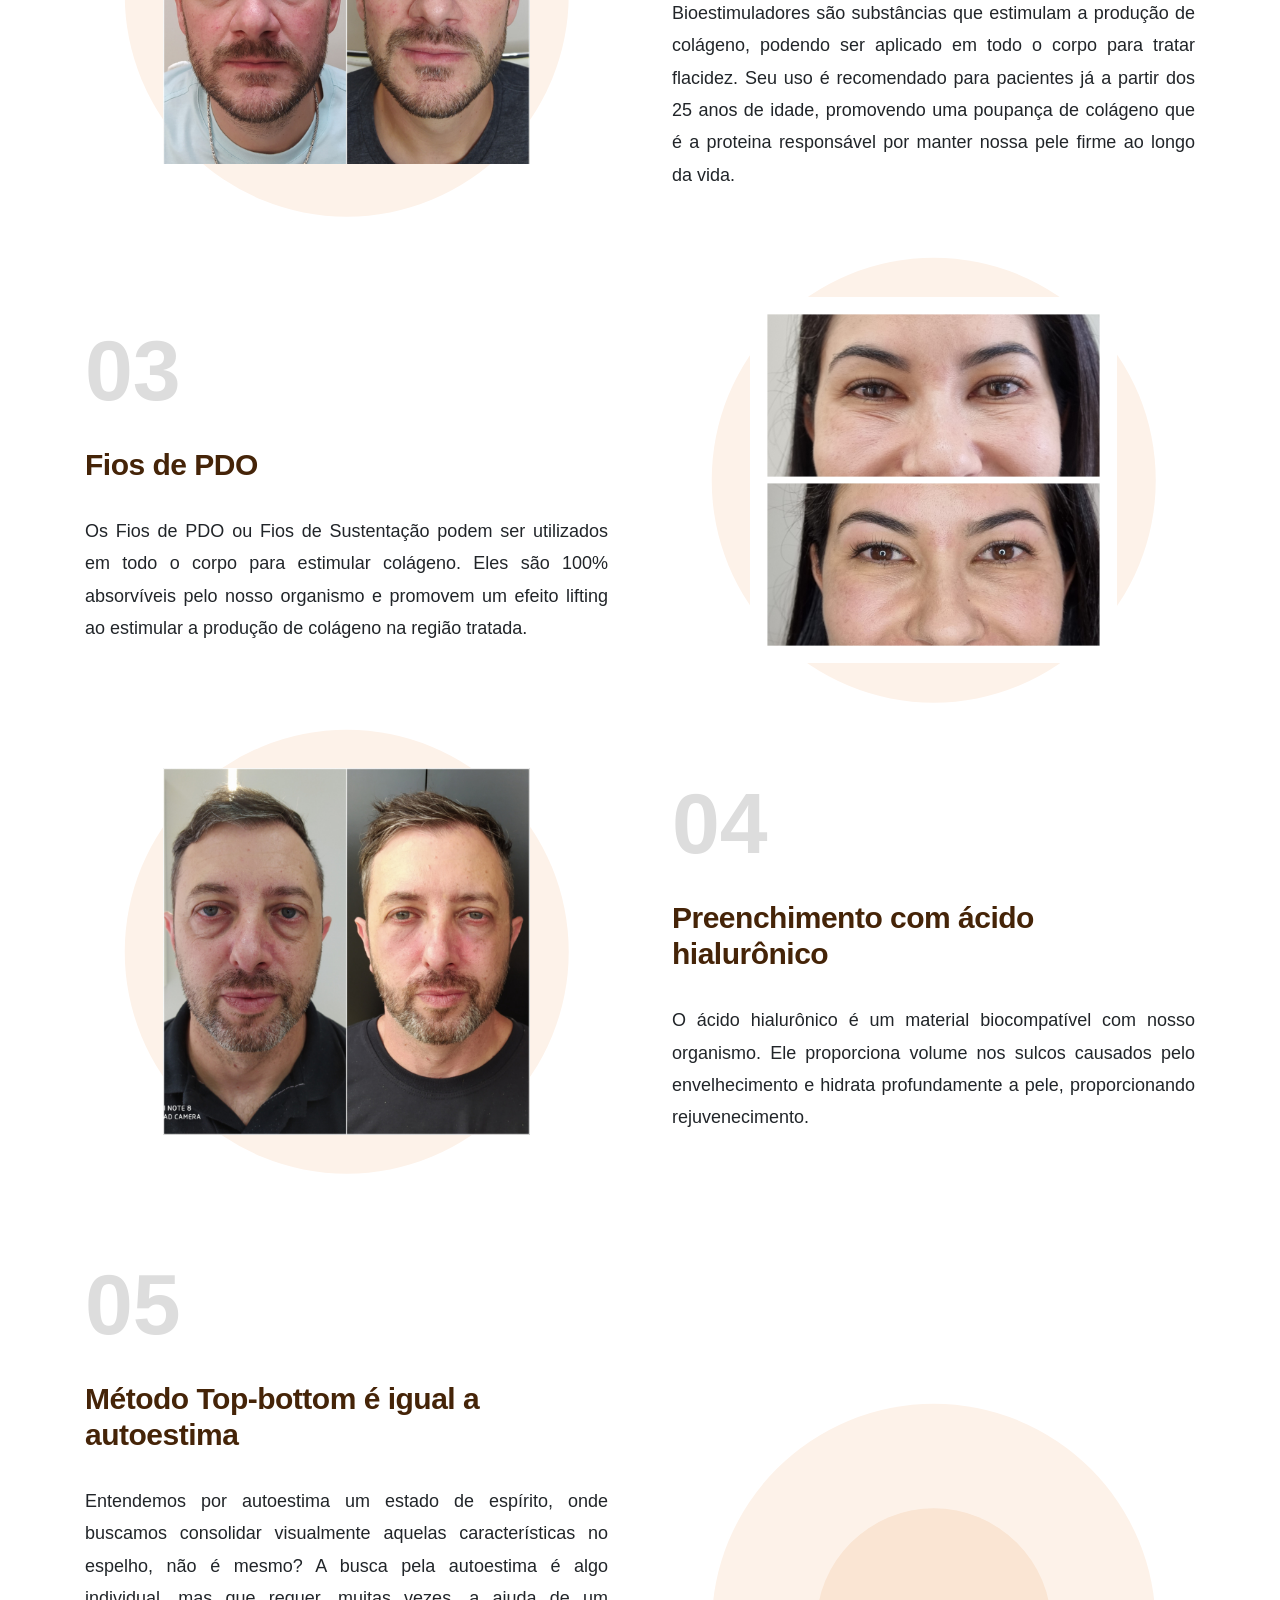
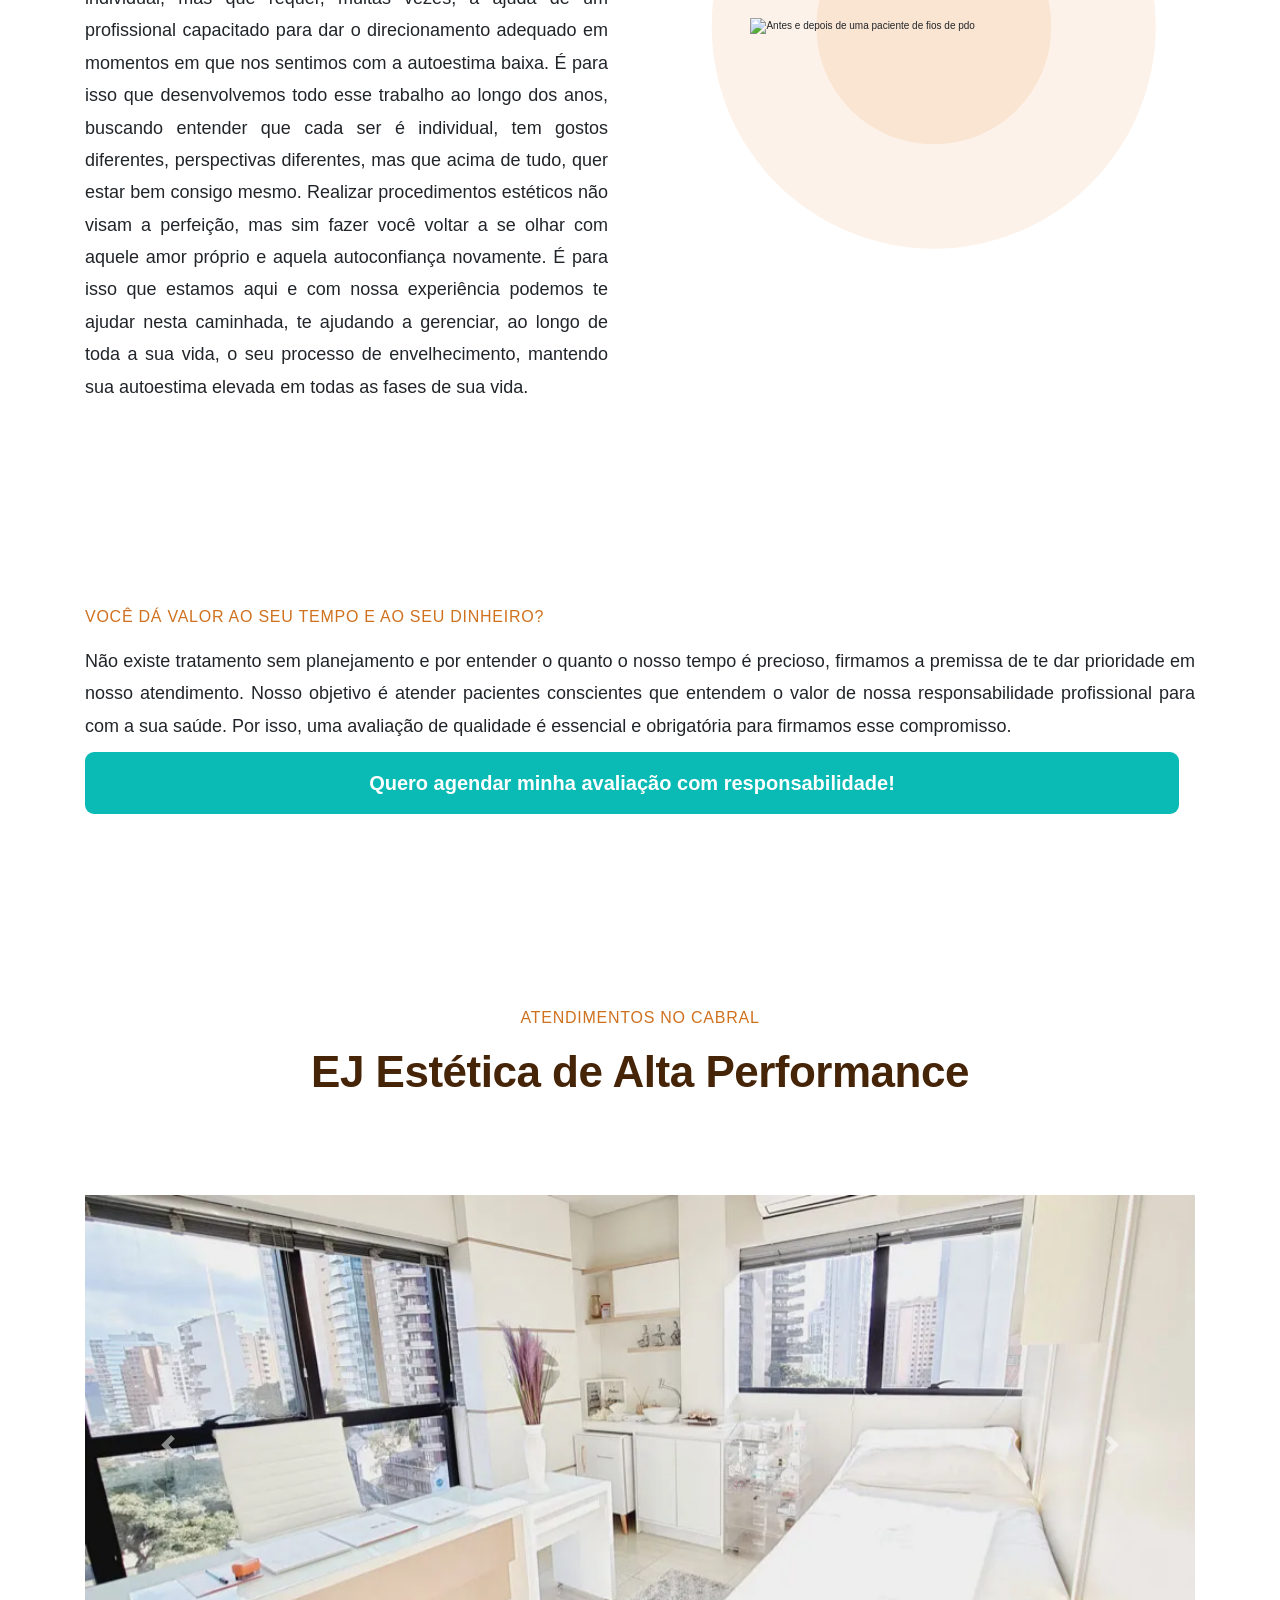
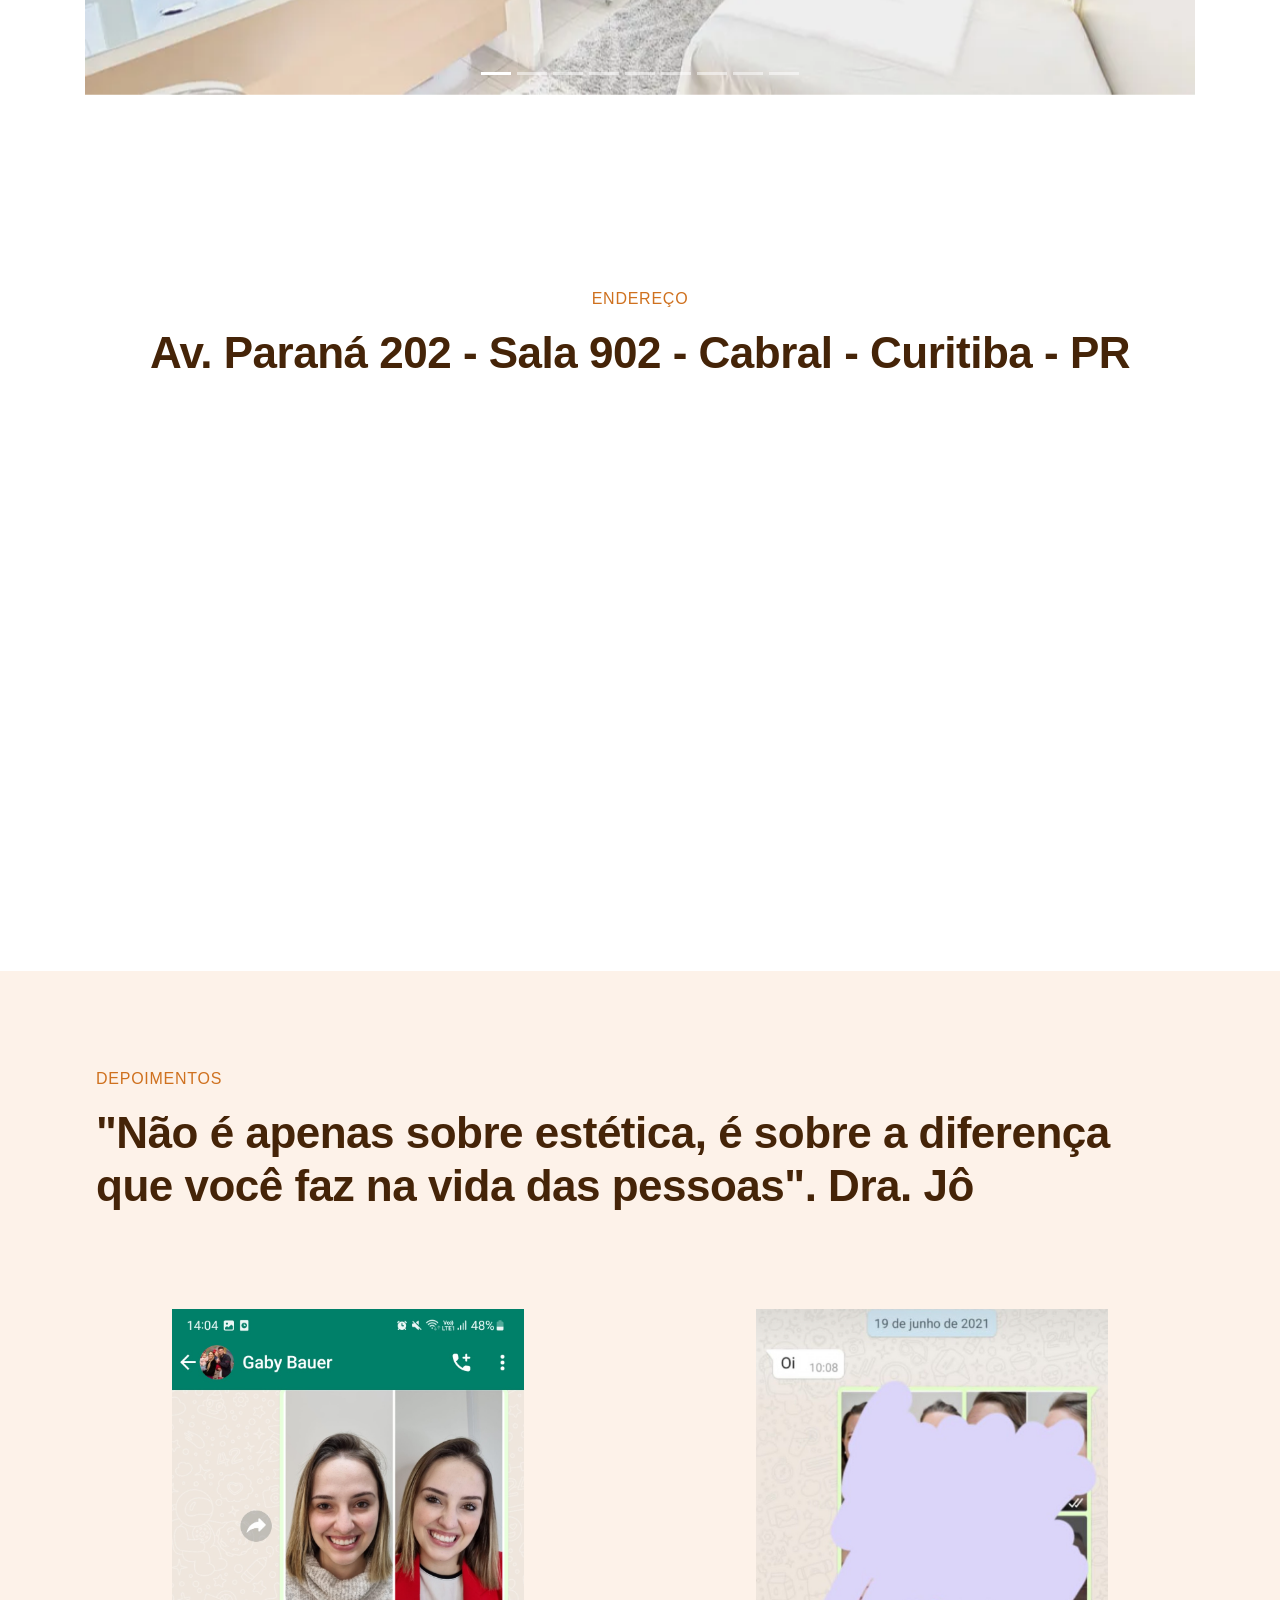
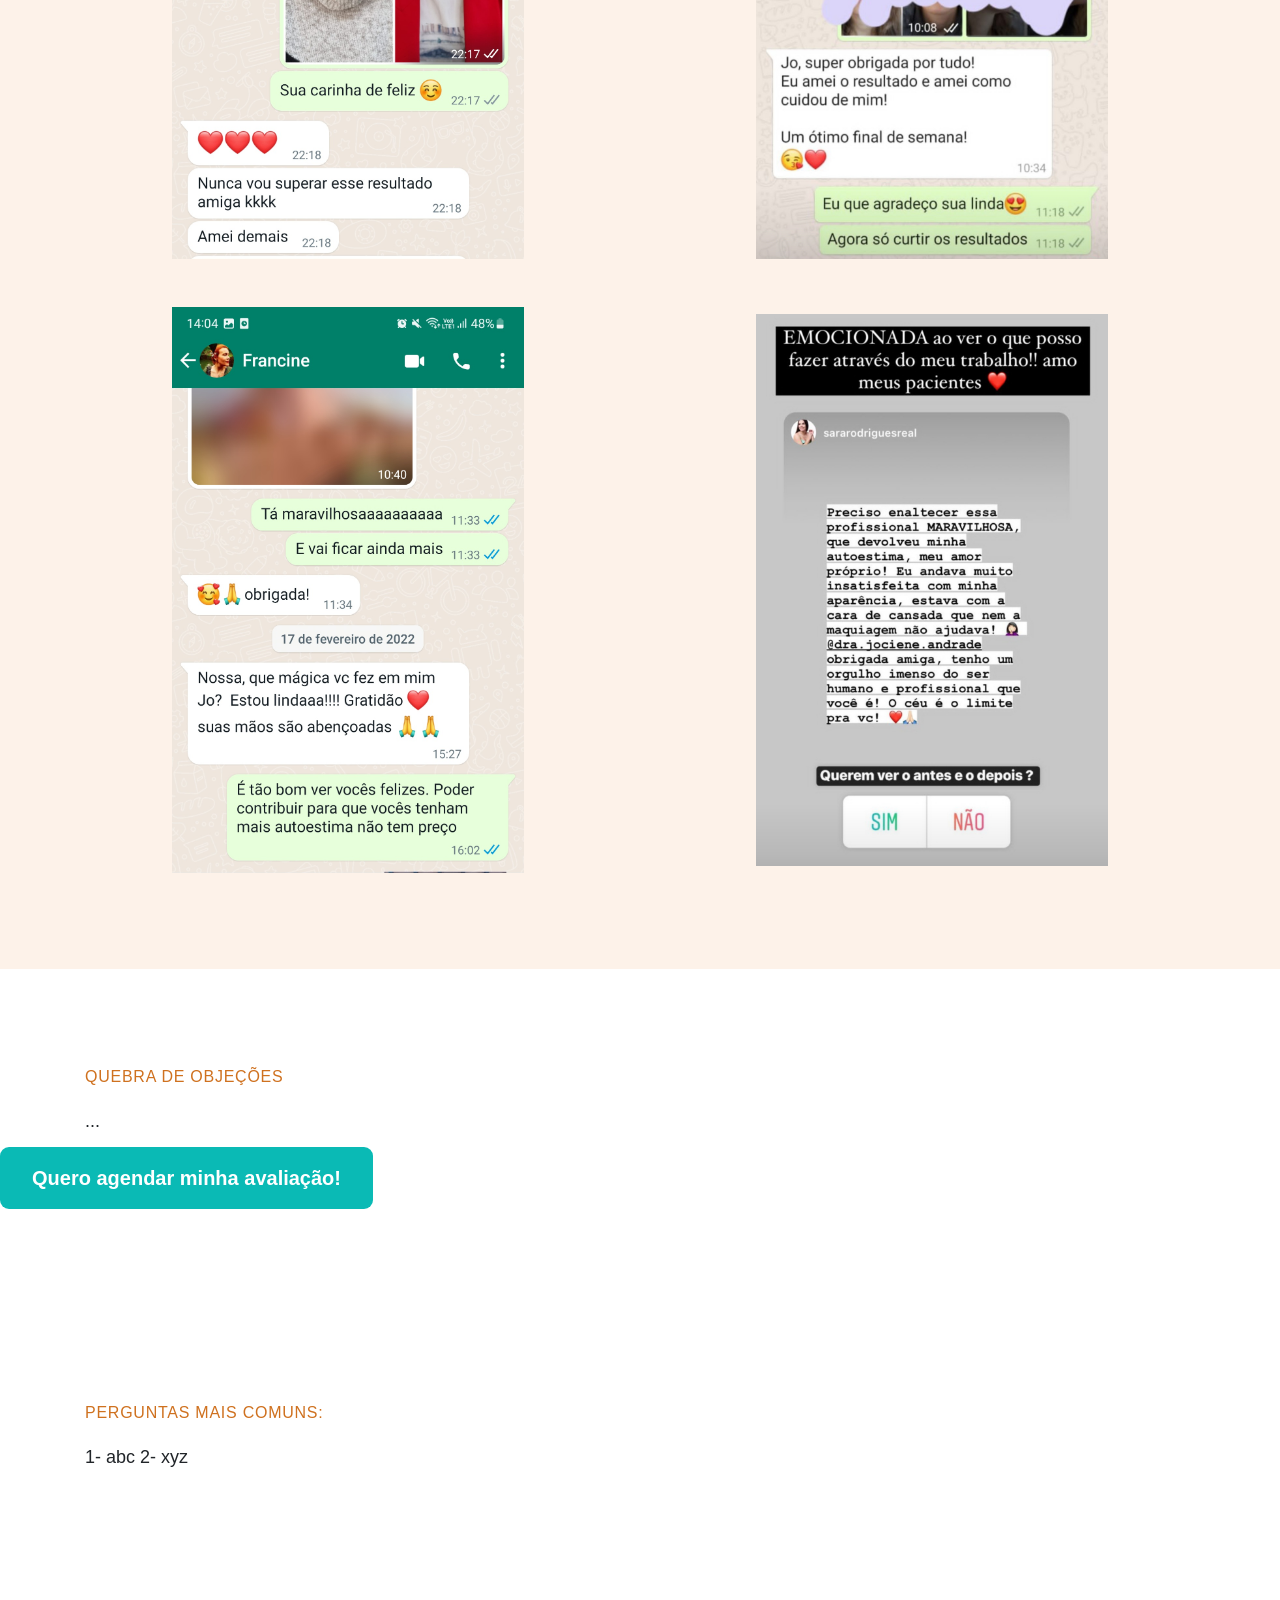
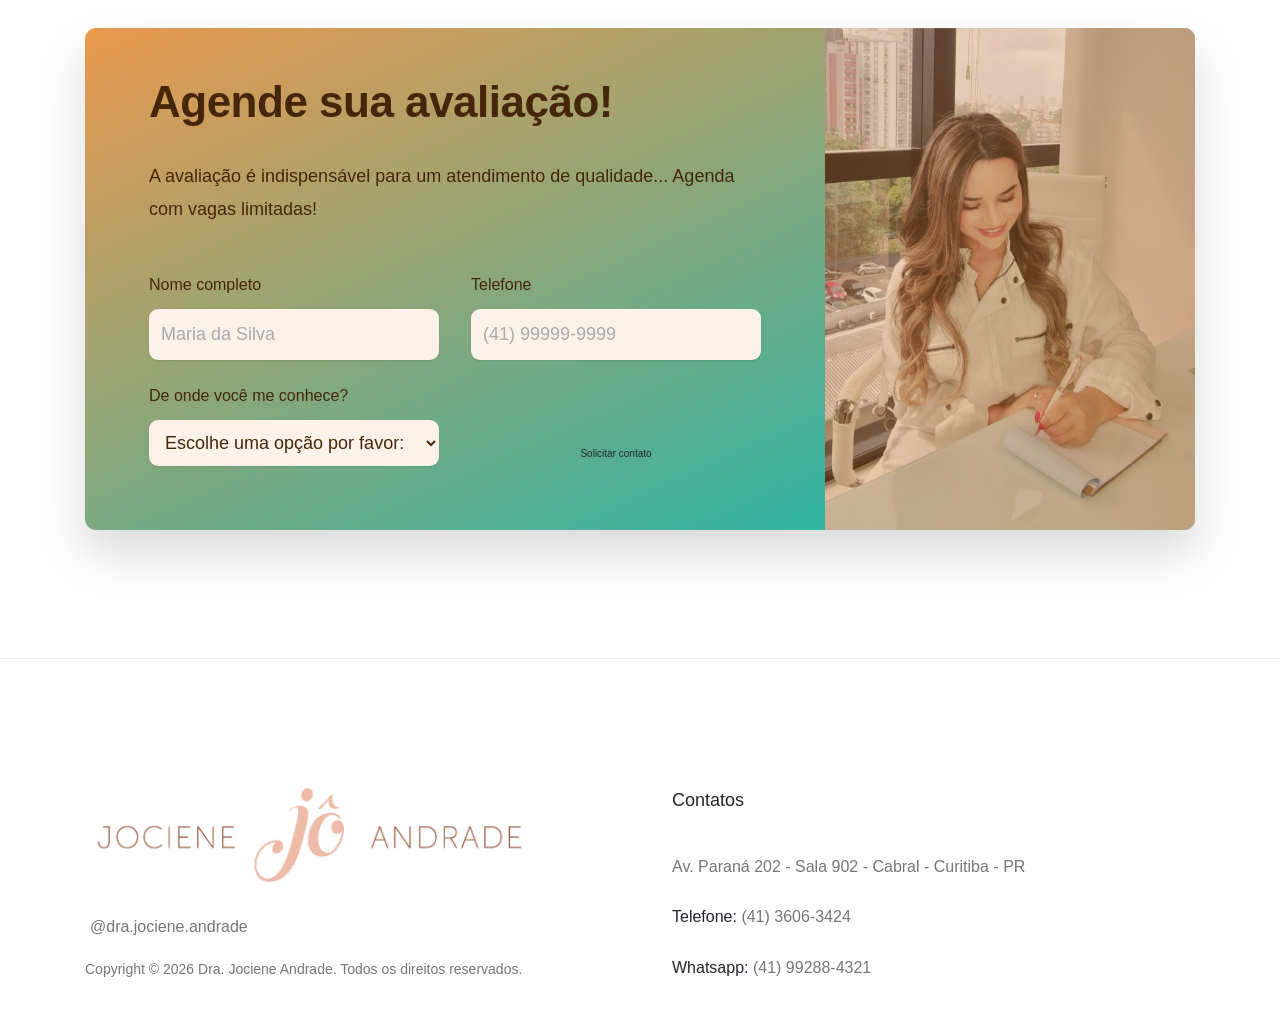
==== commit d8d1d777: "Otimizações" ====
--- a/index.html
+++ b/index.html
@@ -26,13 +26,14 @@
     <link rel="stylesheet" href="css/style.css" />
     <link rel="stylesheet" href="css/queries.css" />
 
-    <link rel="stylesheet" href="https://stackpath.bootstrapcdn.com/bootstrap/4.1.3/css/bootstrap.min.css" integrity="sha384-MCw98/SFnGE8fJT3GXwEOngsV7Zt27NXFoaoApmYm81iuXoPkFOJwJ8ERdknLPMO" crossorigin="anonymous">
+    <link rel="stylesheet" href="https://cdn.jsdelivr.net/npm/bootstrap@4.6.2/dist/css/bootstrap.min.css" integrity="sha384-xOolHFLEh07PJGoPkLv1IbcEPTNtaed2xpHsD9ESMhqIYd0nLMwNLD69Npy4HI+N" crossorigin="anonymous">
+    <!-- <script src="https://cdn.jsdelivr.net/npm/bootstrap@4.6.2/dist/js/bootstrap.bundle.min.js" integrity="sha384-Fy6S3B9q64WdZWQUiU+q4/2Lc9npb8tCaSX9FK7E8HnRr0Jz8D6OP9dO5Vg3Q9ct" crossorigin="anonymous"></script> -->
     
     <script src="https://polyfill.io/v3/polyfill.min.js?features=default"></script>
 
-    <script src="https://code.jquery.com/jquery-3.3.1.slim.min.js" integrity="sha384-q8i/X+965DzO0rT7abK41JStQIAqVgRVzpbzo5smXKp4YfRvH+8abtTE1Pi6jizo" crossorigin="anonymous"></script>
-    <script src="https://cdnjs.cloudflare.com/ajax/libs/popper.js/1.14.3/umd/popper.min.js" integrity="sha384-ZMP7rVo3mIykV+2+9J3UJ46jBk0WLaUAdn689aCwoqbBJiSnjAK/l8WvCWPIPm49" crossorigin="anonymous"></script>
-    <script src="https://stackpath.bootstrapcdn.com/bootstrap/4.1.3/js/bootstrap.min.js" integrity="sha384-ChfqqxuZUCnJSK3+MXmPNIyE6ZbWh2IMqE241rYiqJxyMiZ6OW/JmZQ5stwEULTy" crossorigin="anonymous"></script>
+    <script src="https://cdn.jsdelivr.net/npm/jquery@3.5.1/dist/jquery.slim.min.js" integrity="sha384-DfXdz2htPH0lsSSs5nCTpuj/zy4C+OGpamoFVy38MVBnE+IbbVYUew+OrCXaRkfj" crossorigin="anonymous"></script>
+    <script src="https://cdn.jsdelivr.net/npm/popper.js@1.16.1/dist/umd/popper.min.js" integrity="sha384-9/reFTGAW83EW2RDu2S0VKaIzap3H66lZH81PoYlFhbGU+6BZp6G7niu735Sk7lN" crossorigin="anonymous"></script>
+    <script src="https://cdn.jsdelivr.net/npm/bootstrap@4.6.2/dist/js/bootstrap.min.js" integrity="sha384-+sLIOodYLS7CIrQpBjl+C7nPvqq+FbNUBDunl/OZv93DB7Ln/533i8e/mZXLi/P+" crossorigin="anonymous"></script>
     
     <script
       src="https://maps.googleapis.com/maps/api/js?key=AIzaSyC5inYCD81UlLInnxsUzdXEWRa1IS6WKNM&callback=initMap&v=weekly"
--- a/css/queries.css
+++ b/css/queries.css
@@ -82,7 +82,7 @@
   }
 
   .hero-img {
-    width: 60%;
+    width: 100%;
   }
 
   .delivered-meals {
@@ -254,7 +254,7 @@
   }
 
   .hero-img {
-    width: 80%;
+    width: 100%;
   }
 
   .logos img {
